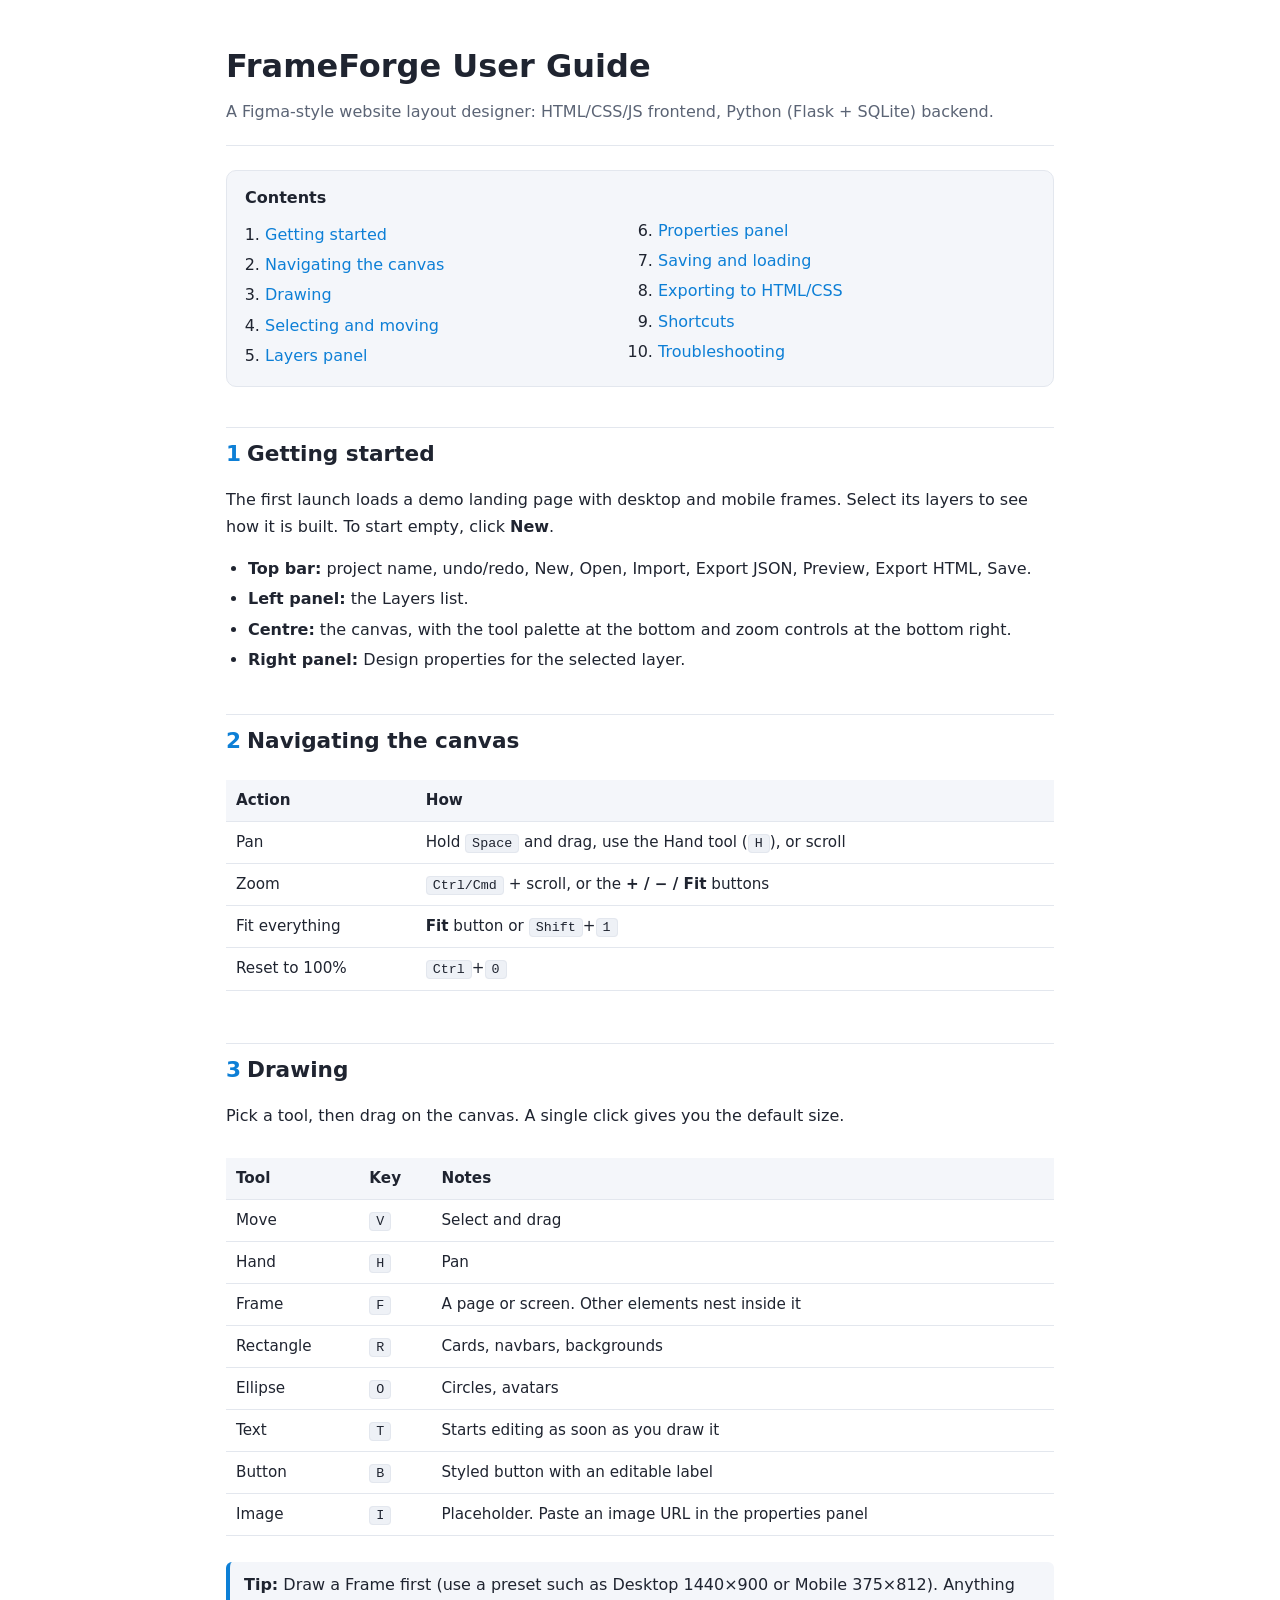
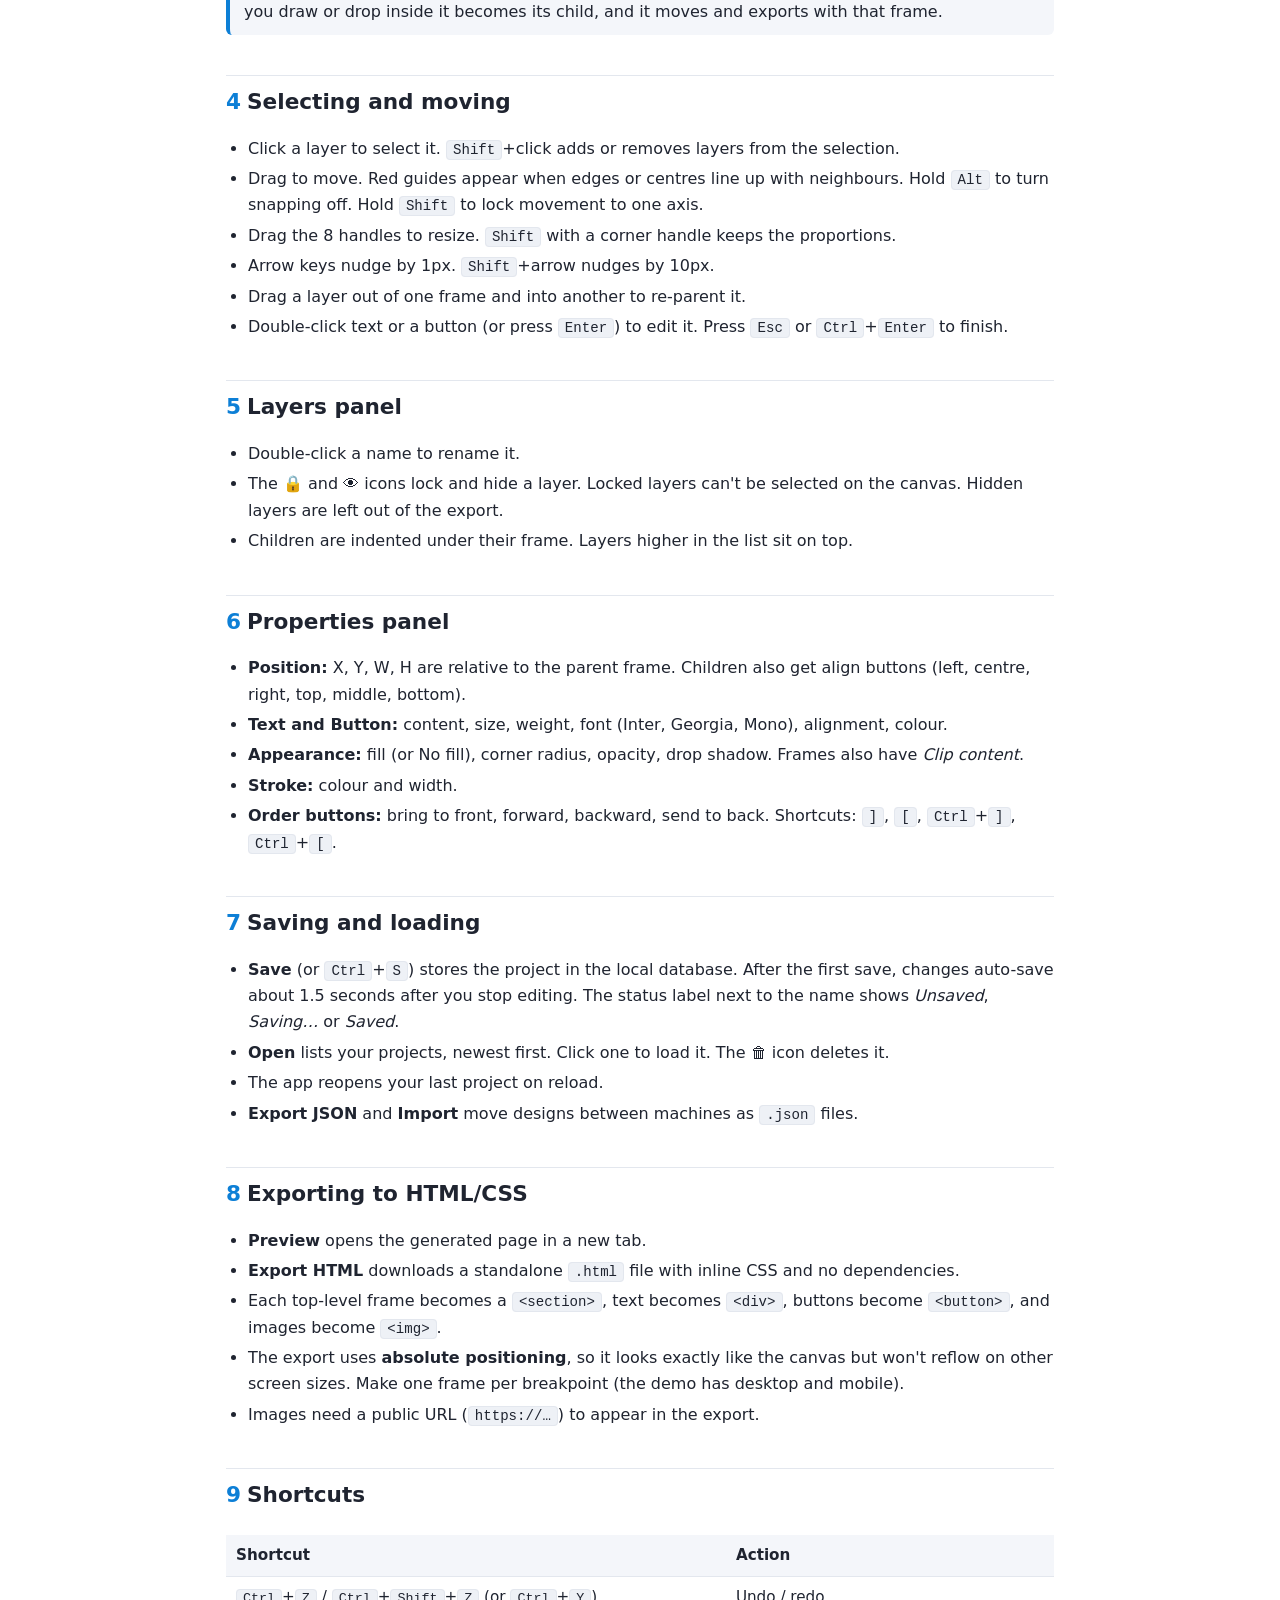
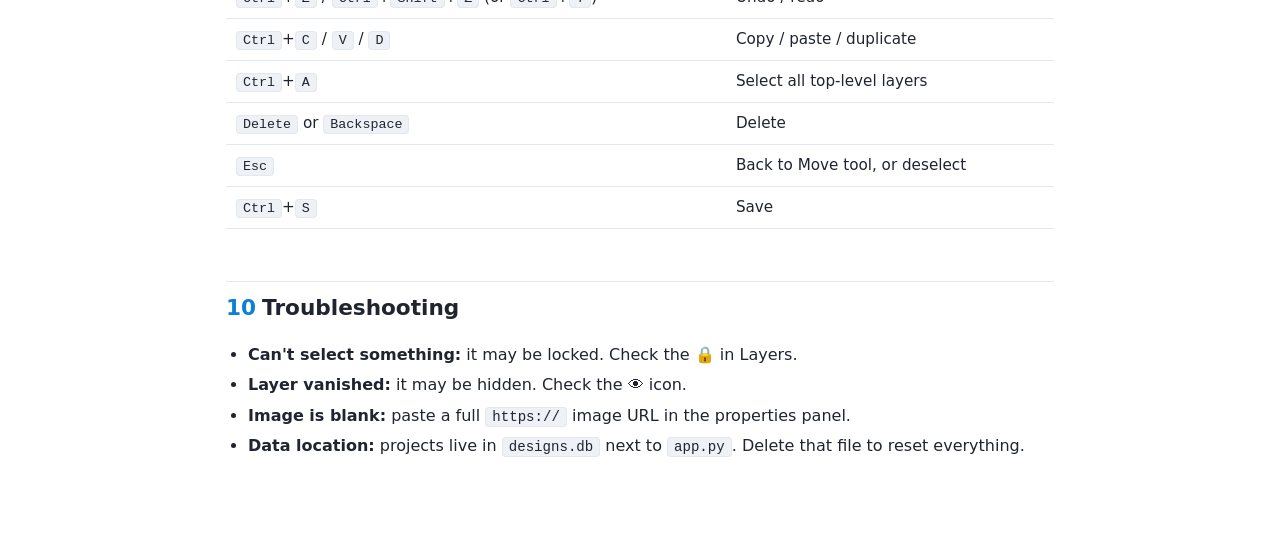
==== static/user_guide.html @ a44d334e "first commit" ====
<!DOCTYPE html>
<html lang="en">
<head>
<meta charset="utf-8">
<meta name="viewport" content="width=device-width, initial-scale=1">
<title>FrameForge User Guide</title>
<style>
  :root { --bg:#ffffff; --text:#1f2430; --muted:#5b6475; --accent:#0d7fd6; --line:#e3e7ee; --soft:#f4f6fa; --code:#eef1f6; }
  @media (prefers-color-scheme: dark) {
    :root { --bg:#17191f; --text:#e6e8ee; --muted:#9aa3b5; --accent:#4db3ff; --line:#2c303a; --soft:#1f222a; --code:#262a34; }
  }
  * { box-sizing: border-box; }
  body { margin:0; background:var(--bg); color:var(--text); font:16px/1.65 system-ui,-apple-system,'Segoe UI',Inter,sans-serif; }
  .wrap { max-width:860px; margin:0 auto; padding:40px 16px 80px; }
  header { border-bottom:1px solid var(--line); padding-bottom:20px; margin-bottom:24px; }
  h1 { margin:0 0 6px; font-size:2rem; }
  header p { margin:0; color:var(--muted); }
  nav { background:var(--soft); border:1px solid var(--line); border-radius:10px; padding:14px 18px; margin-bottom:32px; }
  nav strong { display:block; margin-bottom:6px; }
  nav ol { margin:0; padding-left:20px; columns:2; }
  nav a { color:var(--accent); text-decoration:none; }
  nav a:hover { text-decoration:underline; }
  h2 { margin:40px 0 10px; font-size:1.35rem; padding-top:8px; border-top:1px solid var(--line); }
  h2 .n { color:var(--accent); margin-right:6px; }
  ul { padding-left:22px; } li { margin:4px 0; }
  table { width:100%; border-collapse:collapse; margin:12px 0; font-size:.95rem; }
  th, td { text-align:left; padding:8px 10px; border-bottom:1px solid var(--line); vertical-align:top; }
  th { background:var(--soft); font-weight:600; }
  kbd, code { background:var(--code); border:1px solid var(--line); border-radius:4px; padding:1px 6px; font:.88em ui-monospace,Menlo,Consolas,monospace; }
  pre { background:var(--code); border:1px solid var(--line); border-radius:8px; padding:12px 14px; overflow-x:auto; }
  pre code { border:none; padding:0; background:none; }
  .tip { background:var(--soft); border-left:4px solid var(--accent); border-radius:6px; padding:10px 14px; margin:14px 0; }
  .tblwrap { overflow-x:auto; }
  @media (max-width:600px) { nav ol { columns:1; } h1 { font-size:1.6rem; } }
  @media print { nav { display:none; } .wrap { padding:0; } }
</style>
</head>
<body>
<div class="wrap">
<header>
  <h1>FrameForge User Guide</h1>
  <p>A Figma-style website layout designer: HTML/CSS/JS frontend, Python (Flask + SQLite) backend.</p>
</header>

<nav>
  <strong>Contents</strong>
  <ol>
    <li><a href="#start">Getting started</a></li>
    <li><a href="#canvas">Navigating the canvas</a></li>
    <li><a href="#draw">Drawing</a></li>
    <li><a href="#select">Selecting and moving</a></li>
    <li><a href="#layers">Layers panel</a></li>
    <li><a href="#props">Properties panel</a></li>
    <li><a href="#save">Saving and loading</a></li>
    <li><a href="#export">Exporting to HTML/CSS</a></li>
    <li><a href="#keys">Shortcuts</a></li>
    <li><a href="#trouble">Troubleshooting</a></li>
  </ol>
</nav>

<h2 id="start"><span class="n">1</span>Getting started</h2>
<p>The first launch loads a demo landing page with desktop and mobile frames. Select its layers to see how it is built. To start empty, click <strong>New</strong>.</p>
<ul>
  <li><strong>Top bar:</strong> project name, undo/redo, New, Open, Import, Export JSON, Preview, Export HTML, Save.</li>
  <li><strong>Left panel:</strong> the Layers list.</li>
  <li><strong>Centre:</strong> the canvas, with the tool palette at the bottom and zoom controls at the bottom right.</li>
  <li><strong>Right panel:</strong> Design properties for the selected layer.</li>
</ul>

<h2 id="canvas"><span class="n">2</span>Navigating the canvas</h2>
<div class="tblwrap"><table>
  <tr><th>Action</th><th>How</th></tr>
  <tr><td>Pan</td><td>Hold <kbd>Space</kbd> and drag, use the Hand tool (<kbd>H</kbd>), or scroll</td></tr>
  <tr><td>Zoom</td><td><kbd>Ctrl/Cmd</kbd> + scroll, or the <strong>+ / − / Fit</strong> buttons</td></tr>
  <tr><td>Fit everything</td><td><strong>Fit</strong> button or <kbd>Shift</kbd>+<kbd>1</kbd></td></tr>
  <tr><td>Reset to 100%</td><td><kbd>Ctrl</kbd>+<kbd>0</kbd></td></tr>
</table></div>

<h2 id="draw"><span class="n">3</span>Drawing</h2>
<p>Pick a tool, then drag on the canvas. A single click gives you the default size.</p>
<div class="tblwrap"><table>
  <tr><th>Tool</th><th>Key</th><th>Notes</th></tr>
  <tr><td>Move</td><td><kbd>V</kbd></td><td>Select and drag</td></tr>
  <tr><td>Hand</td><td><kbd>H</kbd></td><td>Pan</td></tr>
  <tr><td>Frame</td><td><kbd>F</kbd></td><td>A page or screen. Other elements nest inside it</td></tr>
  <tr><td>Rectangle</td><td><kbd>R</kbd></td><td>Cards, navbars, backgrounds</td></tr>
  <tr><td>Ellipse</td><td><kbd>O</kbd></td><td>Circles, avatars</td></tr>
  <tr><td>Text</td><td><kbd>T</kbd></td><td>Starts editing as soon as you draw it</td></tr>
  <tr><td>Button</td><td><kbd>B</kbd></td><td>Styled button with an editable label</td></tr>
  <tr><td>Image</td><td><kbd>I</kbd></td><td>Placeholder. Paste an image URL in the properties panel</td></tr>
</table></div>
<div class="tip"><strong>Tip:</strong> Draw a Frame first (use a preset such as Desktop 1440×900 or Mobile 375×812). Anything you draw or drop inside it becomes its child, and it moves and exports with that frame.</div>

<h2 id="select"><span class="n">4</span>Selecting and moving</h2>
<ul>
  <li>Click a layer to select it. <kbd>Shift</kbd>+click adds or removes layers from the selection.</li>
  <li>Drag to move. Red guides appear when edges or centres line up with neighbours. Hold <kbd>Alt</kbd> to turn snapping off. Hold <kbd>Shift</kbd> to lock movement to one axis.</li>
  <li>Drag the 8 handles to resize. <kbd>Shift</kbd> with a corner handle keeps the proportions.</li>
  <li>Arrow keys nudge by 1px. <kbd>Shift</kbd>+arrow nudges by 10px.</li>
  <li>Drag a layer out of one frame and into another to re-parent it.</li>
  <li>Double-click text or a button (or press <kbd>Enter</kbd>) to edit it. Press <kbd>Esc</kbd> or <kbd>Ctrl</kbd>+<kbd>Enter</kbd> to finish.</li>
</ul>

<h2 id="layers"><span class="n">5</span>Layers panel</h2>
<ul>
  <li>Double-click a name to rename it.</li>
  <li>The 🔒 and 👁 icons lock and hide a layer. Locked layers can't be selected on the canvas. Hidden layers are left out of the export.</li>
  <li>Children are indented under their frame. Layers higher in the list sit on top.</li>
</ul>

<h2 id="props"><span class="n">6</span>Properties panel</h2>
<ul>
  <li><strong>Position:</strong> X, Y, W, H are relative to the parent frame. Children also get align buttons (left, centre, right, top, middle, bottom).</li>
  <li><strong>Text and Button:</strong> content, size, weight, font (Inter, Georgia, Mono), alignment, colour.</li>
  <li><strong>Appearance:</strong> fill (or No fill), corner radius, opacity, drop shadow. Frames also have <em>Clip content</em>.</li>
  <li><strong>Stroke:</strong> colour and width.</li>
  <li><strong>Order buttons:</strong> bring to front, forward, backward, send to back. Shortcuts: <kbd>]</kbd>, <kbd>[</kbd>, <kbd>Ctrl</kbd>+<kbd>]</kbd>, <kbd>Ctrl</kbd>+<kbd>[</kbd>.</li>
</ul>

<h2 id="save"><span class="n">7</span>Saving and loading</h2>
<ul>
  <li><strong>Save</strong> (or <kbd>Ctrl</kbd>+<kbd>S</kbd>) stores the project in the local database. After the first save, changes auto-save about 1.5 seconds after you stop editing. The status label next to the name shows <em>Unsaved</em>, <em>Saving…</em> or <em>Saved</em>.</li>
  <li><strong>Open</strong> lists your projects, newest first. Click one to load it. The 🗑 icon deletes it.</li>
  <li>The app reopens your last project on reload.</li>
  <li><strong>Export JSON</strong> and <strong>Import</strong> move designs between machines as <code>.json</code> files.</li>
</ul>

<h2 id="export"><span class="n">8</span>Exporting to HTML/CSS</h2>
<ul>
  <li><strong>Preview</strong> opens the generated page in a new tab.</li>
  <li><strong>Export HTML</strong> downloads a standalone <code>.html</code> file with inline CSS and no dependencies.</li>
  <li>Each top-level frame becomes a <code>&lt;section&gt;</code>, text becomes <code>&lt;div&gt;</code>, buttons become <code>&lt;button&gt;</code>, and images become <code>&lt;img&gt;</code>.</li>
  <li>The export uses <strong>absolute positioning</strong>, so it looks exactly like the canvas but won't reflow on other screen sizes. Make one frame per breakpoint (the demo has desktop and mobile).</li>
  <li>Images need a public URL (<code>https://…</code>) to appear in the export.</li>
</ul>

<h2 id="keys"><span class="n">9</span>Shortcuts</h2>
<div class="tblwrap"><table>
  <tr><th>Shortcut</th><th>Action</th></tr>
  <tr><td><kbd>Ctrl</kbd>+<kbd>Z</kbd> / <kbd>Ctrl</kbd>+<kbd>Shift</kbd>+<kbd>Z</kbd> (or <kbd>Ctrl</kbd>+<kbd>Y</kbd>)</td><td>Undo / redo</td></tr>
  <tr><td><kbd>Ctrl</kbd>+<kbd>C</kbd> / <kbd>V</kbd> / <kbd>D</kbd></td><td>Copy / paste / duplicate</td></tr>
  <tr><td><kbd>Ctrl</kbd>+<kbd>A</kbd></td><td>Select all top-level layers</td></tr>
  <tr><td><kbd>Delete</kbd> or <kbd>Backspace</kbd></td><td>Delete</td></tr>
  <tr><td><kbd>Esc</kbd></td><td>Back to Move tool, or deselect</td></tr>
  <tr><td><kbd>Ctrl</kbd>+<kbd>S</kbd></td><td>Save</td></tr>
</table></div>

<h2 id="trouble"><span class="n">10</span>Troubleshooting</h2>
<ul>
  <li><strong>Can't select something:</strong> it may be locked. Check the 🔒 in Layers.</li>
  <li><strong>Layer vanished:</strong> it may be hidden. Check the 👁 icon.</li>
  <li><strong>Image is blank:</strong> paste a full <code>https://</code> image URL in the properties panel.</li>
  <li><strong>Data location:</strong> projects live in <code>designs.db</code> next to <code>app.py</code>. Delete that file to reset everything.</li>
</ul>
</div>
</body>
</html>
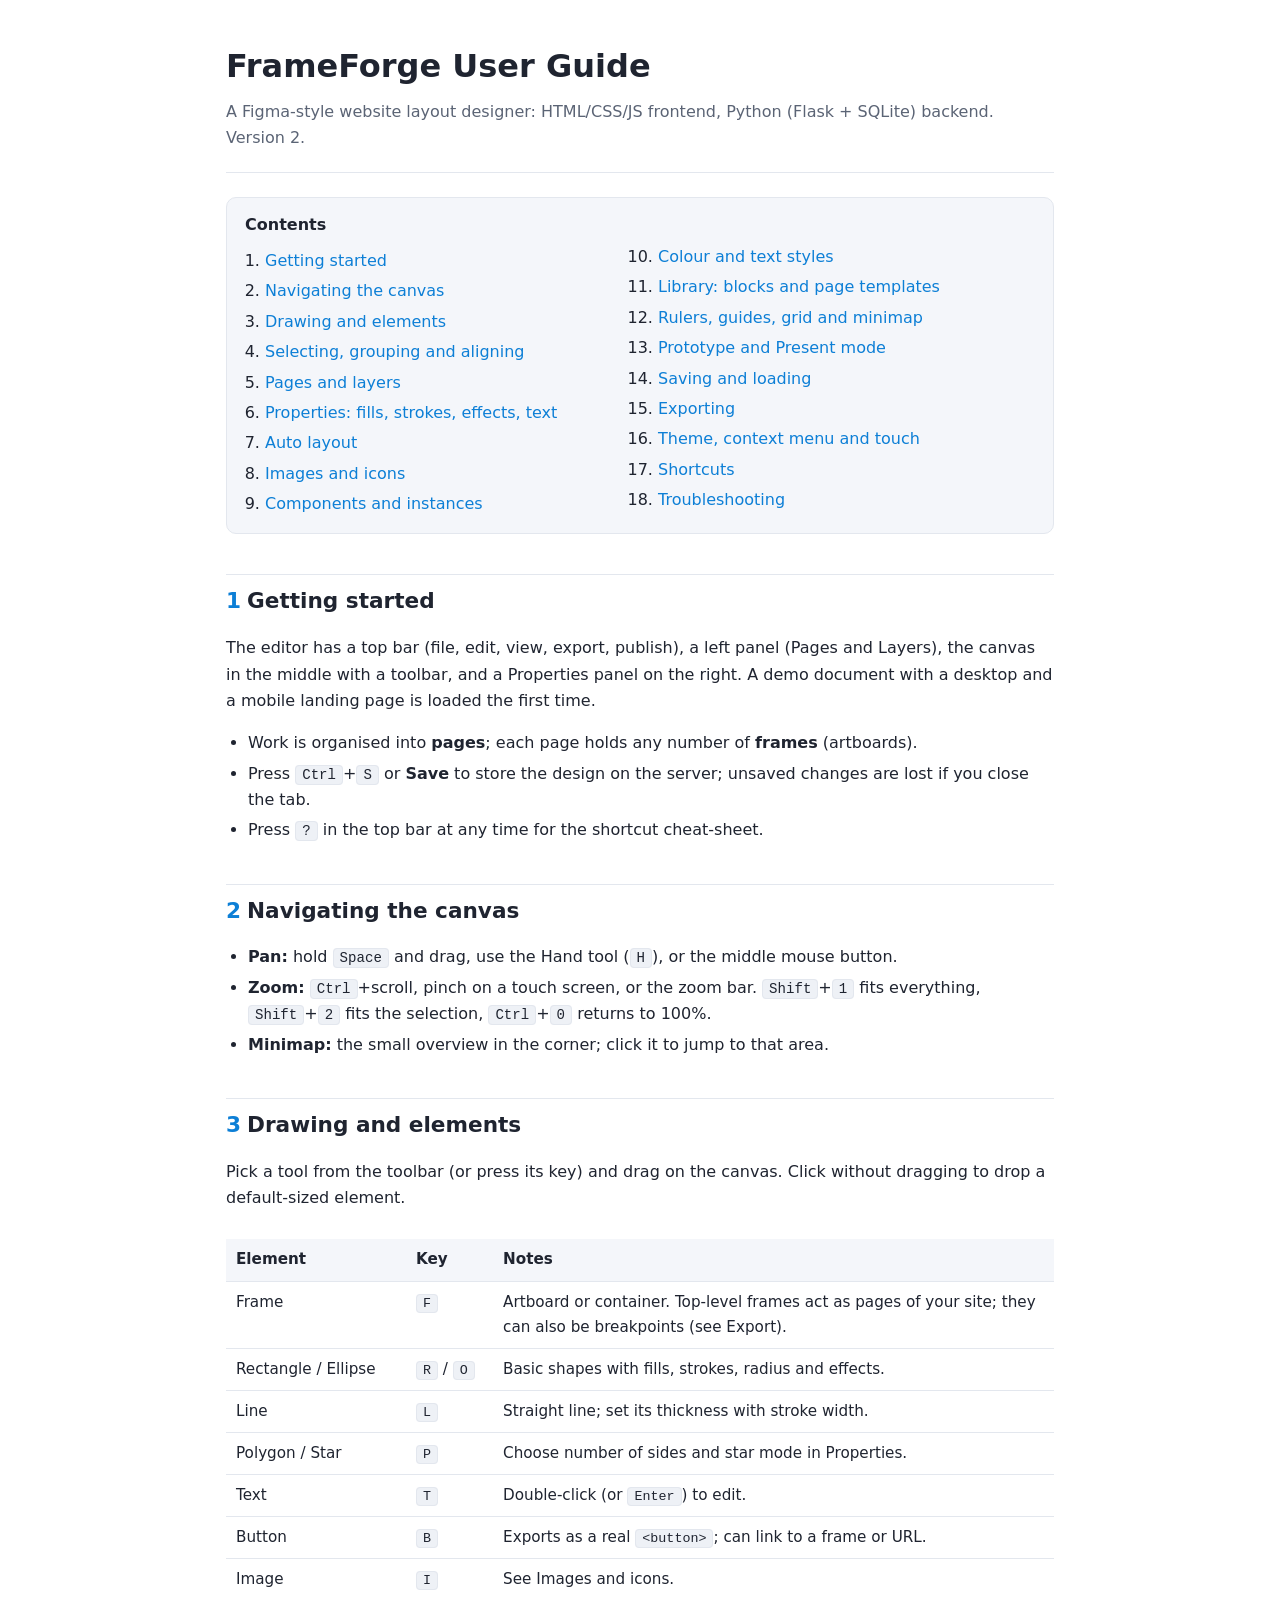
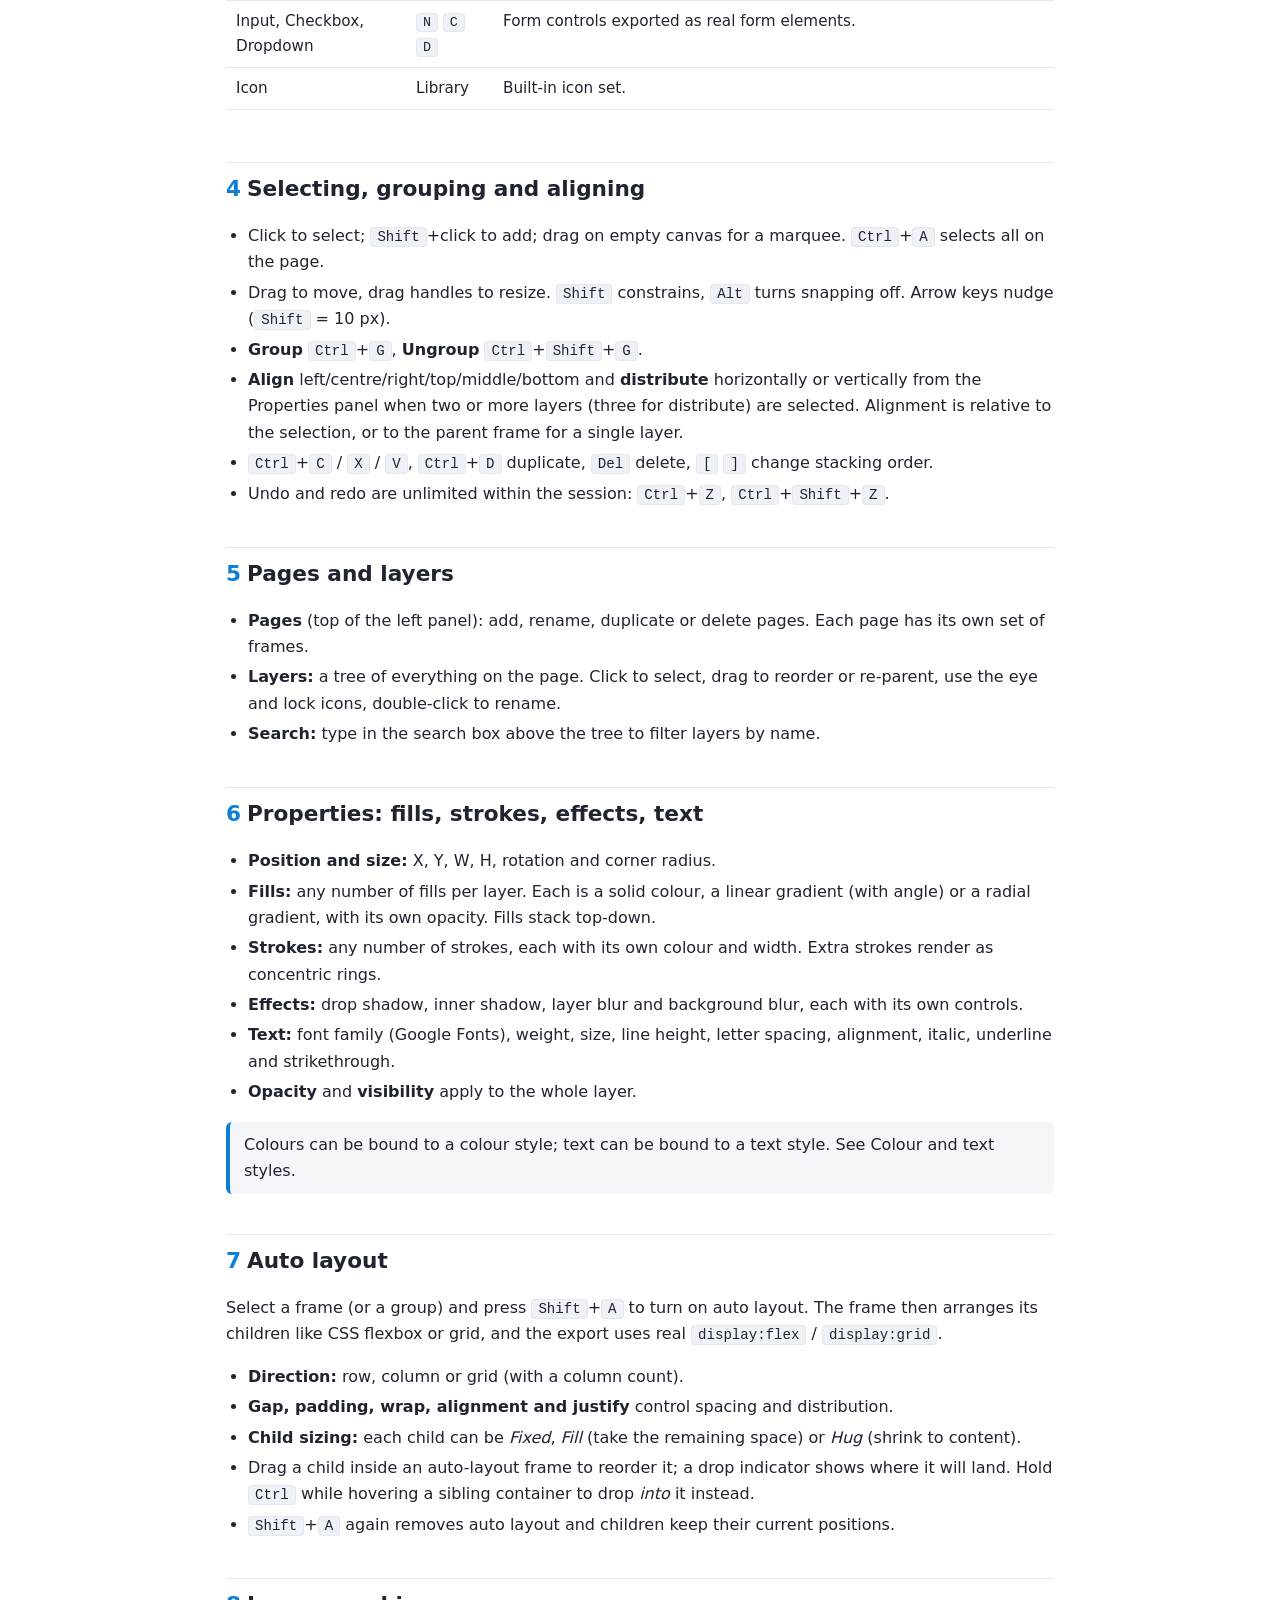
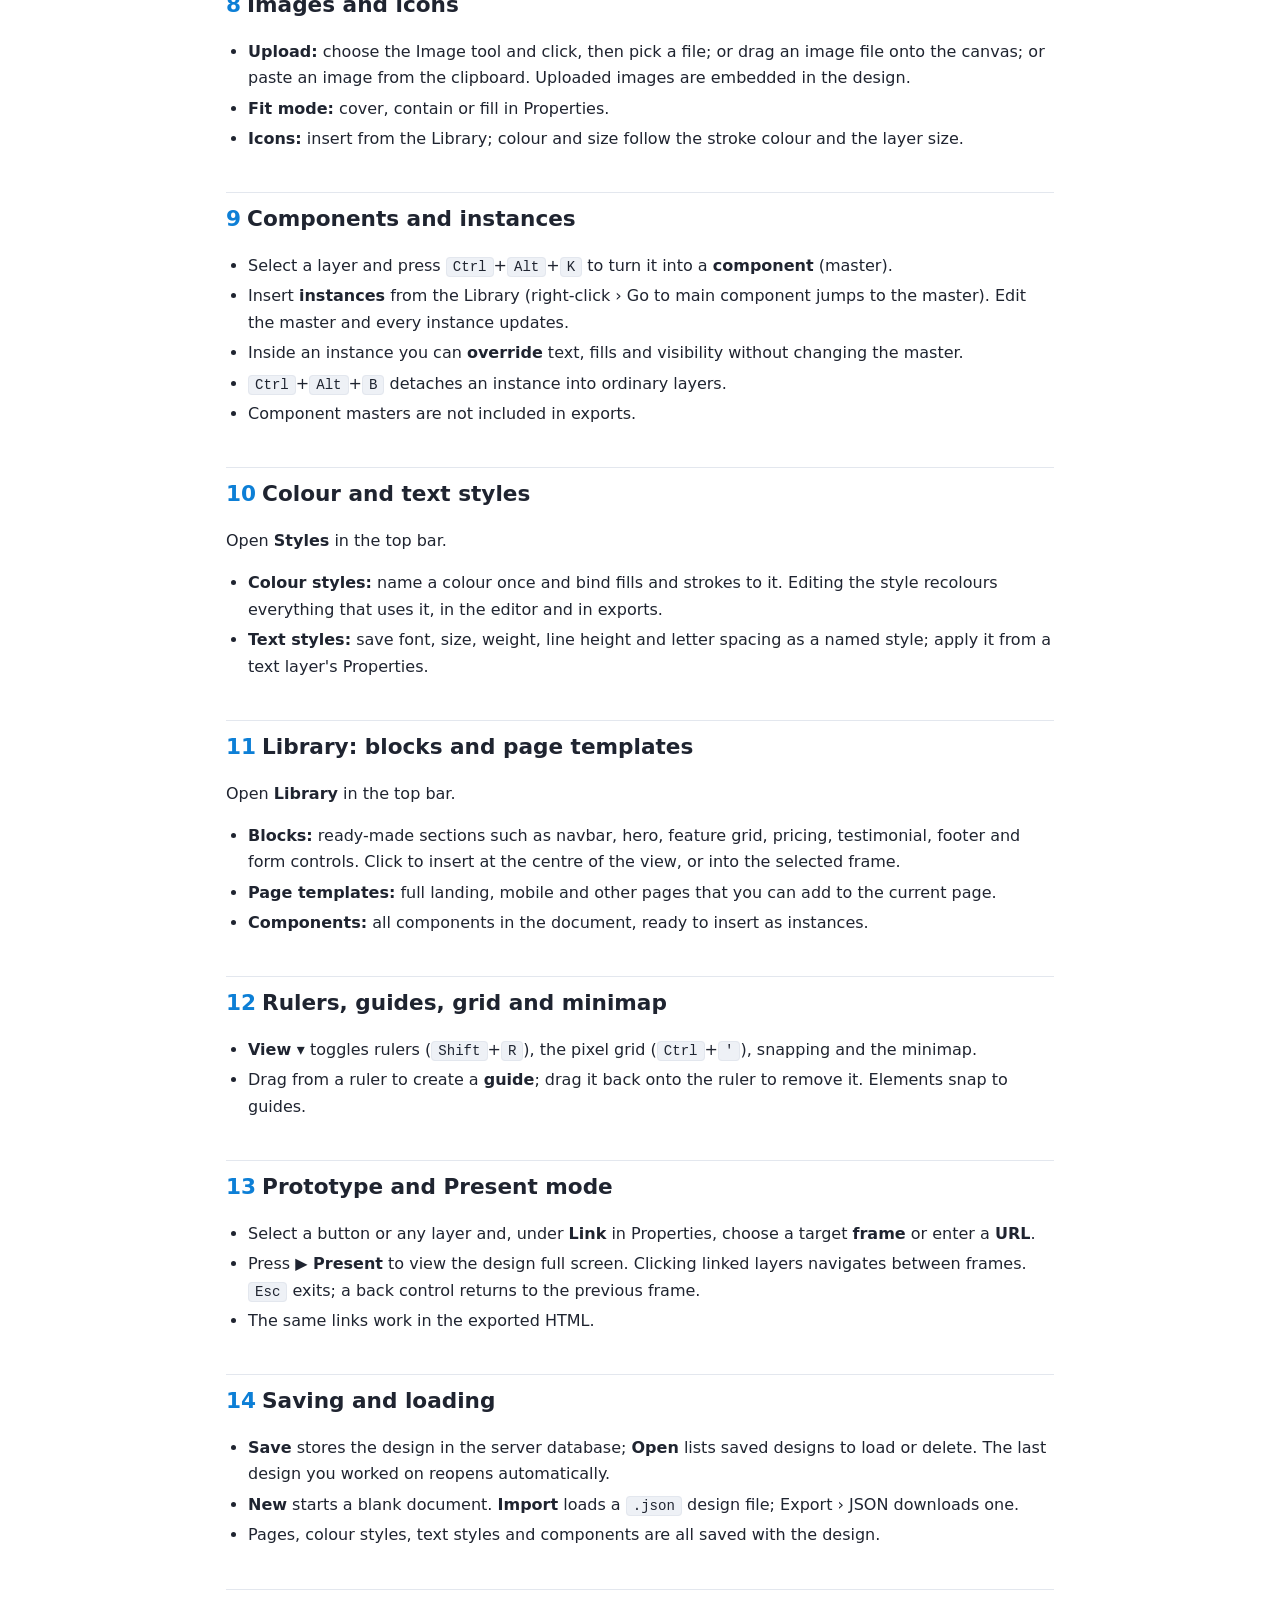
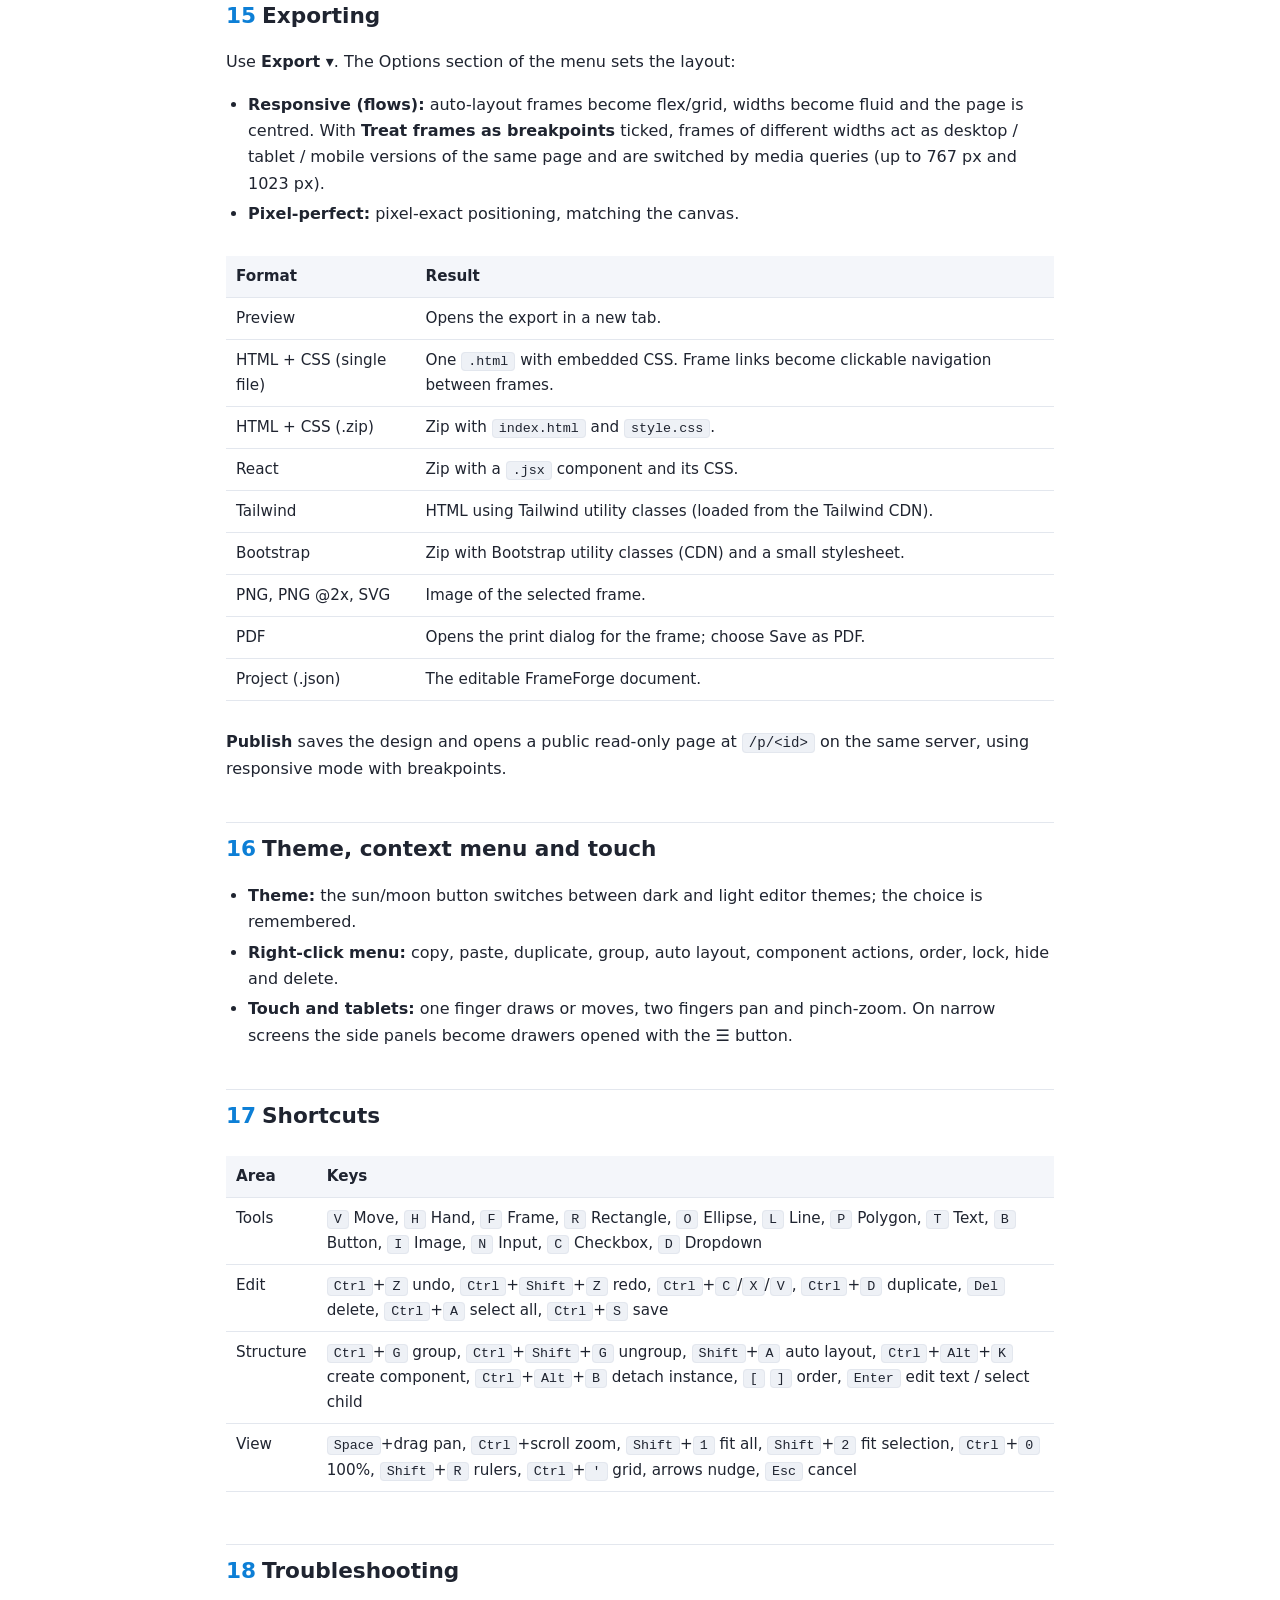
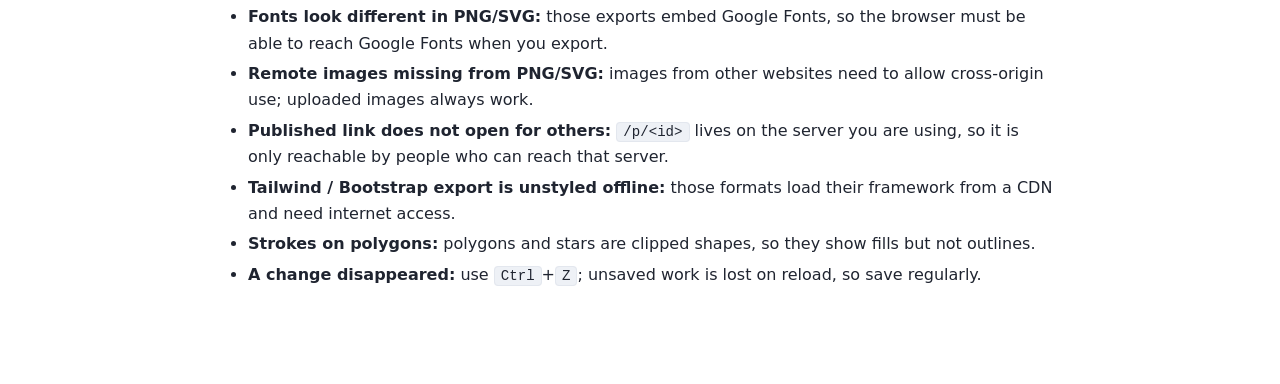
==== commit 9be70e9d: "feat: implement DOM rendering and viewport management in render.js - Added functionality for renderi" ====
--- a/static/user_guide.html
+++ b/static/user_guide.html
@@ -33,13 +33,14 @@
   .tblwrap { overflow-x:auto; }
   @media (max-width:600px) { nav ol { columns:1; } h1 { font-size:1.6rem; } }
   @media print { nav { display:none; } .wrap { padding:0; } }
+  .manual-top{display:none}
 </style>
 </head>
 <body>
 <div class="wrap">
 <header>
   <h1>FrameForge User Guide</h1>
-  <p>A Figma-style website layout designer: HTML/CSS/JS frontend, Python (Flask + SQLite) backend.</p>
+  <p>A Figma-style website layout designer: HTML/CSS/JS frontend, Python (Flask + SQLite) backend. Version 2.</p>
 </header>
 
 <nav>
@@ -47,110 +48,188 @@
   <ol>
     <li><a href="#start">Getting started</a></li>
     <li><a href="#canvas">Navigating the canvas</a></li>
-    <li><a href="#draw">Drawing</a></li>
-    <li><a href="#select">Selecting and moving</a></li>
-    <li><a href="#layers">Layers panel</a></li>
-    <li><a href="#props">Properties panel</a></li>
+    <li><a href="#draw">Drawing and elements</a></li>
+    <li><a href="#select">Selecting, grouping and aligning</a></li>
+    <li><a href="#layers">Pages and layers</a></li>
+    <li><a href="#props">Properties: fills, strokes, effects, text</a></li>
+    <li><a href="#auto">Auto layout</a></li>
+    <li><a href="#images">Images and icons</a></li>
+    <li><a href="#comp">Components and instances</a></li>
+    <li><a href="#styles">Colour and text styles</a></li>
+    <li><a href="#lib">Library: blocks and page templates</a></li>
+    <li><a href="#guides">Rulers, guides, grid and minimap</a></li>
+    <li><a href="#proto">Prototype and Present mode</a></li>
     <li><a href="#save">Saving and loading</a></li>
-    <li><a href="#export">Exporting to HTML/CSS</a></li>
+    <li><a href="#export">Exporting</a></li>
+    <li><a href="#ui">Theme, context menu and touch</a></li>
     <li><a href="#keys">Shortcuts</a></li>
     <li><a href="#trouble">Troubleshooting</a></li>
   </ol>
 </nav>
 
 <h2 id="start"><span class="n">1</span>Getting started</h2>
-<p>The first launch loads a demo landing page with desktop and mobile frames. Select its layers to see how it is built. To start empty, click <strong>New</strong>.</p>
-<ul>
-  <li><strong>Top bar:</strong> project name, undo/redo, New, Open, Import, Export JSON, Preview, Export HTML, Save.</li>
-  <li><strong>Left panel:</strong> the Layers list.</li>
-  <li><strong>Centre:</strong> the canvas, with the tool palette at the bottom and zoom controls at the bottom right.</li>
-  <li><strong>Right panel:</strong> Design properties for the selected layer.</li>
+<p>The editor has a top bar (file, edit, view, export, publish), a left panel (Pages and Layers), the canvas in the middle with a toolbar, and a Properties panel on the right. A demo document with a desktop and a mobile landing page is loaded the first time.</p>
+<ul>
+  <li>Work is organised into <strong>pages</strong>; each page holds any number of <strong>frames</strong> (artboards).</li>
+  <li>Press <kbd>Ctrl</kbd>+<kbd>S</kbd> or <strong>Save</strong> to store the design on the server; unsaved changes are lost if you close the tab.</li>
+  <li>Press <kbd>?</kbd> in the top bar at any time for the shortcut cheat-sheet.</li>
 </ul>
 
 <h2 id="canvas"><span class="n">2</span>Navigating the canvas</h2>
+<ul>
+  <li><strong>Pan:</strong> hold <kbd>Space</kbd> and drag, use the Hand tool (<kbd>H</kbd>), or the middle mouse button.</li>
+  <li><strong>Zoom:</strong> <kbd>Ctrl</kbd>+scroll, pinch on a touch screen, or the zoom bar. <kbd>Shift</kbd>+<kbd>1</kbd> fits everything, <kbd>Shift</kbd>+<kbd>2</kbd> fits the selection, <kbd>Ctrl</kbd>+<kbd>0</kbd> returns to 100%.</li>
+  <li><strong>Minimap:</strong> the small overview in the corner; click it to jump to that area.</li>
+</ul>
+
+<h2 id="draw"><span class="n">3</span>Drawing and elements</h2>
+<p>Pick a tool from the toolbar (or press its key) and drag on the canvas. Click without dragging to drop a default-sized element.</p>
 <div class="tblwrap"><table>
-  <tr><th>Action</th><th>How</th></tr>
-  <tr><td>Pan</td><td>Hold <kbd>Space</kbd> and drag, use the Hand tool (<kbd>H</kbd>), or scroll</td></tr>
-  <tr><td>Zoom</td><td><kbd>Ctrl/Cmd</kbd> + scroll, or the <strong>+ / − / Fit</strong> buttons</td></tr>
-  <tr><td>Fit everything</td><td><strong>Fit</strong> button or <kbd>Shift</kbd>+<kbd>1</kbd></td></tr>
-  <tr><td>Reset to 100%</td><td><kbd>Ctrl</kbd>+<kbd>0</kbd></td></tr>
+<tr><th>Element</th><th>Key</th><th>Notes</th></tr>
+<tr><td>Frame</td><td><kbd>F</kbd></td><td>Artboard or container. Top-level frames act as pages of your site; they can also be breakpoints (see Export).</td></tr>
+<tr><td>Rectangle / Ellipse</td><td><kbd>R</kbd> / <kbd>O</kbd></td><td>Basic shapes with fills, strokes, radius and effects.</td></tr>
+<tr><td>Line</td><td><kbd>L</kbd></td><td>Straight line; set its thickness with stroke width.</td></tr>
+<tr><td>Polygon / Star</td><td><kbd>P</kbd></td><td>Choose number of sides and star mode in Properties.</td></tr>
+<tr><td>Text</td><td><kbd>T</kbd></td><td>Double-click (or <kbd>Enter</kbd>) to edit.</td></tr>
+<tr><td>Button</td><td><kbd>B</kbd></td><td>Exports as a real <code>&lt;button&gt;</code>; can link to a frame or URL.</td></tr>
+<tr><td>Image</td><td><kbd>I</kbd></td><td>See Images and icons.</td></tr>
+<tr><td>Input, Checkbox, Dropdown</td><td><kbd>N</kbd> <kbd>C</kbd> <kbd>D</kbd></td><td>Form controls exported as real form elements.</td></tr>
+<tr><td>Icon</td><td>Library</td><td>Built-in icon set.</td></tr>
 </table></div>
 
-<h2 id="draw"><span class="n">3</span>Drawing</h2>
-<p>Pick a tool, then drag on the canvas. A single click gives you the default size.</p>
+<h2 id="select"><span class="n">4</span>Selecting, grouping and aligning</h2>
+<ul>
+  <li>Click to select; <kbd>Shift</kbd>+click to add; drag on empty canvas for a marquee. <kbd>Ctrl</kbd>+<kbd>A</kbd> selects all on the page.</li>
+  <li>Drag to move, drag handles to resize. <kbd>Shift</kbd> constrains, <kbd>Alt</kbd> turns snapping off. Arrow keys nudge (<kbd>Shift</kbd> = 10 px).</li>
+  <li><strong>Group</strong> <kbd>Ctrl</kbd>+<kbd>G</kbd>, <strong>Ungroup</strong> <kbd>Ctrl</kbd>+<kbd>Shift</kbd>+<kbd>G</kbd>.</li>
+  <li><strong>Align</strong> left/centre/right/top/middle/bottom and <strong>distribute</strong> horizontally or vertically from the Properties panel when two or more layers (three for distribute) are selected. Alignment is relative to the selection, or to the parent frame for a single layer.</li>
+  <li><kbd>Ctrl</kbd>+<kbd>C</kbd> / <kbd>X</kbd> / <kbd>V</kbd>, <kbd>Ctrl</kbd>+<kbd>D</kbd> duplicate, <kbd>Del</kbd> delete, <kbd>[</kbd> <kbd>]</kbd> change stacking order.</li>
+  <li>Undo and redo are unlimited within the session: <kbd>Ctrl</kbd>+<kbd>Z</kbd>, <kbd>Ctrl</kbd>+<kbd>Shift</kbd>+<kbd>Z</kbd>.</li>
+</ul>
+
+<h2 id="layers"><span class="n">5</span>Pages and layers</h2>
+<ul>
+  <li><strong>Pages</strong> (top of the left panel): add, rename, duplicate or delete pages. Each page has its own set of frames.</li>
+  <li><strong>Layers:</strong> a tree of everything on the page. Click to select, drag to reorder or re-parent, use the eye and lock icons, double-click to rename.</li>
+  <li><strong>Search:</strong> type in the search box above the tree to filter layers by name.</li>
+</ul>
+
+<h2 id="props"><span class="n">6</span>Properties: fills, strokes, effects, text</h2>
+<ul>
+  <li><strong>Position and size:</strong> X, Y, W, H, rotation and corner radius.</li>
+  <li><strong>Fills:</strong> any number of fills per layer. Each is a solid colour, a linear gradient (with angle) or a radial gradient, with its own opacity. Fills stack top-down.</li>
+  <li><strong>Strokes:</strong> any number of strokes, each with its own colour and width. Extra strokes render as concentric rings.</li>
+  <li><strong>Effects:</strong> drop shadow, inner shadow, layer blur and background blur, each with its own controls.</li>
+  <li><strong>Text:</strong> font family (Google Fonts), weight, size, line height, letter spacing, alignment, italic, underline and strikethrough.</li>
+  <li><strong>Opacity</strong> and <strong>visibility</strong> apply to the whole layer.</li>
+</ul>
+<div class="tip">Colours can be bound to a colour style; text can be bound to a text style. See Colour and text styles.</div>
+
+<h2 id="auto"><span class="n">7</span>Auto layout</h2>
+<p>Select a frame (or a group) and press <kbd>Shift</kbd>+<kbd>A</kbd> to turn on auto layout. The frame then arranges its children like CSS flexbox or grid, and the export uses real <code>display:flex</code> / <code>display:grid</code>.</p>
+<ul>
+  <li><strong>Direction:</strong> row, column or grid (with a column count).</li>
+  <li><strong>Gap, padding, wrap, alignment and justify</strong> control spacing and distribution.</li>
+  <li><strong>Child sizing:</strong> each child can be <em>Fixed</em>, <em>Fill</em> (take the remaining space) or <em>Hug</em> (shrink to content).</li>
+  <li>Drag a child inside an auto-layout frame to reorder it; a drop indicator shows where it will land. Hold <kbd>Ctrl</kbd> while hovering a sibling container to drop <em>into</em> it instead.</li>
+  <li><kbd>Shift</kbd>+<kbd>A</kbd> again removes auto layout and children keep their current positions.</li>
+</ul>
+
+<h2 id="images"><span class="n">8</span>Images and icons</h2>
+<ul>
+  <li><strong>Upload:</strong> choose the Image tool and click, then pick a file; or drag an image file onto the canvas; or paste an image from the clipboard. Uploaded images are embedded in the design.</li>
+  <li><strong>Fit mode:</strong> cover, contain or fill in Properties.</li>
+  <li><strong>Icons:</strong> insert from the Library; colour and size follow the stroke colour and the layer size.</li>
+</ul>
+
+<h2 id="comp"><span class="n">9</span>Components and instances</h2>
+<ul>
+  <li>Select a layer and press <kbd>Ctrl</kbd>+<kbd>Alt</kbd>+<kbd>K</kbd> to turn it into a <strong>component</strong> (master).</li>
+  <li>Insert <strong>instances</strong> from the Library (right-click &rsaquo; Go to main component jumps to the master). Edit the master and every instance updates.</li>
+  <li>Inside an instance you can <strong>override</strong> text, fills and visibility without changing the master.</li>
+  <li><kbd>Ctrl</kbd>+<kbd>Alt</kbd>+<kbd>B</kbd> detaches an instance into ordinary layers.</li>
+  <li>Component masters are not included in exports.</li>
+</ul>
+
+<h2 id="styles"><span class="n">10</span>Colour and text styles</h2>
+<p>Open <strong>Styles</strong> in the top bar.</p>
+<ul>
+  <li><strong>Colour styles:</strong> name a colour once and bind fills and strokes to it. Editing the style recolours everything that uses it, in the editor and in exports.</li>
+  <li><strong>Text styles:</strong> save font, size, weight, line height and letter spacing as a named style; apply it from a text layer's Properties.</li>
+</ul>
+
+<h2 id="lib"><span class="n">11</span>Library: blocks and page templates</h2>
+<p>Open <strong>Library</strong> in the top bar.</p>
+<ul>
+  <li><strong>Blocks:</strong> ready-made sections such as navbar, hero, feature grid, pricing, testimonial, footer and form controls. Click to insert at the centre of the view, or into the selected frame.</li>
+  <li><strong>Page templates:</strong> full landing, mobile and other pages that you can add to the current page.</li>
+  <li><strong>Components:</strong> all components in the document, ready to insert as instances.</li>
+</ul>
+
+<h2 id="guides"><span class="n">12</span>Rulers, guides, grid and minimap</h2>
+<ul>
+  <li><strong>View &#9662;</strong> toggles rulers (<kbd>Shift</kbd>+<kbd>R</kbd>), the pixel grid (<kbd>Ctrl</kbd>+<kbd>'</kbd>), snapping and the minimap.</li>
+  <li>Drag from a ruler to create a <strong>guide</strong>; drag it back onto the ruler to remove it. Elements snap to guides.</li>
+</ul>
+
+<h2 id="proto"><span class="n">13</span>Prototype and Present mode</h2>
+<ul>
+  <li>Select a button or any layer and, under <strong>Link</strong> in Properties, choose a target <strong>frame</strong> or enter a <strong>URL</strong>.</li>
+  <li>Press <strong>&#9654; Present</strong> to view the design full screen. Clicking linked layers navigates between frames. <kbd>Esc</kbd> exits; a back control returns to the previous frame.</li>
+  <li>The same links work in the exported HTML.</li>
+</ul>
+
+<h2 id="save"><span class="n">14</span>Saving and loading</h2>
+<ul>
+  <li><strong>Save</strong> stores the design in the server database; <strong>Open</strong> lists saved designs to load or delete. The last design you worked on reopens automatically.</li>
+  <li><strong>New</strong> starts a blank document. <strong>Import</strong> loads a <code>.json</code> design file; Export &rsaquo; JSON downloads one.</li>
+  <li>Pages, colour styles, text styles and components are all saved with the design.</li>
+</ul>
+
+<h2 id="export"><span class="n">15</span>Exporting</h2>
+<p>Use <strong>Export &#9662;</strong>. The Options section of the menu sets the layout:</p>
+<ul>
+  <li><strong>Responsive (flows):</strong> auto-layout frames become flex/grid, widths become fluid and the page is centred. With <strong>Treat frames as breakpoints</strong> ticked, frames of different widths act as desktop / tablet / mobile versions of the same page and are switched by media queries (up to 767 px and 1023 px).</li>
+  <li><strong>Pixel-perfect:</strong> pixel-exact positioning, matching the canvas.</li>
+</ul>
 <div class="tblwrap"><table>
-  <tr><th>Tool</th><th>Key</th><th>Notes</th></tr>
-  <tr><td>Move</td><td><kbd>V</kbd></td><td>Select and drag</td></tr>
-  <tr><td>Hand</td><td><kbd>H</kbd></td><td>Pan</td></tr>
-  <tr><td>Frame</td><td><kbd>F</kbd></td><td>A page or screen. Other elements nest inside it</td></tr>
-  <tr><td>Rectangle</td><td><kbd>R</kbd></td><td>Cards, navbars, backgrounds</td></tr>
-  <tr><td>Ellipse</td><td><kbd>O</kbd></td><td>Circles, avatars</td></tr>
-  <tr><td>Text</td><td><kbd>T</kbd></td><td>Starts editing as soon as you draw it</td></tr>
-  <tr><td>Button</td><td><kbd>B</kbd></td><td>Styled button with an editable label</td></tr>
-  <tr><td>Image</td><td><kbd>I</kbd></td><td>Placeholder. Paste an image URL in the properties panel</td></tr>
+<tr><th>Format</th><th>Result</th></tr>
+<tr><td>Preview</td><td>Opens the export in a new tab.</td></tr>
+<tr><td>HTML + CSS (single file)</td><td>One <code>.html</code> with embedded CSS. Frame links become clickable navigation between frames.</td></tr>
+<tr><td>HTML + CSS (.zip)</td><td>Zip with <code>index.html</code> and <code>style.css</code>.</td></tr>
+<tr><td>React</td><td>Zip with a <code>.jsx</code> component and its CSS.</td></tr>
+<tr><td>Tailwind</td><td>HTML using Tailwind utility classes (loaded from the Tailwind CDN).</td></tr>
+<tr><td>Bootstrap</td><td>Zip with Bootstrap utility classes (CDN) and a small stylesheet.</td></tr>
+<tr><td>PNG, PNG @2x, SVG</td><td>Image of the selected frame.</td></tr>
+<tr><td>PDF</td><td>Opens the print dialog for the frame; choose Save as PDF.</td></tr>
+<tr><td>Project (.json)</td><td>The editable FrameForge document.</td></tr>
 </table></div>
-<div class="tip"><strong>Tip:</strong> Draw a Frame first (use a preset such as Desktop 1440×900 or Mobile 375×812). Anything you draw or drop inside it becomes its child, and it moves and exports with that frame.</div>
-
-<h2 id="select"><span class="n">4</span>Selecting and moving</h2>
-<ul>
-  <li>Click a layer to select it. <kbd>Shift</kbd>+click adds or removes layers from the selection.</li>
-  <li>Drag to move. Red guides appear when edges or centres line up with neighbours. Hold <kbd>Alt</kbd> to turn snapping off. Hold <kbd>Shift</kbd> to lock movement to one axis.</li>
-  <li>Drag the 8 handles to resize. <kbd>Shift</kbd> with a corner handle keeps the proportions.</li>
-  <li>Arrow keys nudge by 1px. <kbd>Shift</kbd>+arrow nudges by 10px.</li>
-  <li>Drag a layer out of one frame and into another to re-parent it.</li>
-  <li>Double-click text or a button (or press <kbd>Enter</kbd>) to edit it. Press <kbd>Esc</kbd> or <kbd>Ctrl</kbd>+<kbd>Enter</kbd> to finish.</li>
-</ul>
-
-<h2 id="layers"><span class="n">5</span>Layers panel</h2>
-<ul>
-  <li>Double-click a name to rename it.</li>
-  <li>The 🔒 and 👁 icons lock and hide a layer. Locked layers can't be selected on the canvas. Hidden layers are left out of the export.</li>
-  <li>Children are indented under their frame. Layers higher in the list sit on top.</li>
-</ul>
-
-<h2 id="props"><span class="n">6</span>Properties panel</h2>
-<ul>
-  <li><strong>Position:</strong> X, Y, W, H are relative to the parent frame. Children also get align buttons (left, centre, right, top, middle, bottom).</li>
-  <li><strong>Text and Button:</strong> content, size, weight, font (Inter, Georgia, Mono), alignment, colour.</li>
-  <li><strong>Appearance:</strong> fill (or No fill), corner radius, opacity, drop shadow. Frames also have <em>Clip content</em>.</li>
-  <li><strong>Stroke:</strong> colour and width.</li>
-  <li><strong>Order buttons:</strong> bring to front, forward, backward, send to back. Shortcuts: <kbd>]</kbd>, <kbd>[</kbd>, <kbd>Ctrl</kbd>+<kbd>]</kbd>, <kbd>Ctrl</kbd>+<kbd>[</kbd>.</li>
-</ul>
-
-<h2 id="save"><span class="n">7</span>Saving and loading</h2>
-<ul>
-  <li><strong>Save</strong> (or <kbd>Ctrl</kbd>+<kbd>S</kbd>) stores the project in the local database. After the first save, changes auto-save about 1.5 seconds after you stop editing. The status label next to the name shows <em>Unsaved</em>, <em>Saving…</em> or <em>Saved</em>.</li>
-  <li><strong>Open</strong> lists your projects, newest first. Click one to load it. The 🗑 icon deletes it.</li>
-  <li>The app reopens your last project on reload.</li>
-  <li><strong>Export JSON</strong> and <strong>Import</strong> move designs between machines as <code>.json</code> files.</li>
-</ul>
-
-<h2 id="export"><span class="n">8</span>Exporting to HTML/CSS</h2>
-<ul>
-  <li><strong>Preview</strong> opens the generated page in a new tab.</li>
-  <li><strong>Export HTML</strong> downloads a standalone <code>.html</code> file with inline CSS and no dependencies.</li>
-  <li>Each top-level frame becomes a <code>&lt;section&gt;</code>, text becomes <code>&lt;div&gt;</code>, buttons become <code>&lt;button&gt;</code>, and images become <code>&lt;img&gt;</code>.</li>
-  <li>The export uses <strong>absolute positioning</strong>, so it looks exactly like the canvas but won't reflow on other screen sizes. Make one frame per breakpoint (the demo has desktop and mobile).</li>
-  <li>Images need a public URL (<code>https://…</code>) to appear in the export.</li>
-</ul>
-
-<h2 id="keys"><span class="n">9</span>Shortcuts</h2>
+<p><strong>Publish</strong> saves the design and opens a public read-only page at <code>/p/&lt;id&gt;</code> on the same server, using responsive mode with breakpoints.</p>
+
+<h2 id="ui"><span class="n">16</span>Theme, context menu and touch</h2>
+<ul>
+  <li><strong>Theme:</strong> the sun/moon button switches between dark and light editor themes; the choice is remembered.</li>
+  <li><strong>Right-click menu:</strong> copy, paste, duplicate, group, auto layout, component actions, order, lock, hide and delete.</li>
+  <li><strong>Touch and tablets:</strong> one finger draws or moves, two fingers pan and pinch-zoom. On narrow screens the side panels become drawers opened with the &#9776; button.</li>
+</ul>
+
+<h2 id="keys"><span class="n">17</span>Shortcuts</h2>
 <div class="tblwrap"><table>
-  <tr><th>Shortcut</th><th>Action</th></tr>
-  <tr><td><kbd>Ctrl</kbd>+<kbd>Z</kbd> / <kbd>Ctrl</kbd>+<kbd>Shift</kbd>+<kbd>Z</kbd> (or <kbd>Ctrl</kbd>+<kbd>Y</kbd>)</td><td>Undo / redo</td></tr>
-  <tr><td><kbd>Ctrl</kbd>+<kbd>C</kbd> / <kbd>V</kbd> / <kbd>D</kbd></td><td>Copy / paste / duplicate</td></tr>
-  <tr><td><kbd>Ctrl</kbd>+<kbd>A</kbd></td><td>Select all top-level layers</td></tr>
-  <tr><td><kbd>Delete</kbd> or <kbd>Backspace</kbd></td><td>Delete</td></tr>
-  <tr><td><kbd>Esc</kbd></td><td>Back to Move tool, or deselect</td></tr>
-  <tr><td><kbd>Ctrl</kbd>+<kbd>S</kbd></td><td>Save</td></tr>
+<tr><th>Area</th><th>Keys</th></tr>
+<tr><td>Tools</td><td><kbd>V</kbd> Move, <kbd>H</kbd> Hand, <kbd>F</kbd> Frame, <kbd>R</kbd> Rectangle, <kbd>O</kbd> Ellipse, <kbd>L</kbd> Line, <kbd>P</kbd> Polygon, <kbd>T</kbd> Text, <kbd>B</kbd> Button, <kbd>I</kbd> Image, <kbd>N</kbd> Input, <kbd>C</kbd> Checkbox, <kbd>D</kbd> Dropdown</td></tr>
+<tr><td>Edit</td><td><kbd>Ctrl</kbd>+<kbd>Z</kbd> undo, <kbd>Ctrl</kbd>+<kbd>Shift</kbd>+<kbd>Z</kbd> redo, <kbd>Ctrl</kbd>+<kbd>C</kbd>/<kbd>X</kbd>/<kbd>V</kbd>, <kbd>Ctrl</kbd>+<kbd>D</kbd> duplicate, <kbd>Del</kbd> delete, <kbd>Ctrl</kbd>+<kbd>A</kbd> select all, <kbd>Ctrl</kbd>+<kbd>S</kbd> save</td></tr>
+<tr><td>Structure</td><td><kbd>Ctrl</kbd>+<kbd>G</kbd> group, <kbd>Ctrl</kbd>+<kbd>Shift</kbd>+<kbd>G</kbd> ungroup, <kbd>Shift</kbd>+<kbd>A</kbd> auto layout, <kbd>Ctrl</kbd>+<kbd>Alt</kbd>+<kbd>K</kbd> create component, <kbd>Ctrl</kbd>+<kbd>Alt</kbd>+<kbd>B</kbd> detach instance, <kbd>[</kbd> <kbd>]</kbd> order, <kbd>Enter</kbd> edit text / select child</td></tr>
+<tr><td>View</td><td><kbd>Space</kbd>+drag pan, <kbd>Ctrl</kbd>+scroll zoom, <kbd>Shift</kbd>+<kbd>1</kbd> fit all, <kbd>Shift</kbd>+<kbd>2</kbd> fit selection, <kbd>Ctrl</kbd>+<kbd>0</kbd> 100%, <kbd>Shift</kbd>+<kbd>R</kbd> rulers, <kbd>Ctrl</kbd>+<kbd>'</kbd> grid, arrows nudge, <kbd>Esc</kbd> cancel</td></tr>
 </table></div>
 
-<h2 id="trouble"><span class="n">10</span>Troubleshooting</h2>
-<ul>
-  <li><strong>Can't select something:</strong> it may be locked. Check the 🔒 in Layers.</li>
-  <li><strong>Layer vanished:</strong> it may be hidden. Check the 👁 icon.</li>
-  <li><strong>Image is blank:</strong> paste a full <code>https://</code> image URL in the properties panel.</li>
-  <li><strong>Data location:</strong> projects live in <code>designs.db</code> next to <code>app.py</code>. Delete that file to reset everything.</li>
+<h2 id="trouble"><span class="n">18</span>Troubleshooting</h2>
+<ul>
+  <li><strong>Fonts look different in PNG/SVG:</strong> those exports embed Google Fonts, so the browser must be able to reach Google Fonts when you export.</li>
+  <li><strong>Remote images missing from PNG/SVG:</strong> images from other websites need to allow cross-origin use; uploaded images always work.</li>
+  <li><strong>Published link does not open for others:</strong> <code>/p/&lt;id&gt;</code> lives on the server you are using, so it is only reachable by people who can reach that server.</li>
+  <li><strong>Tailwind / Bootstrap export is unstyled offline:</strong> those formats load their framework from a CDN and need internet access.</li>
+  <li><strong>Strokes on polygons:</strong> polygons and stars are clipped shapes, so they show fills but not outlines.</li>
+  <li><strong>A change disappeared:</strong> use <kbd>Ctrl</kbd>+<kbd>Z</kbd>; unsaved work is lost on reload, so save regularly.</li>
 </ul>
 </div>
 </body>
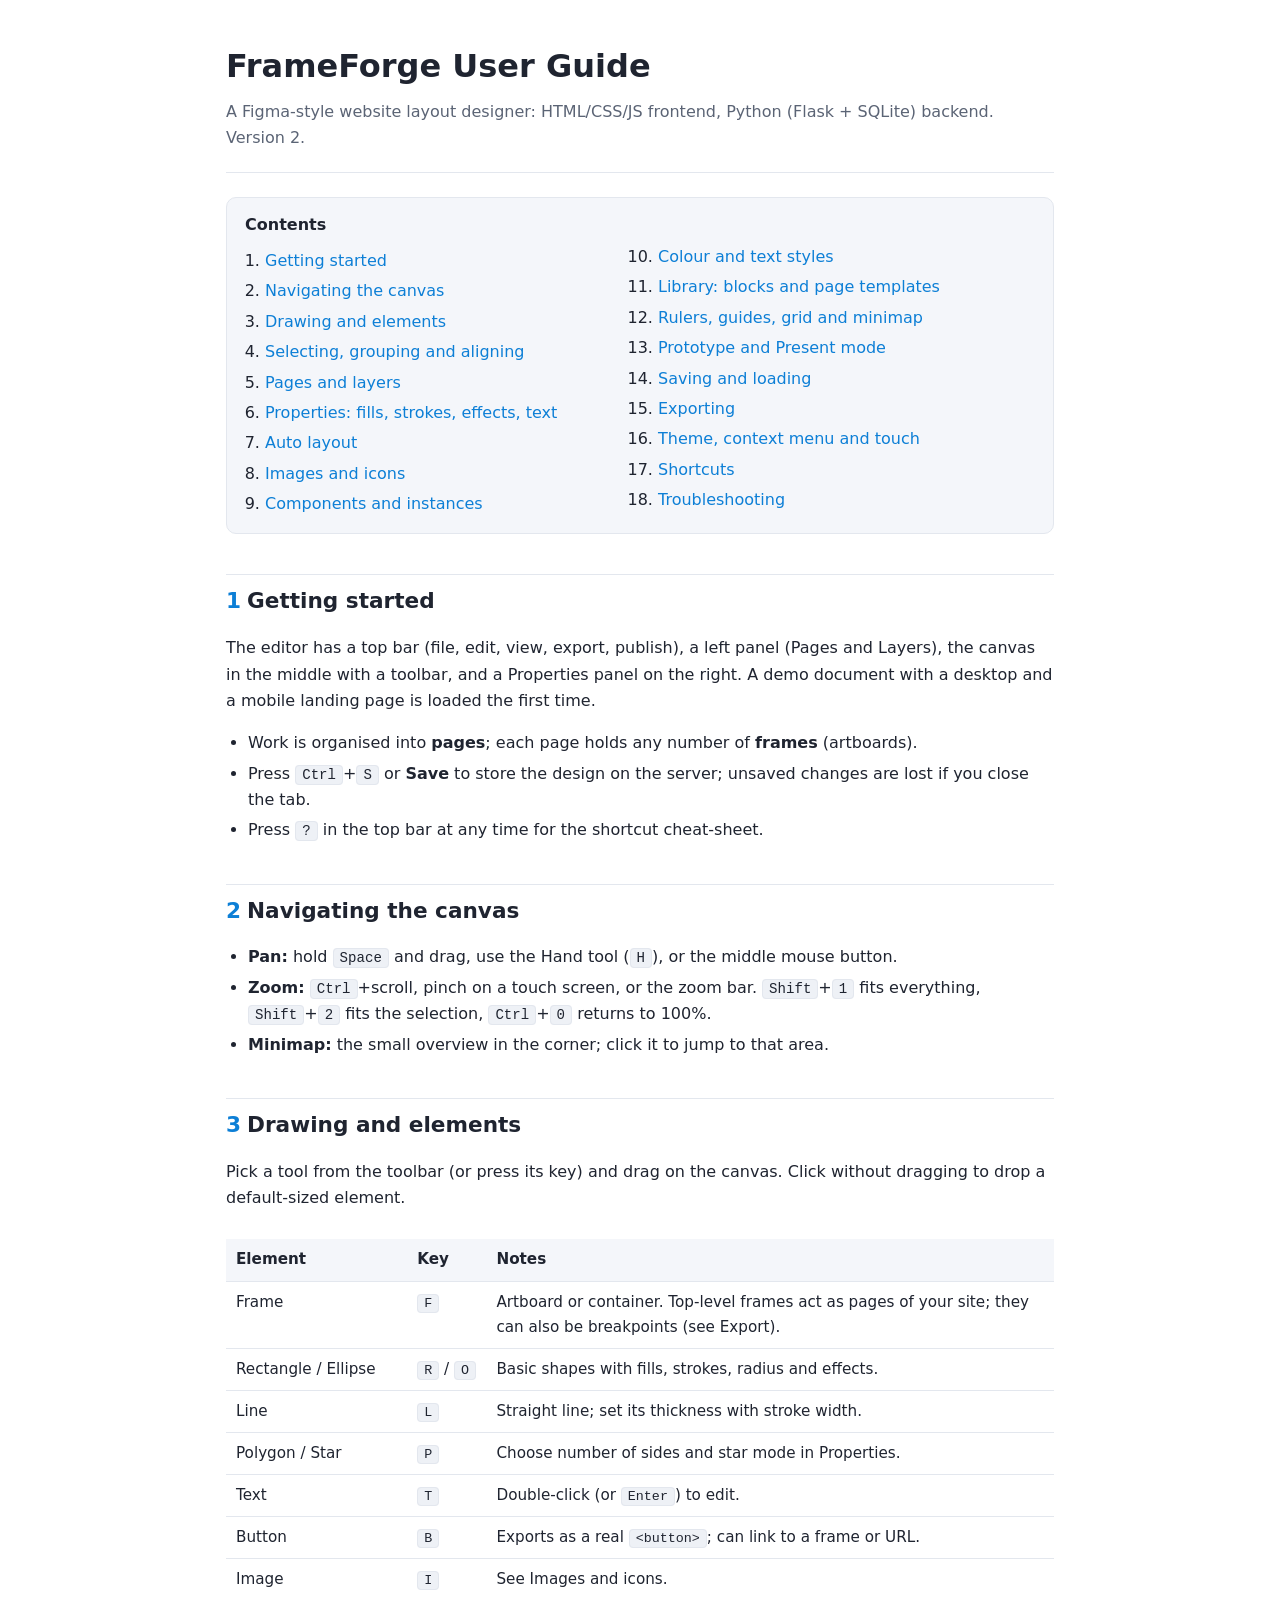
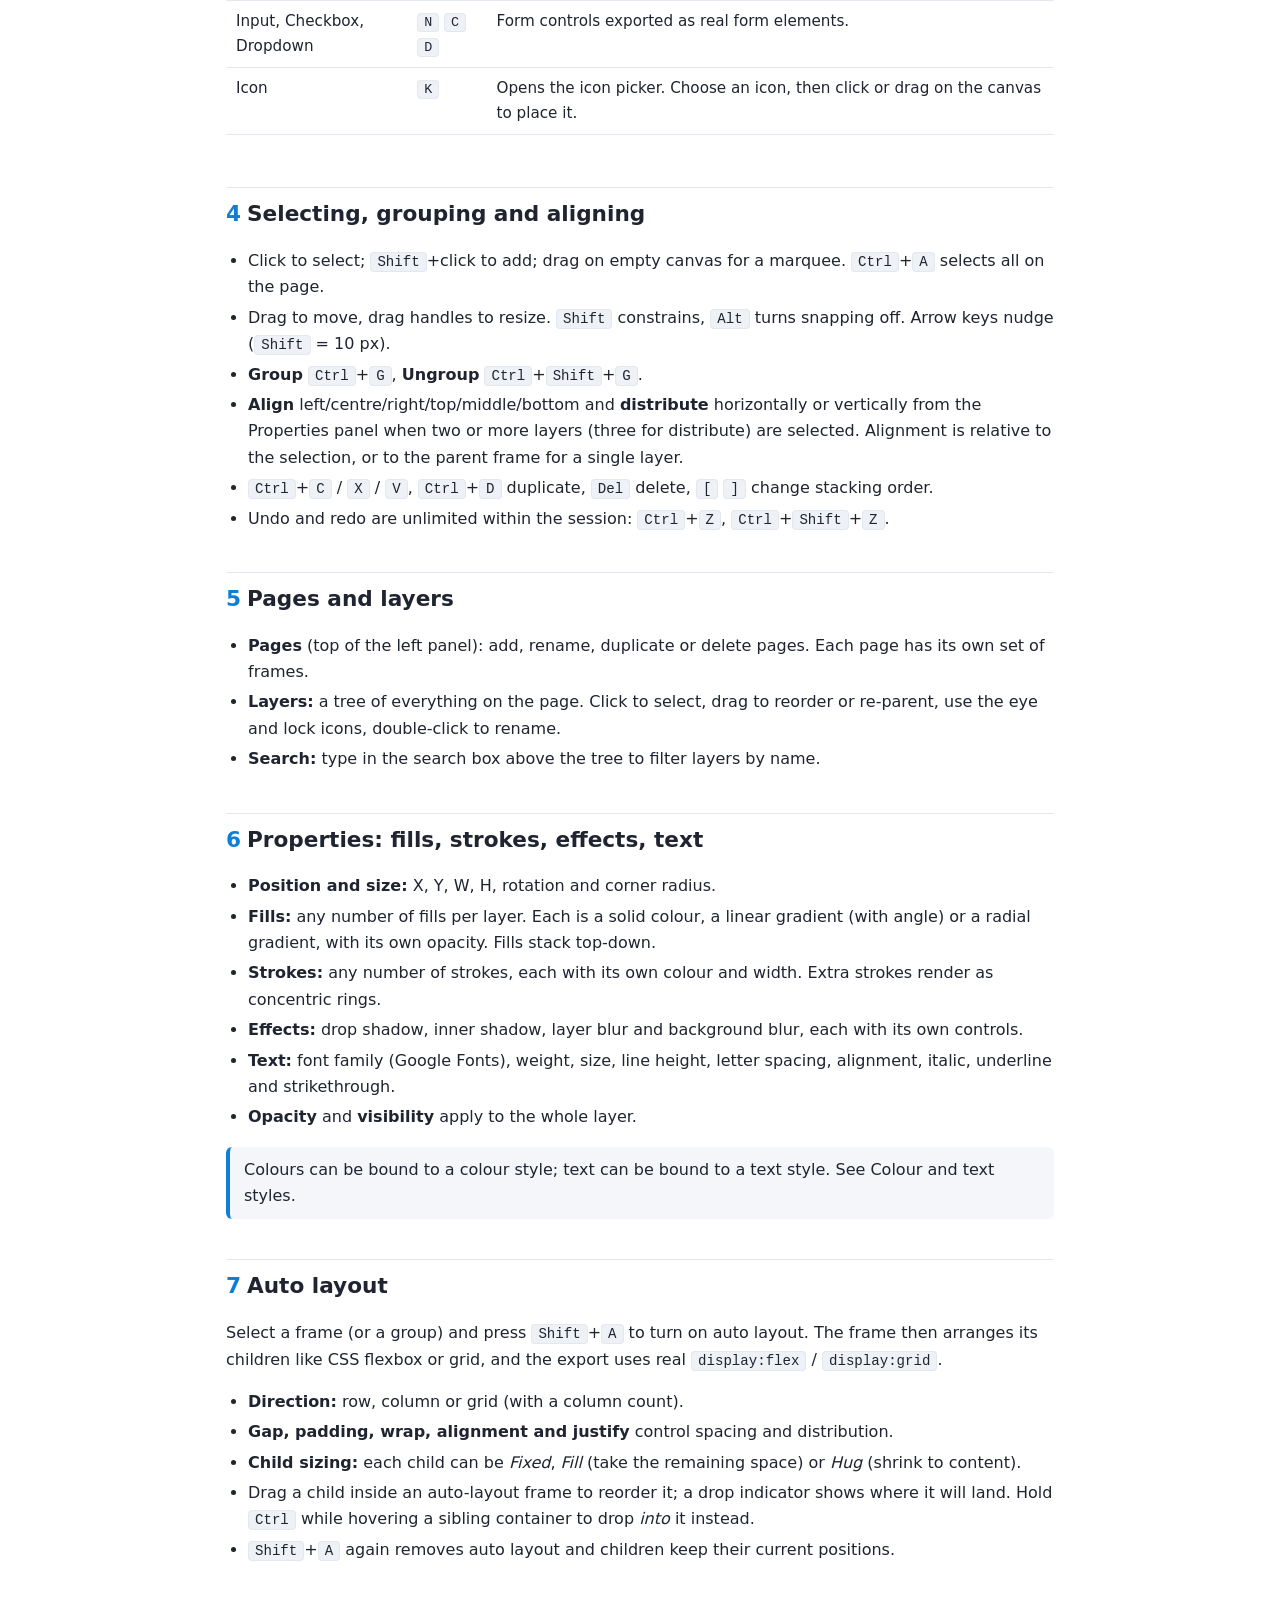
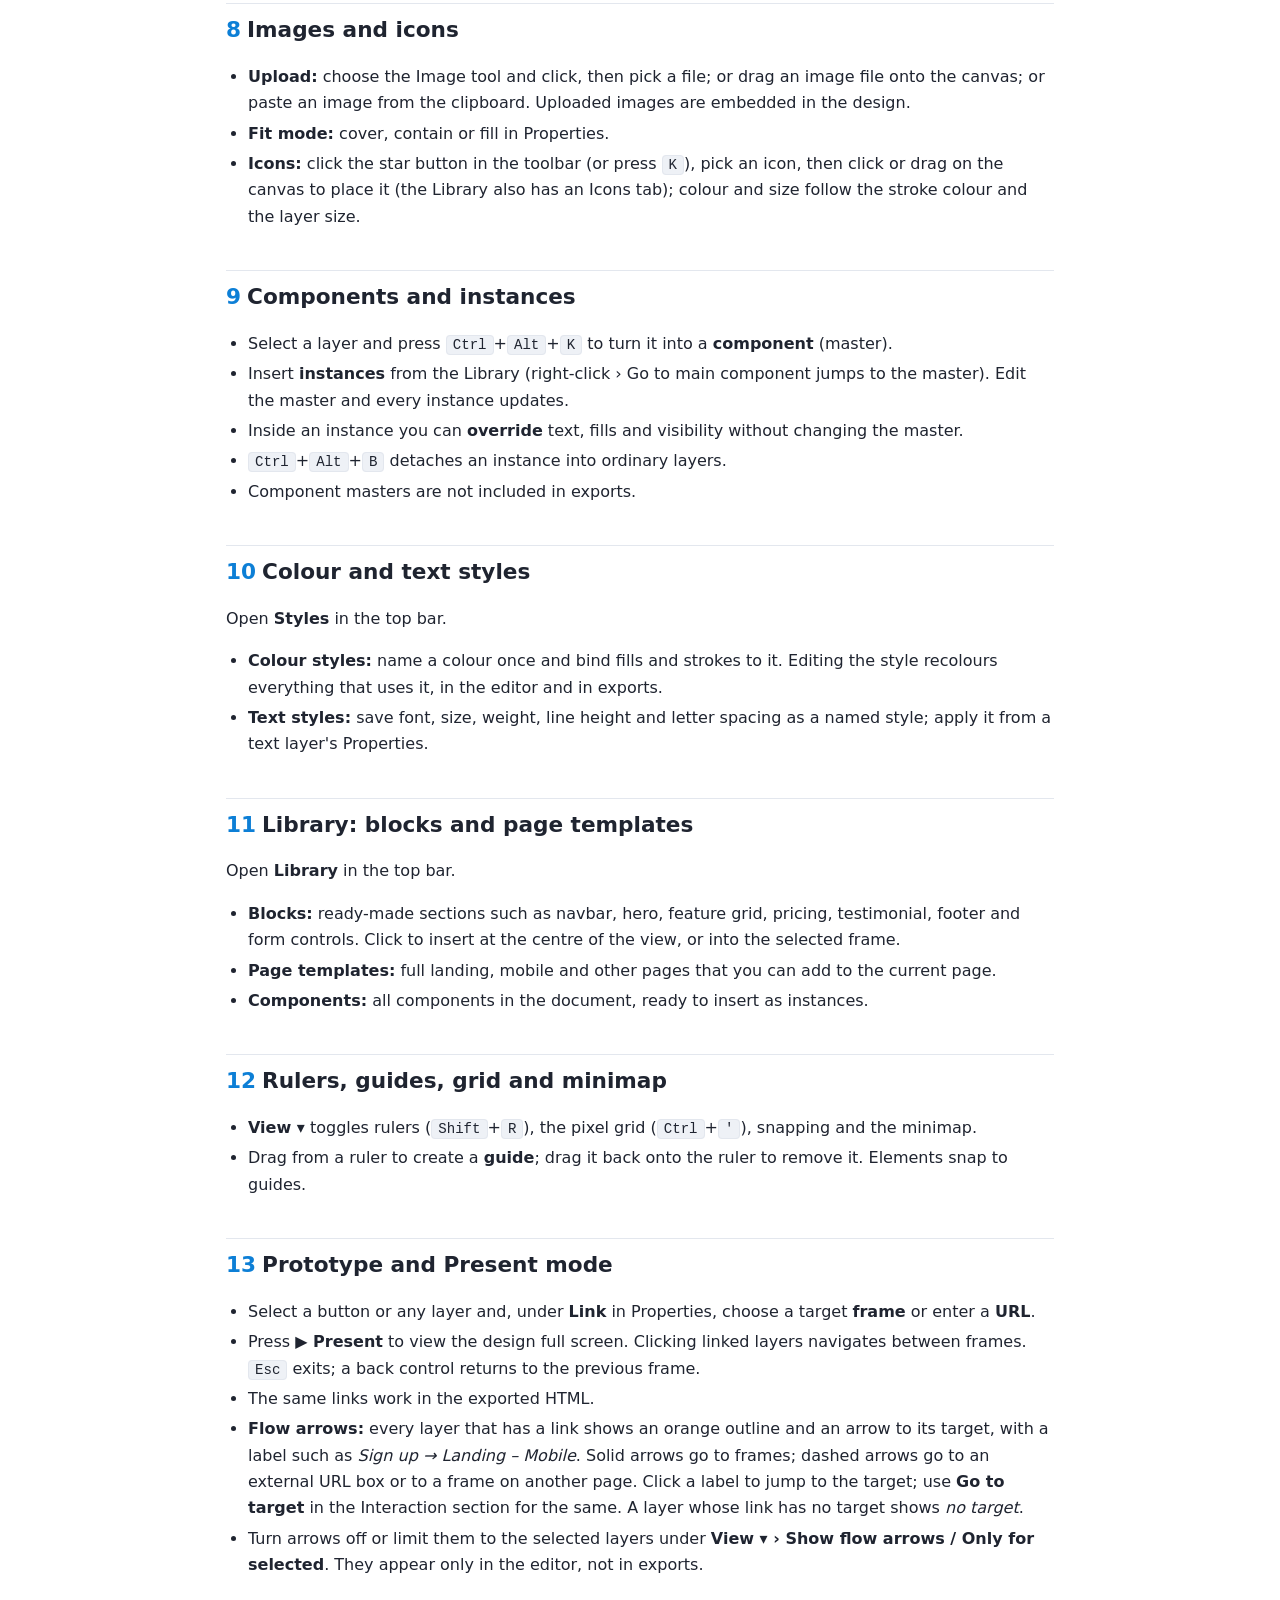
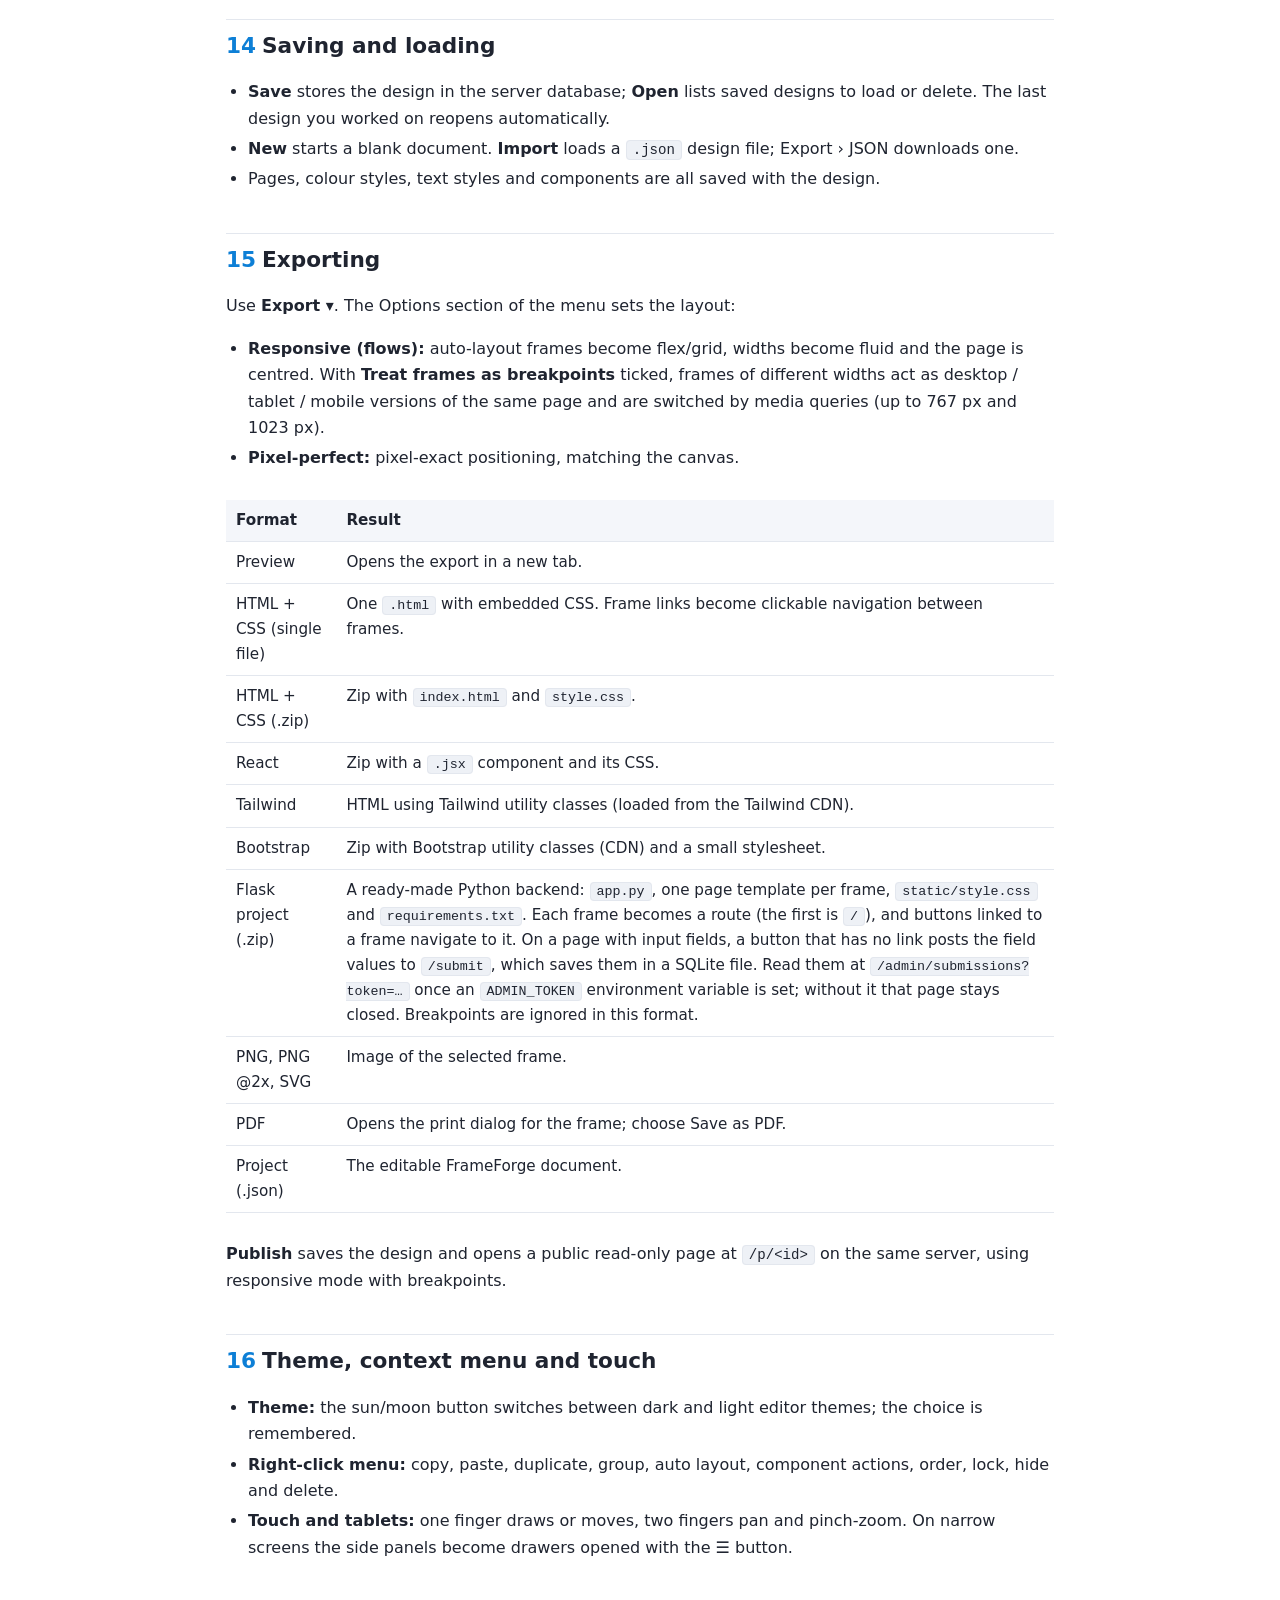
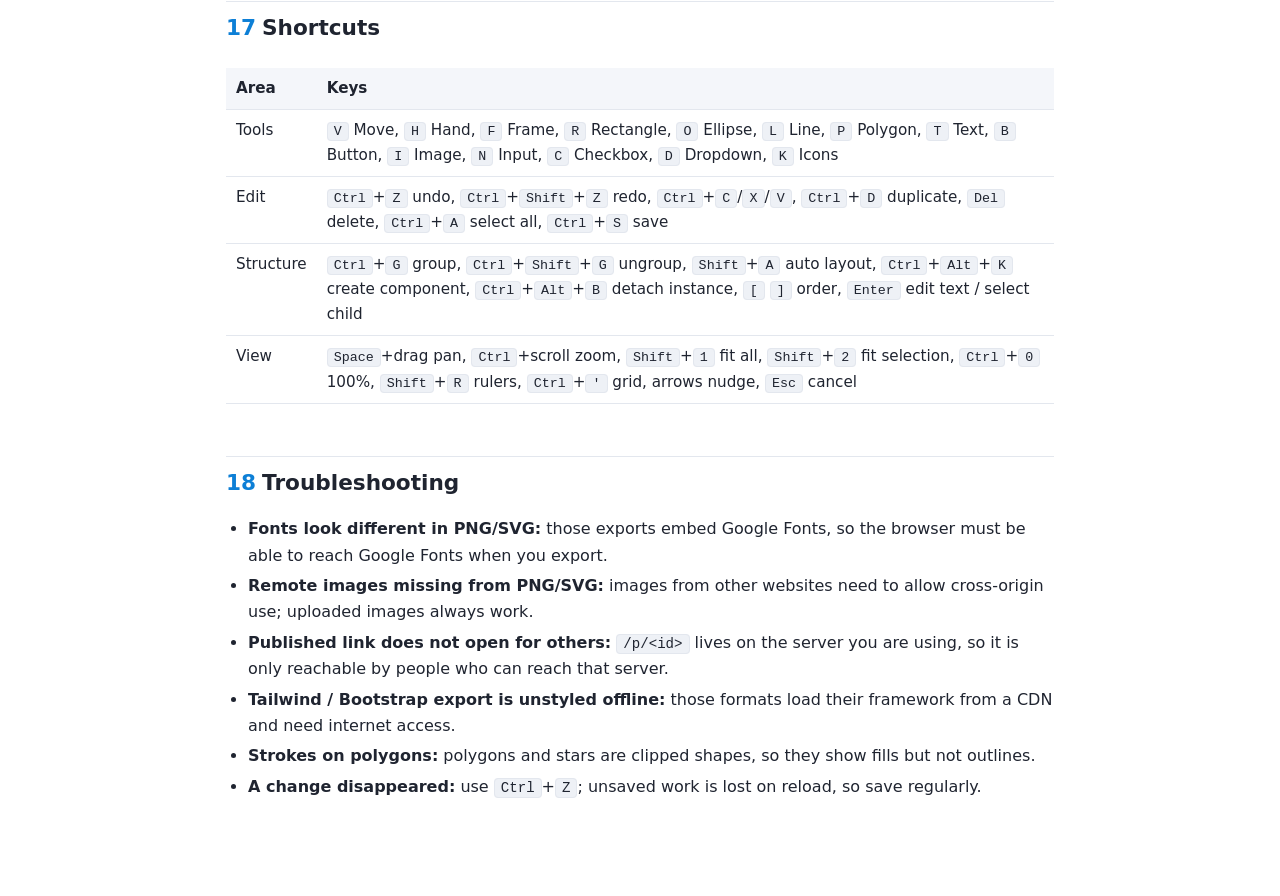
==== commit 9783e613: "feat: add icon picker tool and flow arrows visualization - Implemented an icon picker that allows us" ====
--- a/static/user_guide.html
+++ b/static/user_guide.html
@@ -94,7 +94,7 @@
 <tr><td>Button</td><td><kbd>B</kbd></td><td>Exports as a real <code>&lt;button&gt;</code>; can link to a frame or URL.</td></tr>
 <tr><td>Image</td><td><kbd>I</kbd></td><td>See Images and icons.</td></tr>
 <tr><td>Input, Checkbox, Dropdown</td><td><kbd>N</kbd> <kbd>C</kbd> <kbd>D</kbd></td><td>Form controls exported as real form elements.</td></tr>
-<tr><td>Icon</td><td>Library</td><td>Built-in icon set.</td></tr>
+<tr><td>Icon</td><td><kbd>K</kbd></td><td>Opens the icon picker. Choose an icon, then click or drag on the canvas to place it.</td></tr>
 </table></div>
 
 <h2 id="select"><span class="n">4</span>Selecting, grouping and aligning</h2>
@@ -139,7 +139,7 @@
 <ul>
   <li><strong>Upload:</strong> choose the Image tool and click, then pick a file; or drag an image file onto the canvas; or paste an image from the clipboard. Uploaded images are embedded in the design.</li>
   <li><strong>Fit mode:</strong> cover, contain or fill in Properties.</li>
-  <li><strong>Icons:</strong> insert from the Library; colour and size follow the stroke colour and the layer size.</li>
+  <li><strong>Icons:</strong> click the star button in the toolbar (or press <kbd>K</kbd>), pick an icon, then click or drag on the canvas to place it (the Library also has an Icons tab); colour and size follow the stroke colour and the layer size.</li>
 </ul>
 
 <h2 id="comp"><span class="n">9</span>Components and instances</h2>
@@ -177,6 +177,8 @@
   <li>Select a button or any layer and, under <strong>Link</strong> in Properties, choose a target <strong>frame</strong> or enter a <strong>URL</strong>.</li>
   <li>Press <strong>&#9654; Present</strong> to view the design full screen. Clicking linked layers navigates between frames. <kbd>Esc</kbd> exits; a back control returns to the previous frame.</li>
   <li>The same links work in the exported HTML.</li>
+  <li><strong>Flow arrows:</strong> every layer that has a link shows an orange outline and an arrow to its target, with a label such as <em>Sign up &rarr; Landing &ndash; Mobile</em>. Solid arrows go to frames; dashed arrows go to an external URL box or to a frame on another page. Click a label to jump to the target; use <strong>Go to target</strong> in the Interaction section for the same. A layer whose link has no target shows <em>no target</em>.</li>
+  <li>Turn arrows off or limit them to the selected layers under <strong>View &#9662; &rsaquo; Show flow arrows / Only for selected</strong>. They appear only in the editor, not in exports.</li>
 </ul>
 
 <h2 id="save"><span class="n">14</span>Saving and loading</h2>
@@ -200,6 +202,7 @@
 <tr><td>React</td><td>Zip with a <code>.jsx</code> component and its CSS.</td></tr>
 <tr><td>Tailwind</td><td>HTML using Tailwind utility classes (loaded from the Tailwind CDN).</td></tr>
 <tr><td>Bootstrap</td><td>Zip with Bootstrap utility classes (CDN) and a small stylesheet.</td></tr>
+<tr><td>Flask project (.zip)</td><td>A ready-made Python backend: <code>app.py</code>, one page template per frame, <code>static/style.css</code> and <code>requirements.txt</code>. Each frame becomes a route (the first is <code>/</code>), and buttons linked to a frame navigate to it. On a page with input fields, a button that has no link posts the field values to <code>/submit</code>, which saves them in a SQLite file. Read them at <code>/admin/submissions?token=&hellip;</code> once an <code>ADMIN_TOKEN</code> environment variable is set; without it that page stays closed. Breakpoints are ignored in this format.</td></tr>
 <tr><td>PNG, PNG @2x, SVG</td><td>Image of the selected frame.</td></tr>
 <tr><td>PDF</td><td>Opens the print dialog for the frame; choose Save as PDF.</td></tr>
 <tr><td>Project (.json)</td><td>The editable FrameForge document.</td></tr>
@@ -216,7 +219,7 @@
 <h2 id="keys"><span class="n">17</span>Shortcuts</h2>
 <div class="tblwrap"><table>
 <tr><th>Area</th><th>Keys</th></tr>
-<tr><td>Tools</td><td><kbd>V</kbd> Move, <kbd>H</kbd> Hand, <kbd>F</kbd> Frame, <kbd>R</kbd> Rectangle, <kbd>O</kbd> Ellipse, <kbd>L</kbd> Line, <kbd>P</kbd> Polygon, <kbd>T</kbd> Text, <kbd>B</kbd> Button, <kbd>I</kbd> Image, <kbd>N</kbd> Input, <kbd>C</kbd> Checkbox, <kbd>D</kbd> Dropdown</td></tr>
+<tr><td>Tools</td><td><kbd>V</kbd> Move, <kbd>H</kbd> Hand, <kbd>F</kbd> Frame, <kbd>R</kbd> Rectangle, <kbd>O</kbd> Ellipse, <kbd>L</kbd> Line, <kbd>P</kbd> Polygon, <kbd>T</kbd> Text, <kbd>B</kbd> Button, <kbd>I</kbd> Image, <kbd>N</kbd> Input, <kbd>C</kbd> Checkbox, <kbd>D</kbd> Dropdown, <kbd>K</kbd> Icons</td></tr>
 <tr><td>Edit</td><td><kbd>Ctrl</kbd>+<kbd>Z</kbd> undo, <kbd>Ctrl</kbd>+<kbd>Shift</kbd>+<kbd>Z</kbd> redo, <kbd>Ctrl</kbd>+<kbd>C</kbd>/<kbd>X</kbd>/<kbd>V</kbd>, <kbd>Ctrl</kbd>+<kbd>D</kbd> duplicate, <kbd>Del</kbd> delete, <kbd>Ctrl</kbd>+<kbd>A</kbd> select all, <kbd>Ctrl</kbd>+<kbd>S</kbd> save</td></tr>
 <tr><td>Structure</td><td><kbd>Ctrl</kbd>+<kbd>G</kbd> group, <kbd>Ctrl</kbd>+<kbd>Shift</kbd>+<kbd>G</kbd> ungroup, <kbd>Shift</kbd>+<kbd>A</kbd> auto layout, <kbd>Ctrl</kbd>+<kbd>Alt</kbd>+<kbd>K</kbd> create component, <kbd>Ctrl</kbd>+<kbd>Alt</kbd>+<kbd>B</kbd> detach instance, <kbd>[</kbd> <kbd>]</kbd> order, <kbd>Enter</kbd> edit text / select child</td></tr>
 <tr><td>View</td><td><kbd>Space</kbd>+drag pan, <kbd>Ctrl</kbd>+scroll zoom, <kbd>Shift</kbd>+<kbd>1</kbd> fit all, <kbd>Shift</kbd>+<kbd>2</kbd> fit selection, <kbd>Ctrl</kbd>+<kbd>0</kbd> 100%, <kbd>Shift</kbd>+<kbd>R</kbd> rulers, <kbd>Ctrl</kbd>+<kbd>'</kbd> grid, arrows nudge, <kbd>Esc</kbd> cancel</td></tr>
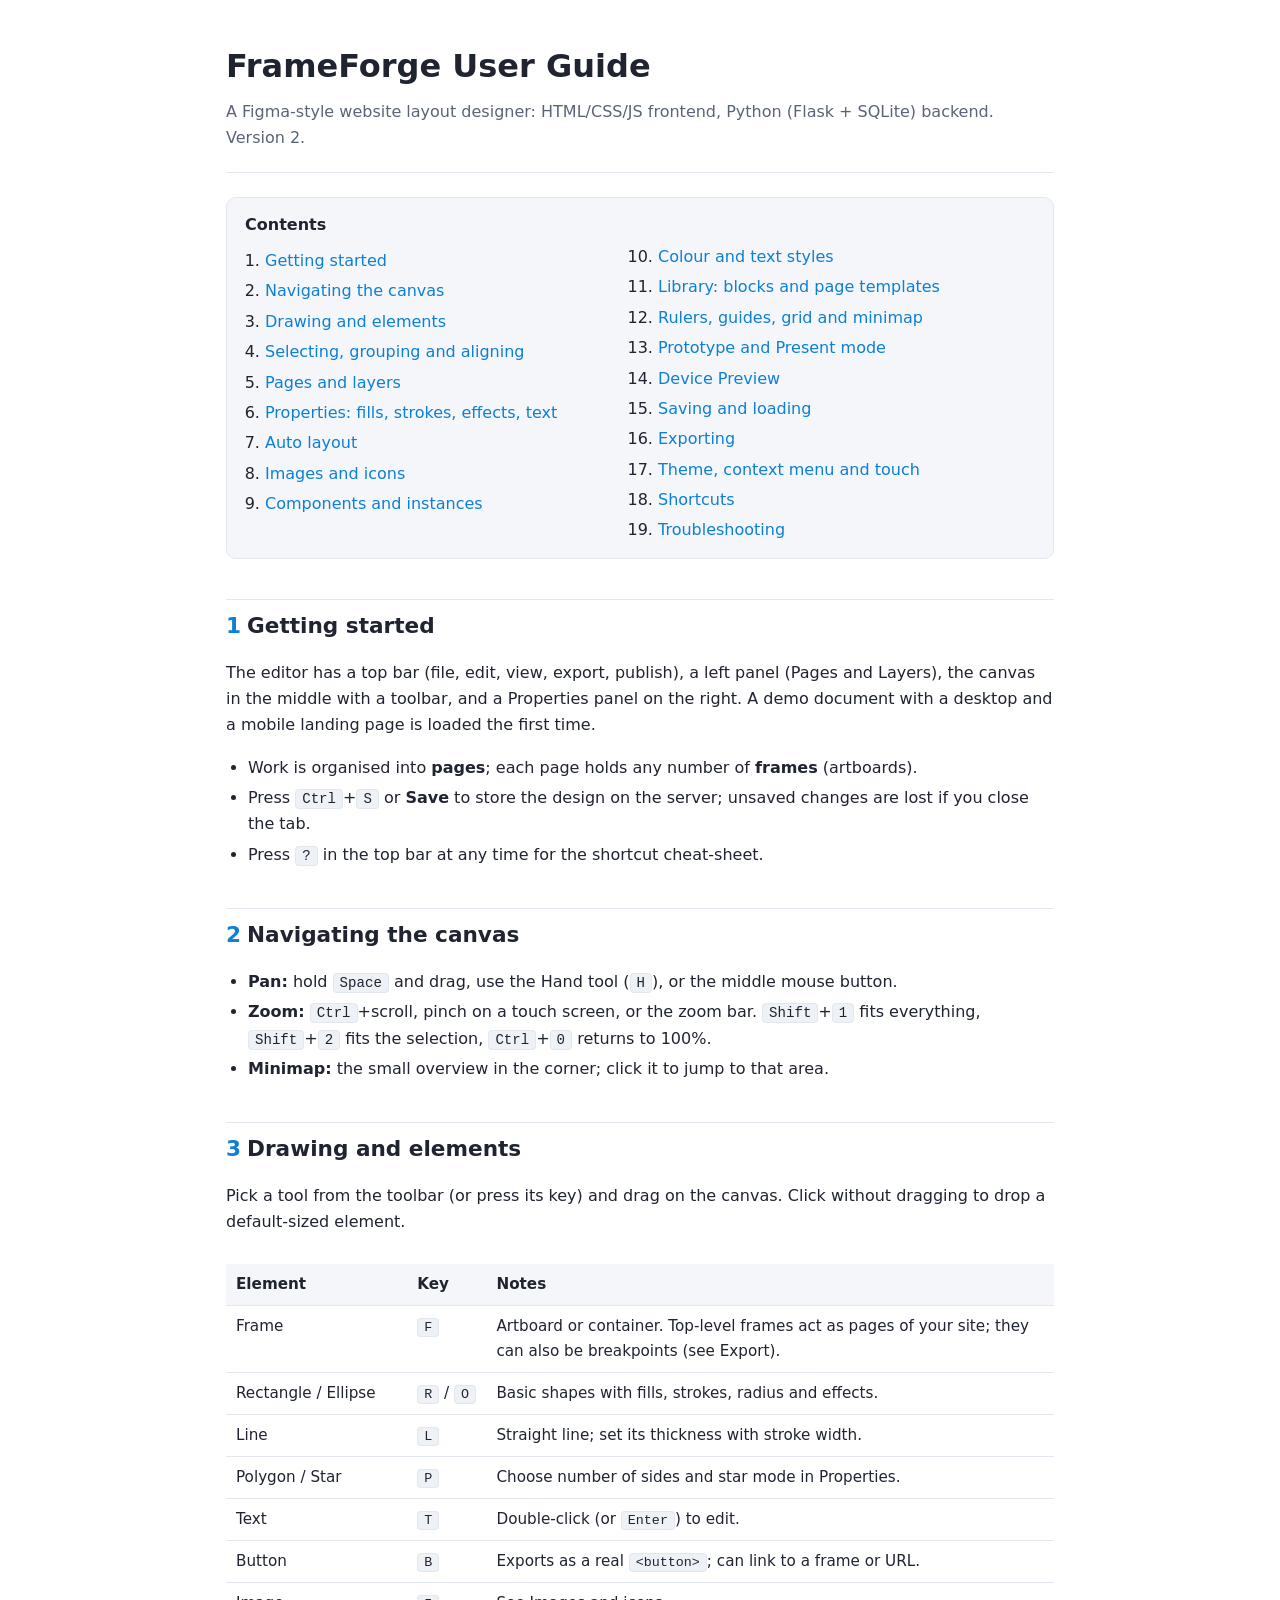
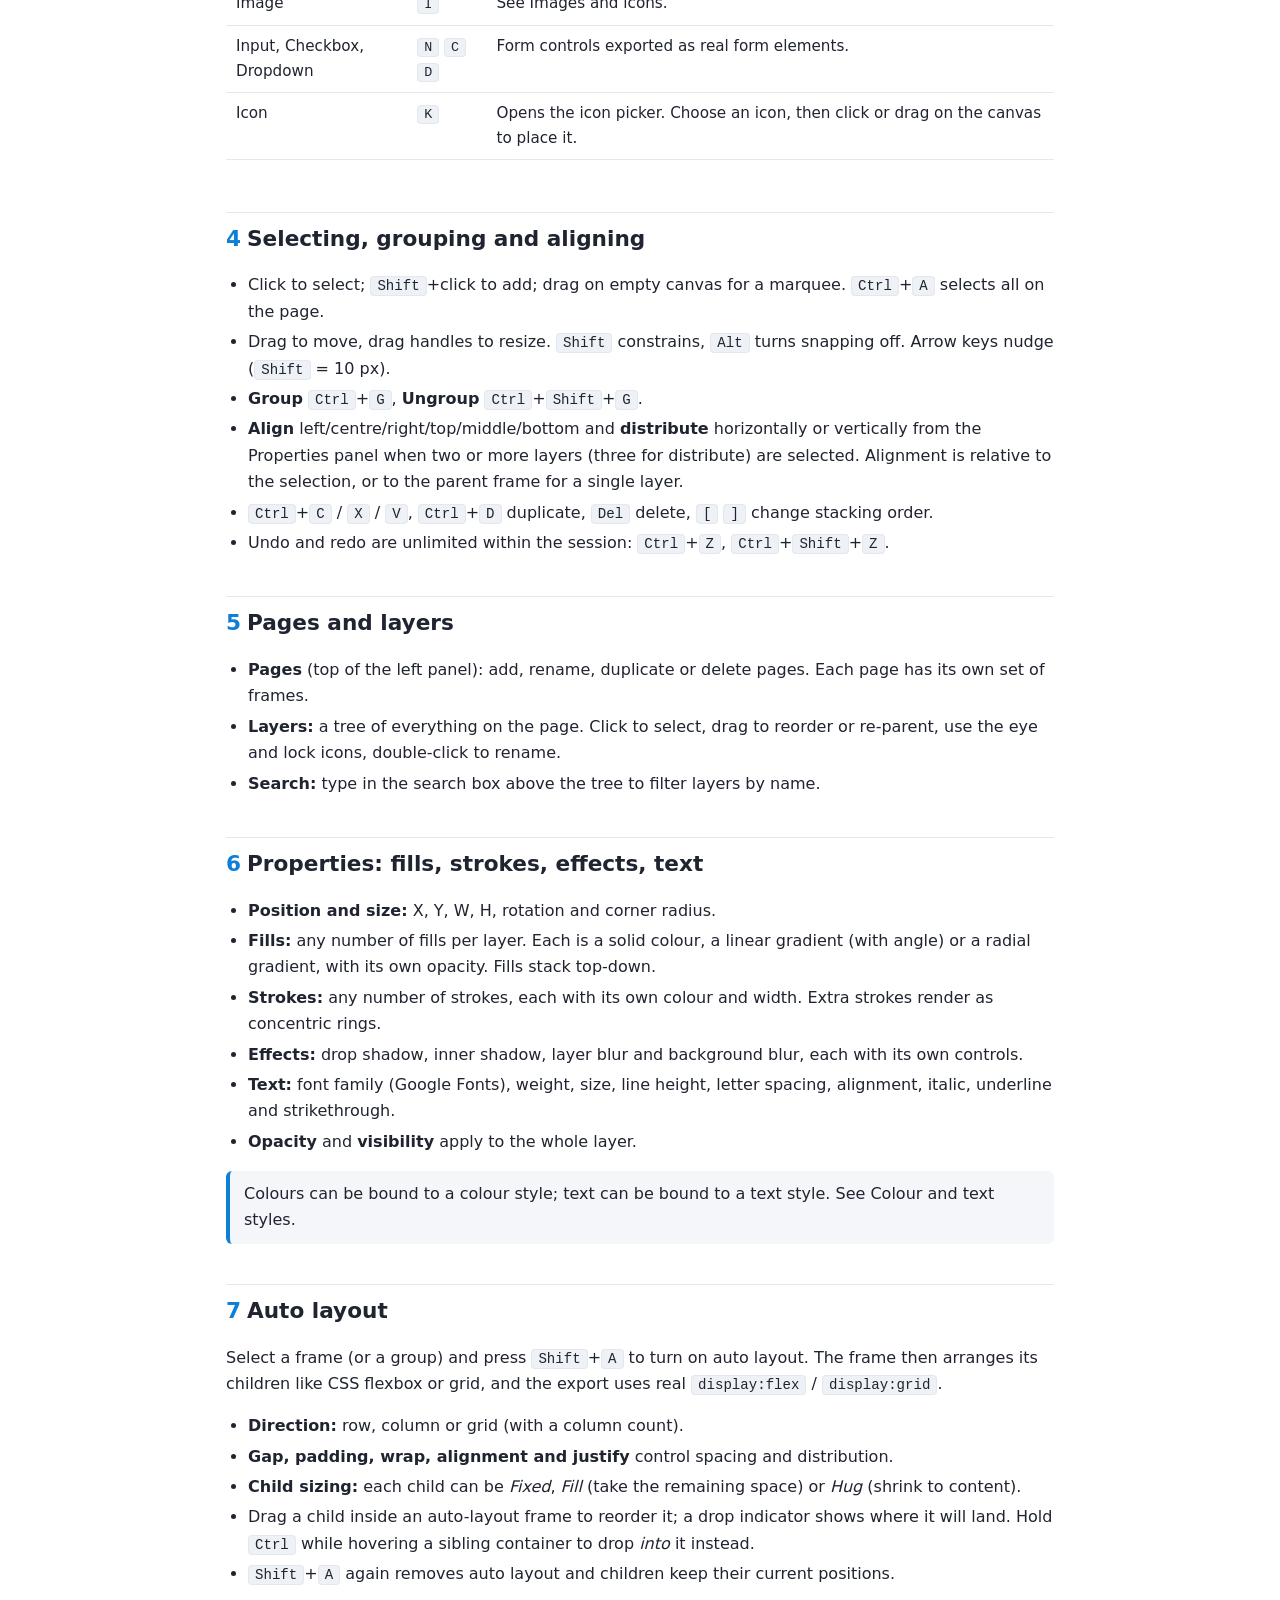
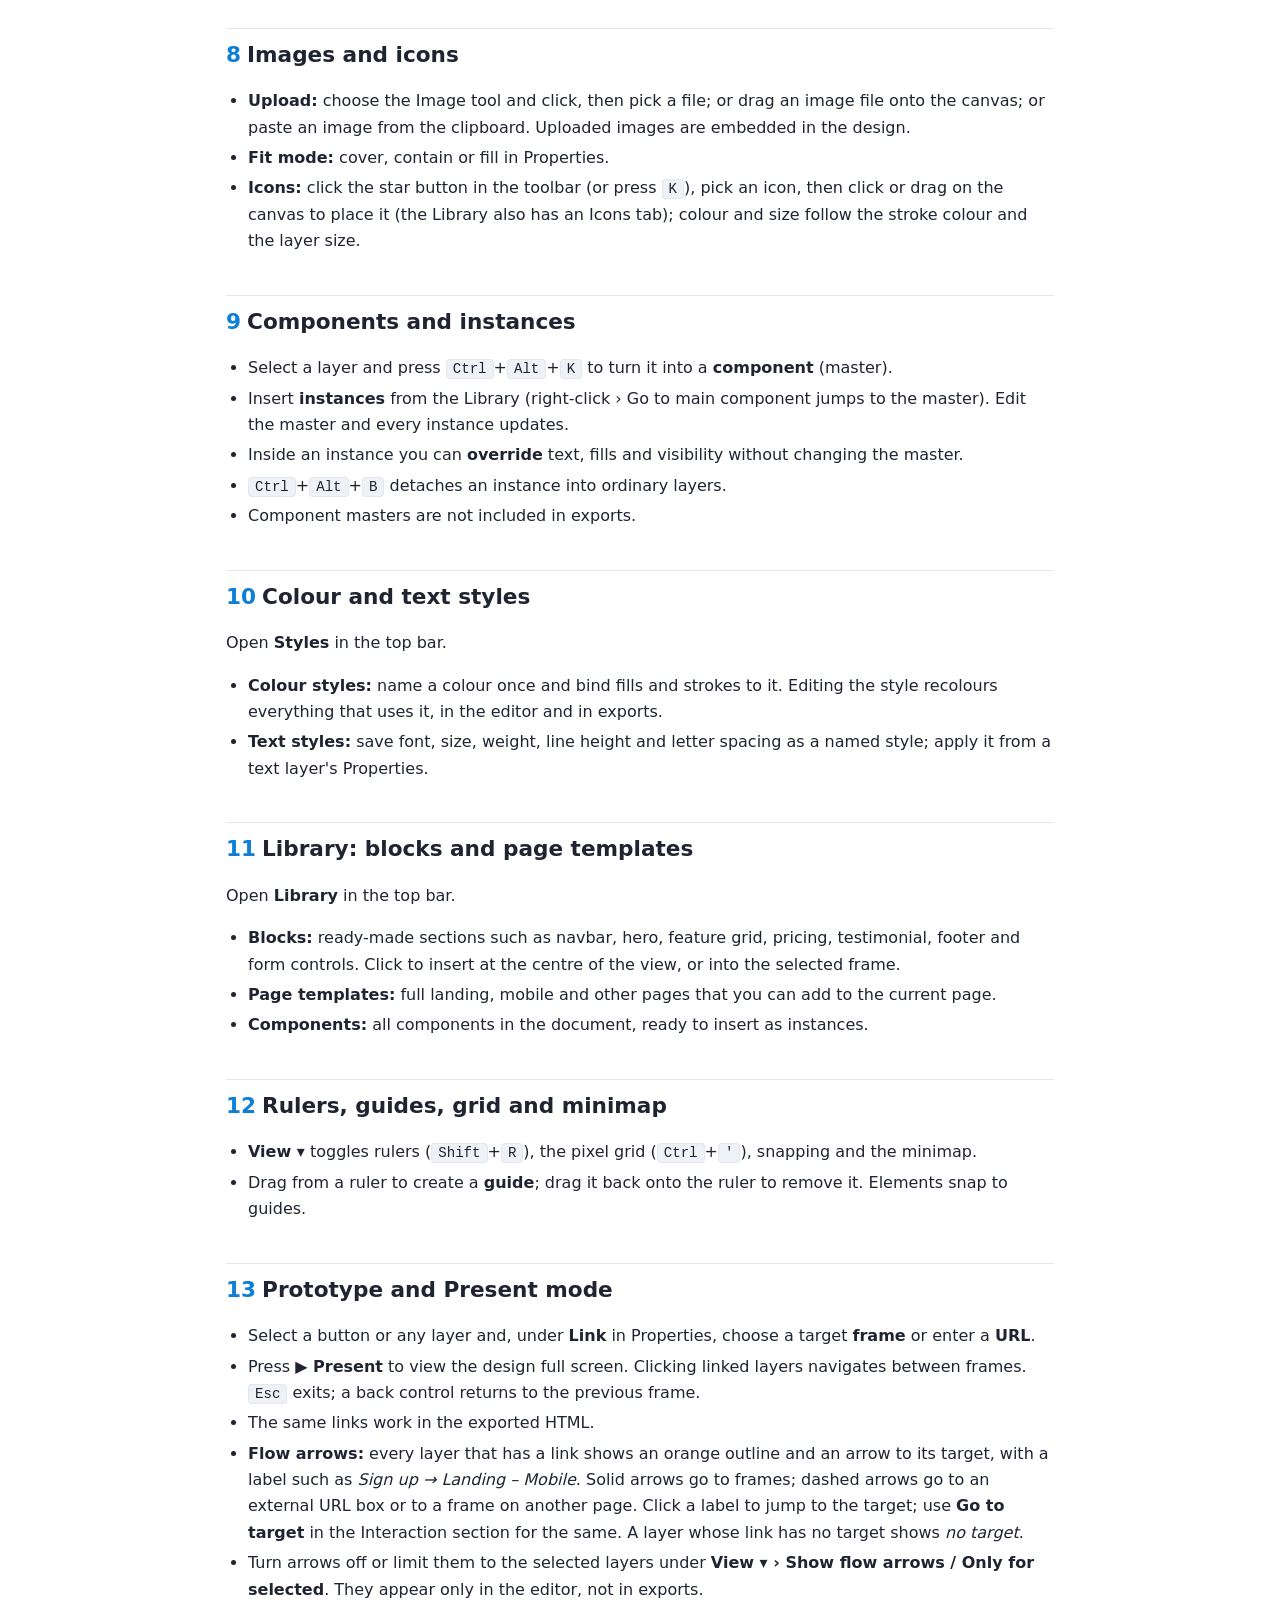
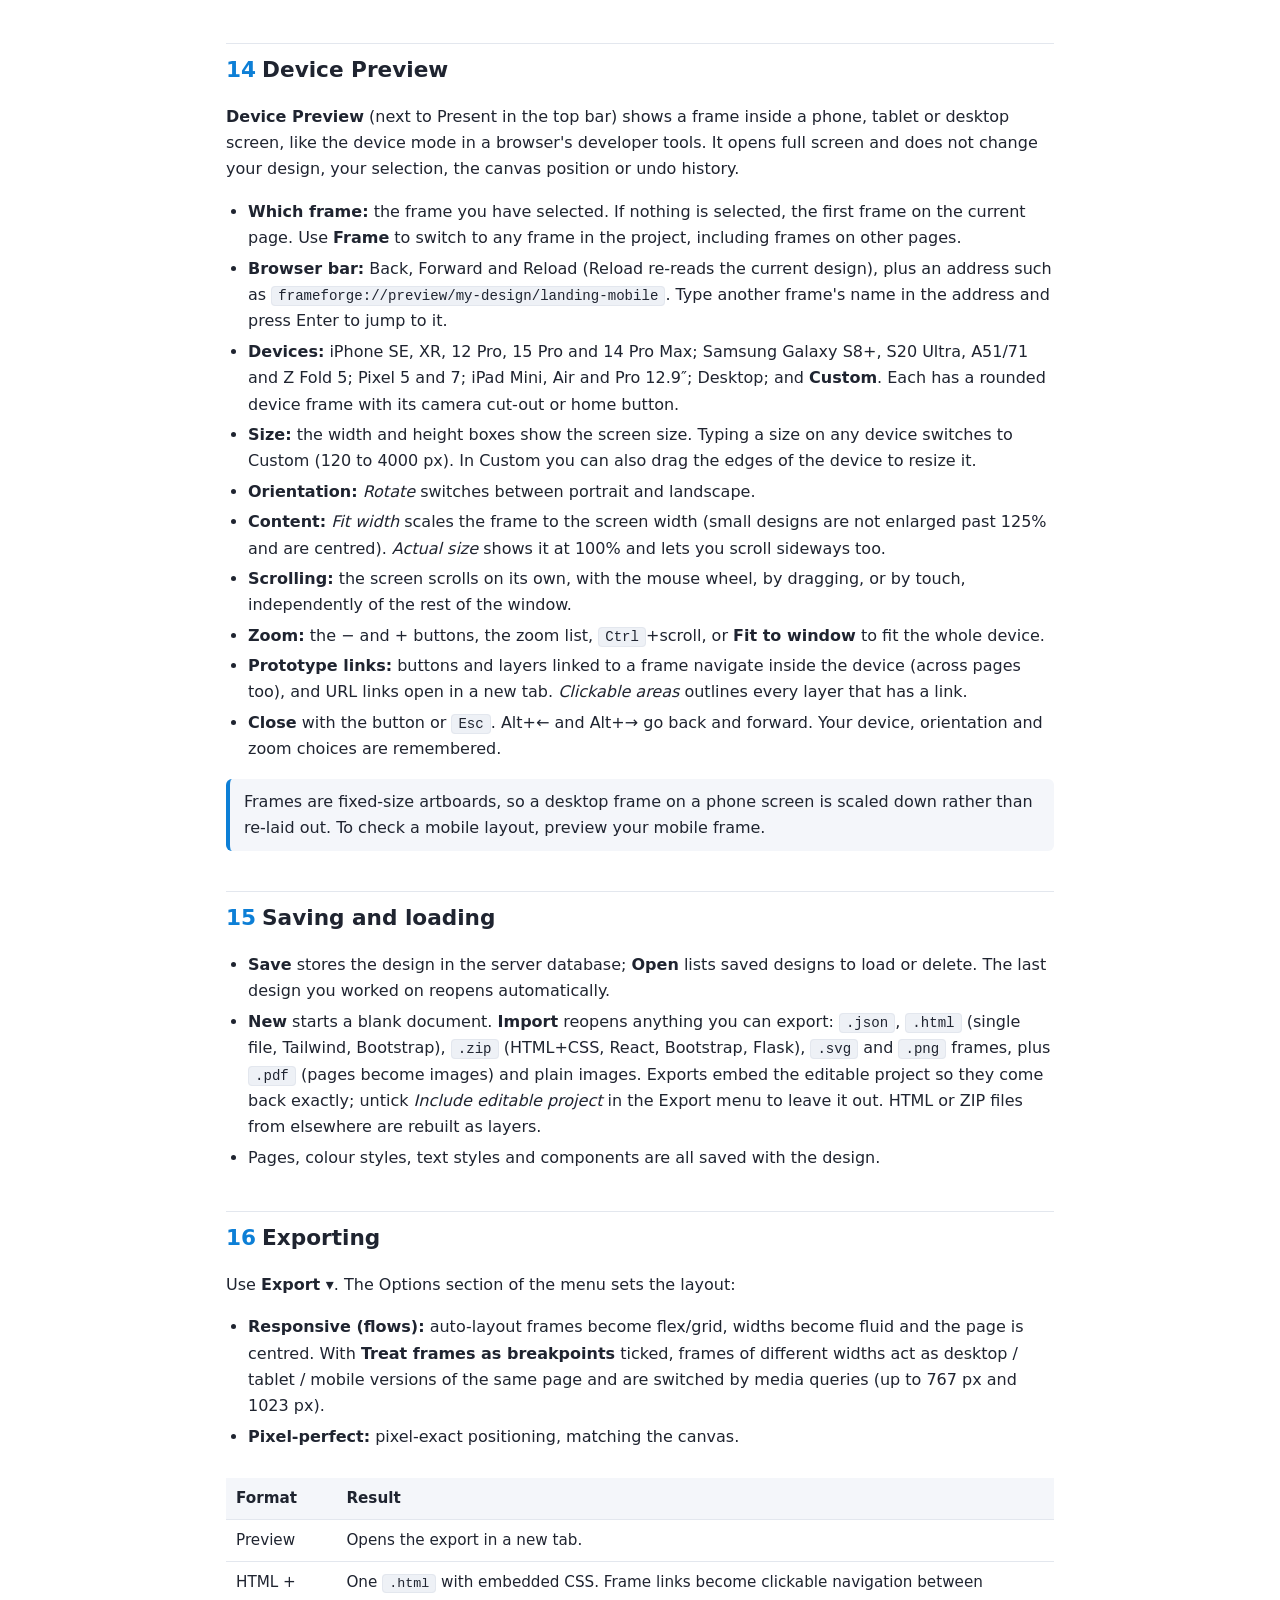
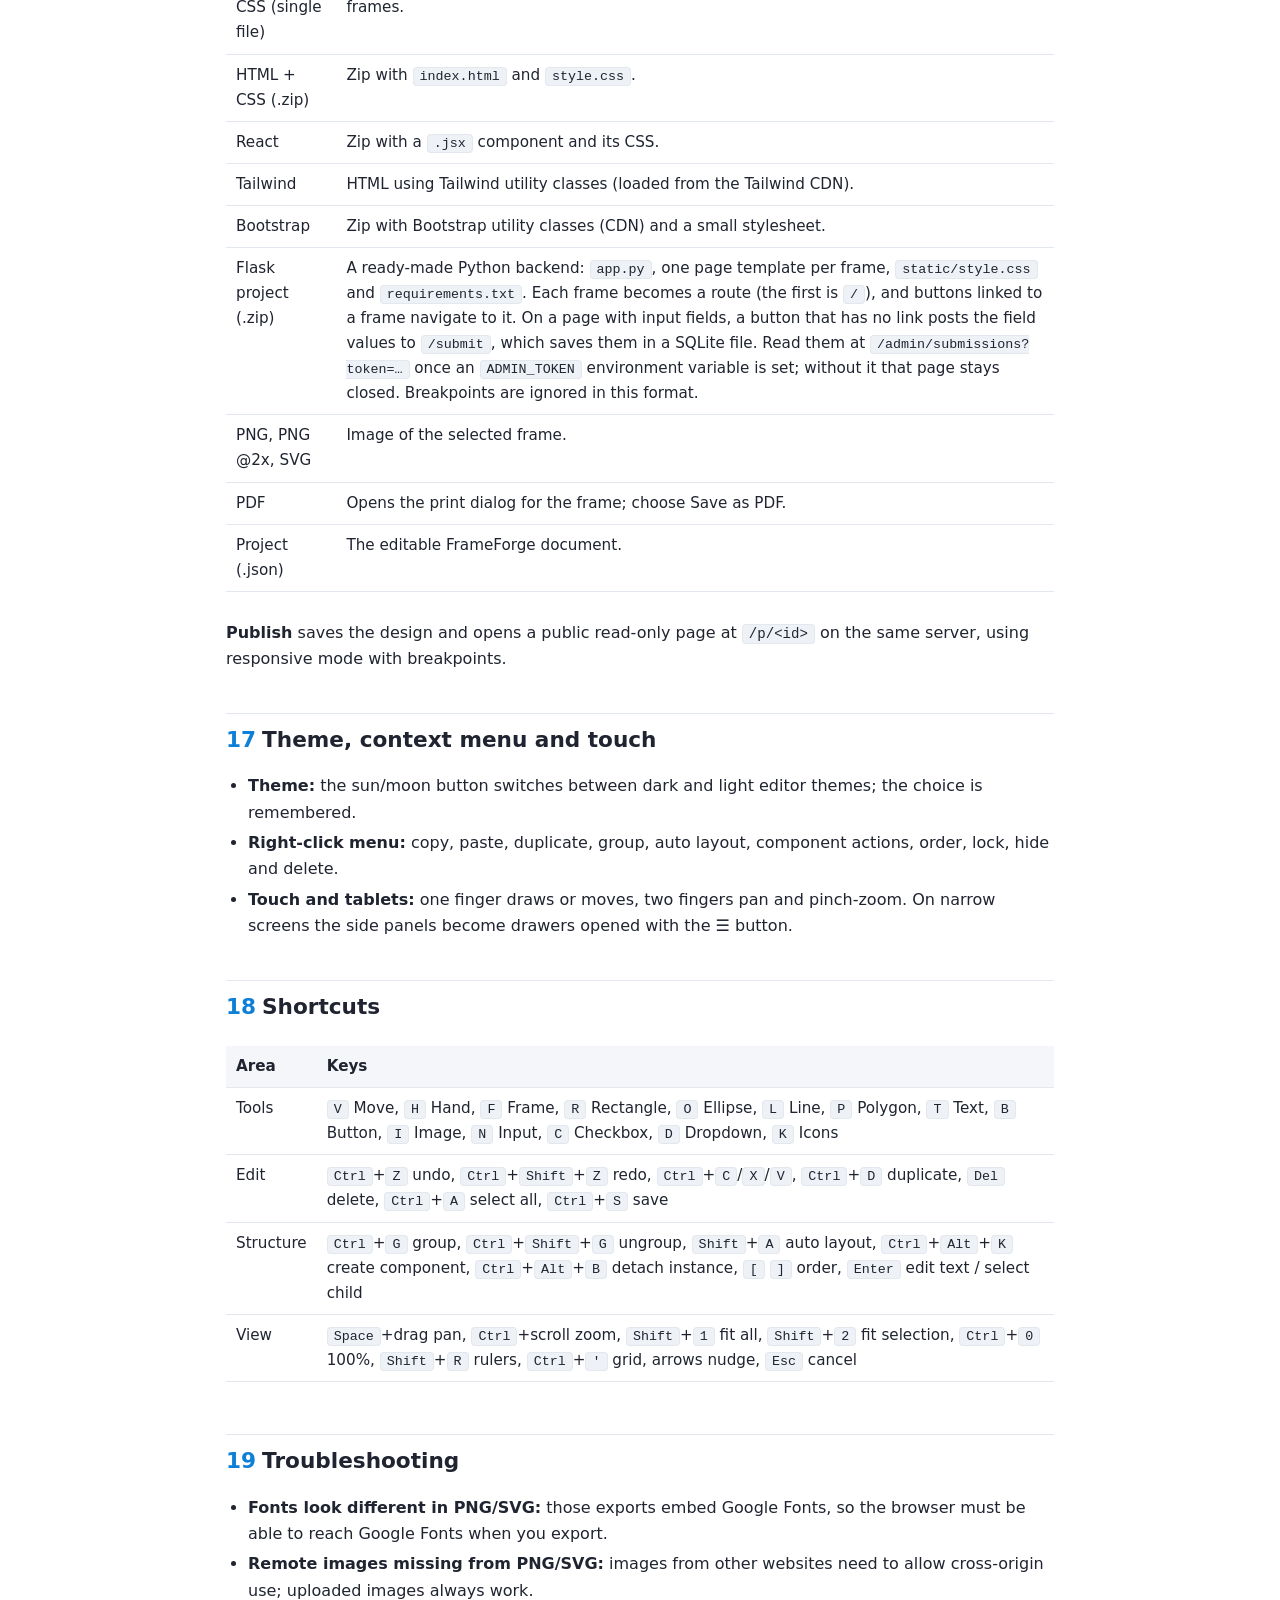
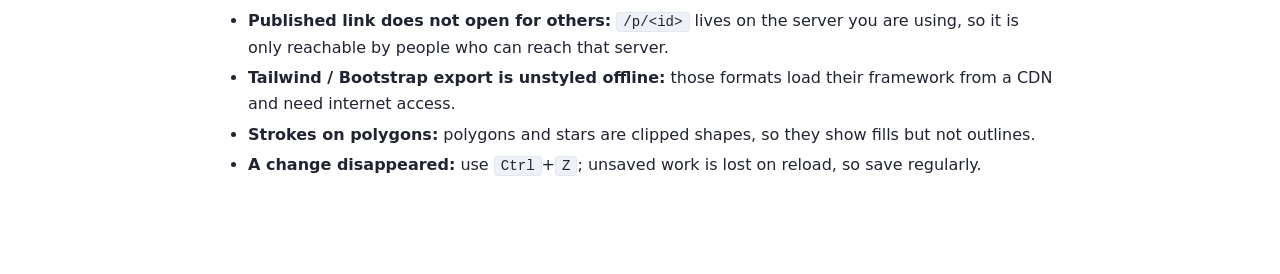
==== commit dfe39fca: "Add import functionality for various file types including JSON, HTML, ZIP, SVG, PNG, and PDF - Imple" ====
--- a/static/user_guide.html
+++ b/static/user_guide.html
@@ -59,6 +59,7 @@
     <li><a href="#lib">Library: blocks and page templates</a></li>
     <li><a href="#guides">Rulers, guides, grid and minimap</a></li>
     <li><a href="#proto">Prototype and Present mode</a></li>
+    <li><a href="#device">Device Preview</a></li>
     <li><a href="#save">Saving and loading</a></li>
     <li><a href="#export">Exporting</a></li>
     <li><a href="#ui">Theme, context menu and touch</a></li>
@@ -181,14 +182,30 @@
   <li>Turn arrows off or limit them to the selected layers under <strong>View &#9662; &rsaquo; Show flow arrows / Only for selected</strong>. They appear only in the editor, not in exports.</li>
 </ul>
 
-<h2 id="save"><span class="n">14</span>Saving and loading</h2>
+<h2 id="device"><span class="n">14</span>Device Preview</h2>
+<p><strong>Device Preview</strong> (next to Present in the top bar) shows a frame inside a phone, tablet or desktop screen, like the device mode in a browser's developer tools. It opens full screen and does not change your design, your selection, the canvas position or undo history.</p>
+<ul>
+  <li><strong>Which frame:</strong> the frame you have selected. If nothing is selected, the first frame on the current page. Use <strong>Frame</strong> to switch to any frame in the project, including frames on other pages.</li>
+  <li><strong>Browser bar:</strong> Back, Forward and Reload (Reload re-reads the current design), plus an address such as <code>frameforge://preview/my-design/landing-mobile</code>. Type another frame's name in the address and press Enter to jump to it.</li>
+  <li><strong>Devices:</strong> iPhone SE, XR, 12 Pro, 15 Pro and 14 Pro Max; Samsung Galaxy S8+, S20 Ultra, A51/71 and Z Fold 5; Pixel 5 and 7; iPad Mini, Air and Pro 12.9&Prime;; Desktop; and <strong>Custom</strong>. Each has a rounded device frame with its camera cut-out or home button.</li>
+  <li><strong>Size:</strong> the width and height boxes show the screen size. Typing a size on any device switches to Custom (120 to 4000 px). In Custom you can also drag the edges of the device to resize it.</li>
+  <li><strong>Orientation:</strong> <em>Rotate</em> switches between portrait and landscape.</li>
+  <li><strong>Content:</strong> <em>Fit width</em> scales the frame to the screen width (small designs are not enlarged past 125% and are centred). <em>Actual size</em> shows it at 100% and lets you scroll sideways too.</li>
+  <li><strong>Scrolling:</strong> the screen scrolls on its own, with the mouse wheel, by dragging, or by touch, independently of the rest of the window.</li>
+  <li><strong>Zoom:</strong> the &minus; and + buttons, the zoom list, <kbd>Ctrl</kbd>+scroll, or <strong>Fit to window</strong> to fit the whole device.</li>
+  <li><strong>Prototype links:</strong> buttons and layers linked to a frame navigate inside the device (across pages too), and URL links open in a new tab. <em>Clickable areas</em> outlines every layer that has a link.</li>
+  <li><strong>Close</strong> with the button or <kbd>Esc</kbd>. Alt+&larr; and Alt+&rarr; go back and forward. Your device, orientation and zoom choices are remembered.</li>
+</ul>
+<div class="tip">Frames are fixed-size artboards, so a desktop frame on a phone screen is scaled down rather than re-laid out. To check a mobile layout, preview your mobile frame.</div>
+
+<h2 id="save"><span class="n">15</span>Saving and loading</h2>
 <ul>
   <li><strong>Save</strong> stores the design in the server database; <strong>Open</strong> lists saved designs to load or delete. The last design you worked on reopens automatically.</li>
-  <li><strong>New</strong> starts a blank document. <strong>Import</strong> loads a <code>.json</code> design file; Export &rsaquo; JSON downloads one.</li>
+  <li><strong>New</strong> starts a blank document. <strong>Import</strong> reopens anything you can export: <code>.json</code>, <code>.html</code> (single file, Tailwind, Bootstrap), <code>.zip</code> (HTML+CSS, React, Bootstrap, Flask), <code>.svg</code> and <code>.png</code> frames, plus <code>.pdf</code> (pages become images) and plain images. Exports embed the editable project so they come back exactly; untick <em>Include editable project</em> in the Export menu to leave it out. HTML or ZIP files from elsewhere are rebuilt as layers.</li>
   <li>Pages, colour styles, text styles and components are all saved with the design.</li>
 </ul>
 
-<h2 id="export"><span class="n">15</span>Exporting</h2>
+<h2 id="export"><span class="n">16</span>Exporting</h2>
 <p>Use <strong>Export &#9662;</strong>. The Options section of the menu sets the layout:</p>
 <ul>
   <li><strong>Responsive (flows):</strong> auto-layout frames become flex/grid, widths become fluid and the page is centred. With <strong>Treat frames as breakpoints</strong> ticked, frames of different widths act as desktop / tablet / mobile versions of the same page and are switched by media queries (up to 767 px and 1023 px).</li>
@@ -209,14 +226,14 @@
 </table></div>
 <p><strong>Publish</strong> saves the design and opens a public read-only page at <code>/p/&lt;id&gt;</code> on the same server, using responsive mode with breakpoints.</p>
 
-<h2 id="ui"><span class="n">16</span>Theme, context menu and touch</h2>
+<h2 id="ui"><span class="n">17</span>Theme, context menu and touch</h2>
 <ul>
   <li><strong>Theme:</strong> the sun/moon button switches between dark and light editor themes; the choice is remembered.</li>
   <li><strong>Right-click menu:</strong> copy, paste, duplicate, group, auto layout, component actions, order, lock, hide and delete.</li>
   <li><strong>Touch and tablets:</strong> one finger draws or moves, two fingers pan and pinch-zoom. On narrow screens the side panels become drawers opened with the &#9776; button.</li>
 </ul>
 
-<h2 id="keys"><span class="n">17</span>Shortcuts</h2>
+<h2 id="keys"><span class="n">18</span>Shortcuts</h2>
 <div class="tblwrap"><table>
 <tr><th>Area</th><th>Keys</th></tr>
 <tr><td>Tools</td><td><kbd>V</kbd> Move, <kbd>H</kbd> Hand, <kbd>F</kbd> Frame, <kbd>R</kbd> Rectangle, <kbd>O</kbd> Ellipse, <kbd>L</kbd> Line, <kbd>P</kbd> Polygon, <kbd>T</kbd> Text, <kbd>B</kbd> Button, <kbd>I</kbd> Image, <kbd>N</kbd> Input, <kbd>C</kbd> Checkbox, <kbd>D</kbd> Dropdown, <kbd>K</kbd> Icons</td></tr>
@@ -225,7 +242,7 @@
 <tr><td>View</td><td><kbd>Space</kbd>+drag pan, <kbd>Ctrl</kbd>+scroll zoom, <kbd>Shift</kbd>+<kbd>1</kbd> fit all, <kbd>Shift</kbd>+<kbd>2</kbd> fit selection, <kbd>Ctrl</kbd>+<kbd>0</kbd> 100%, <kbd>Shift</kbd>+<kbd>R</kbd> rulers, <kbd>Ctrl</kbd>+<kbd>'</kbd> grid, arrows nudge, <kbd>Esc</kbd> cancel</td></tr>
 </table></div>
 
-<h2 id="trouble"><span class="n">18</span>Troubleshooting</h2>
+<h2 id="trouble"><span class="n">19</span>Troubleshooting</h2>
 <ul>
   <li><strong>Fonts look different in PNG/SVG:</strong> those exports embed Google Fonts, so the browser must be able to reach Google Fonts when you export.</li>
   <li><strong>Remote images missing from PNG/SVG:</strong> images from other websites need to allow cross-origin use; uploaded images always work.</li>
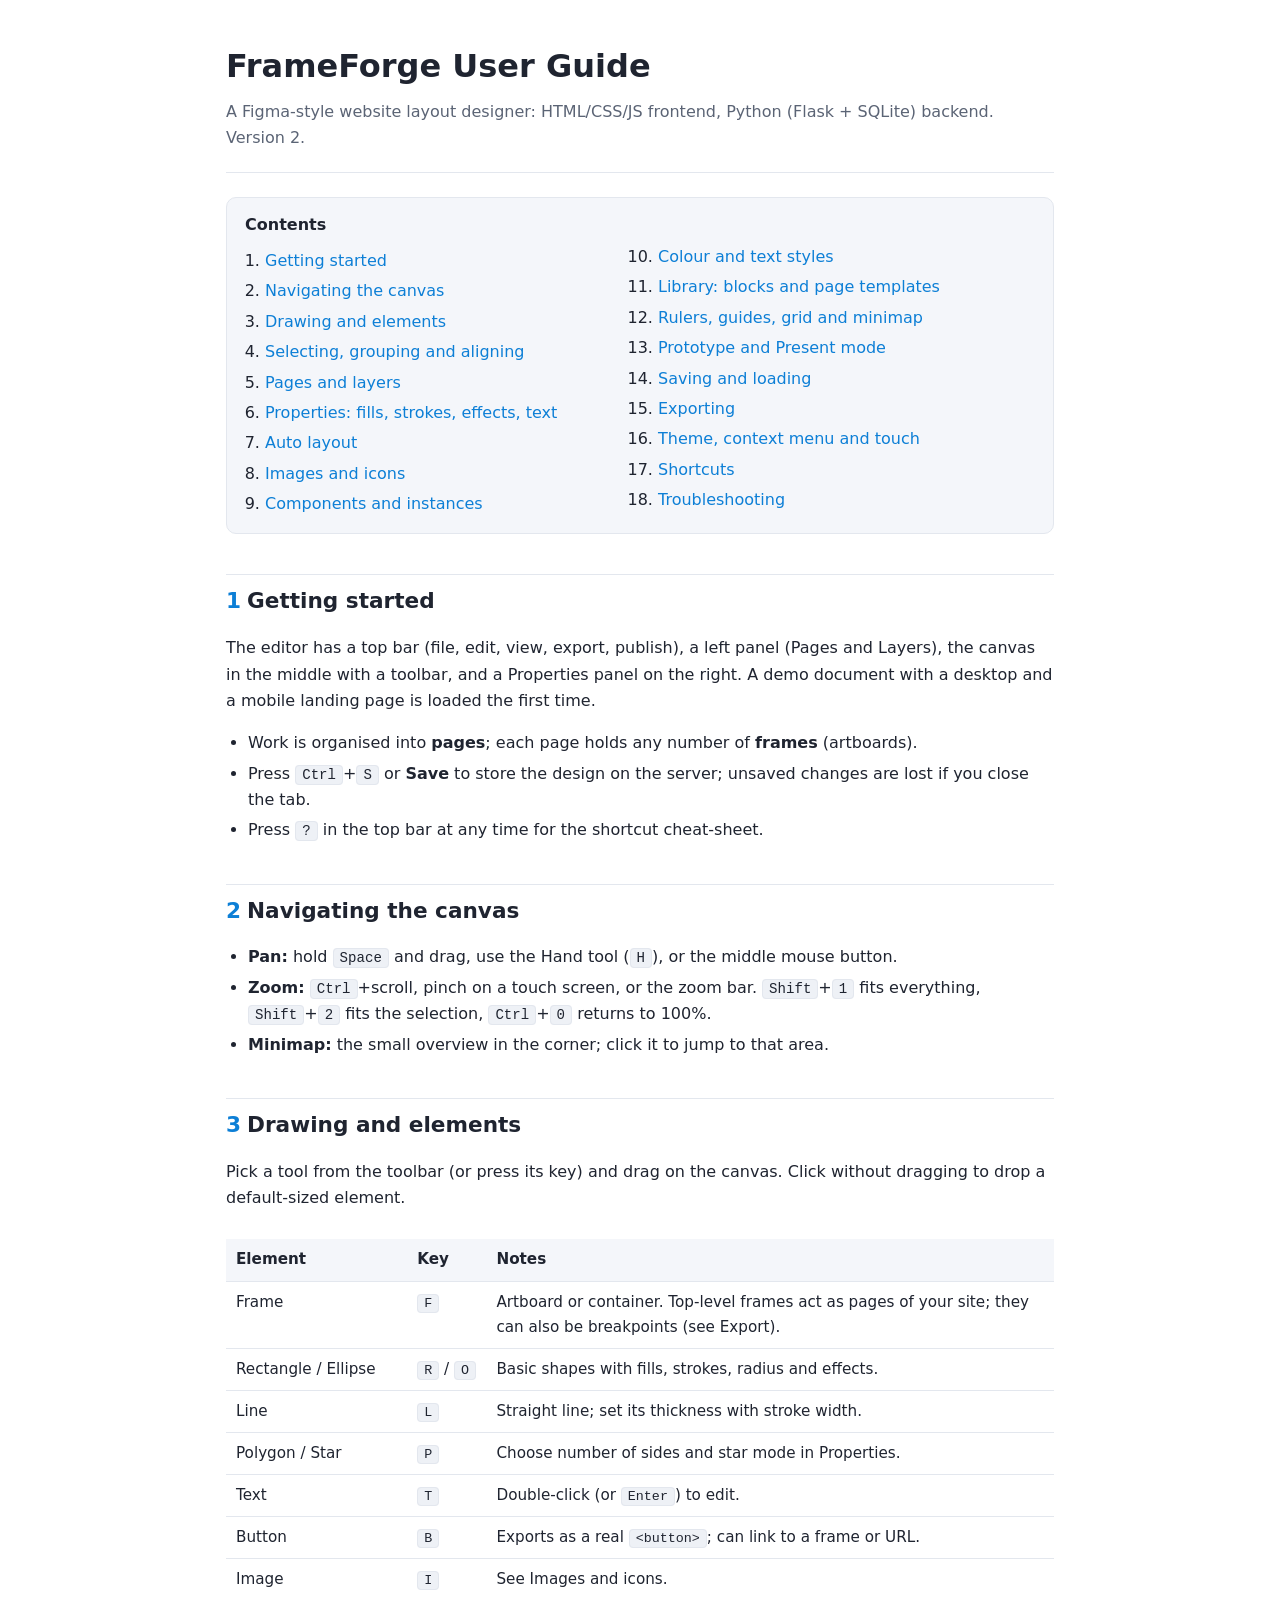
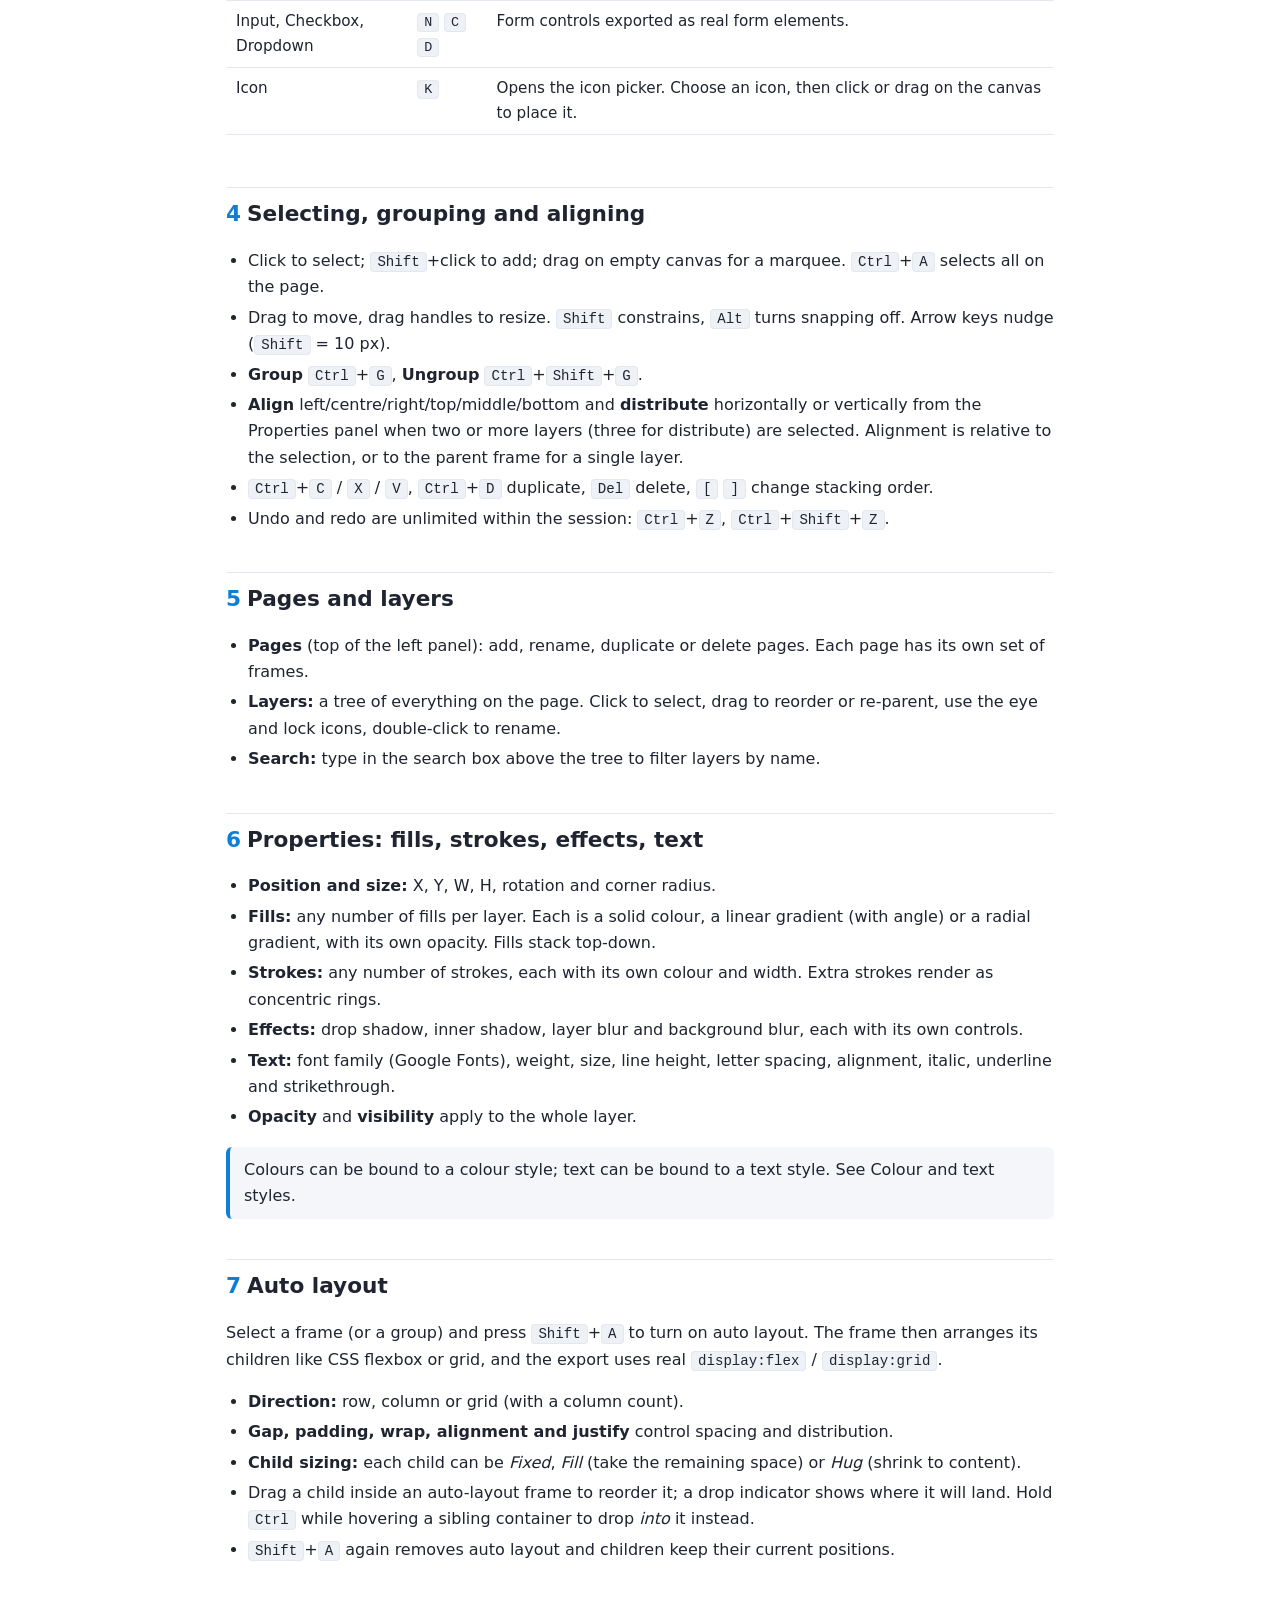
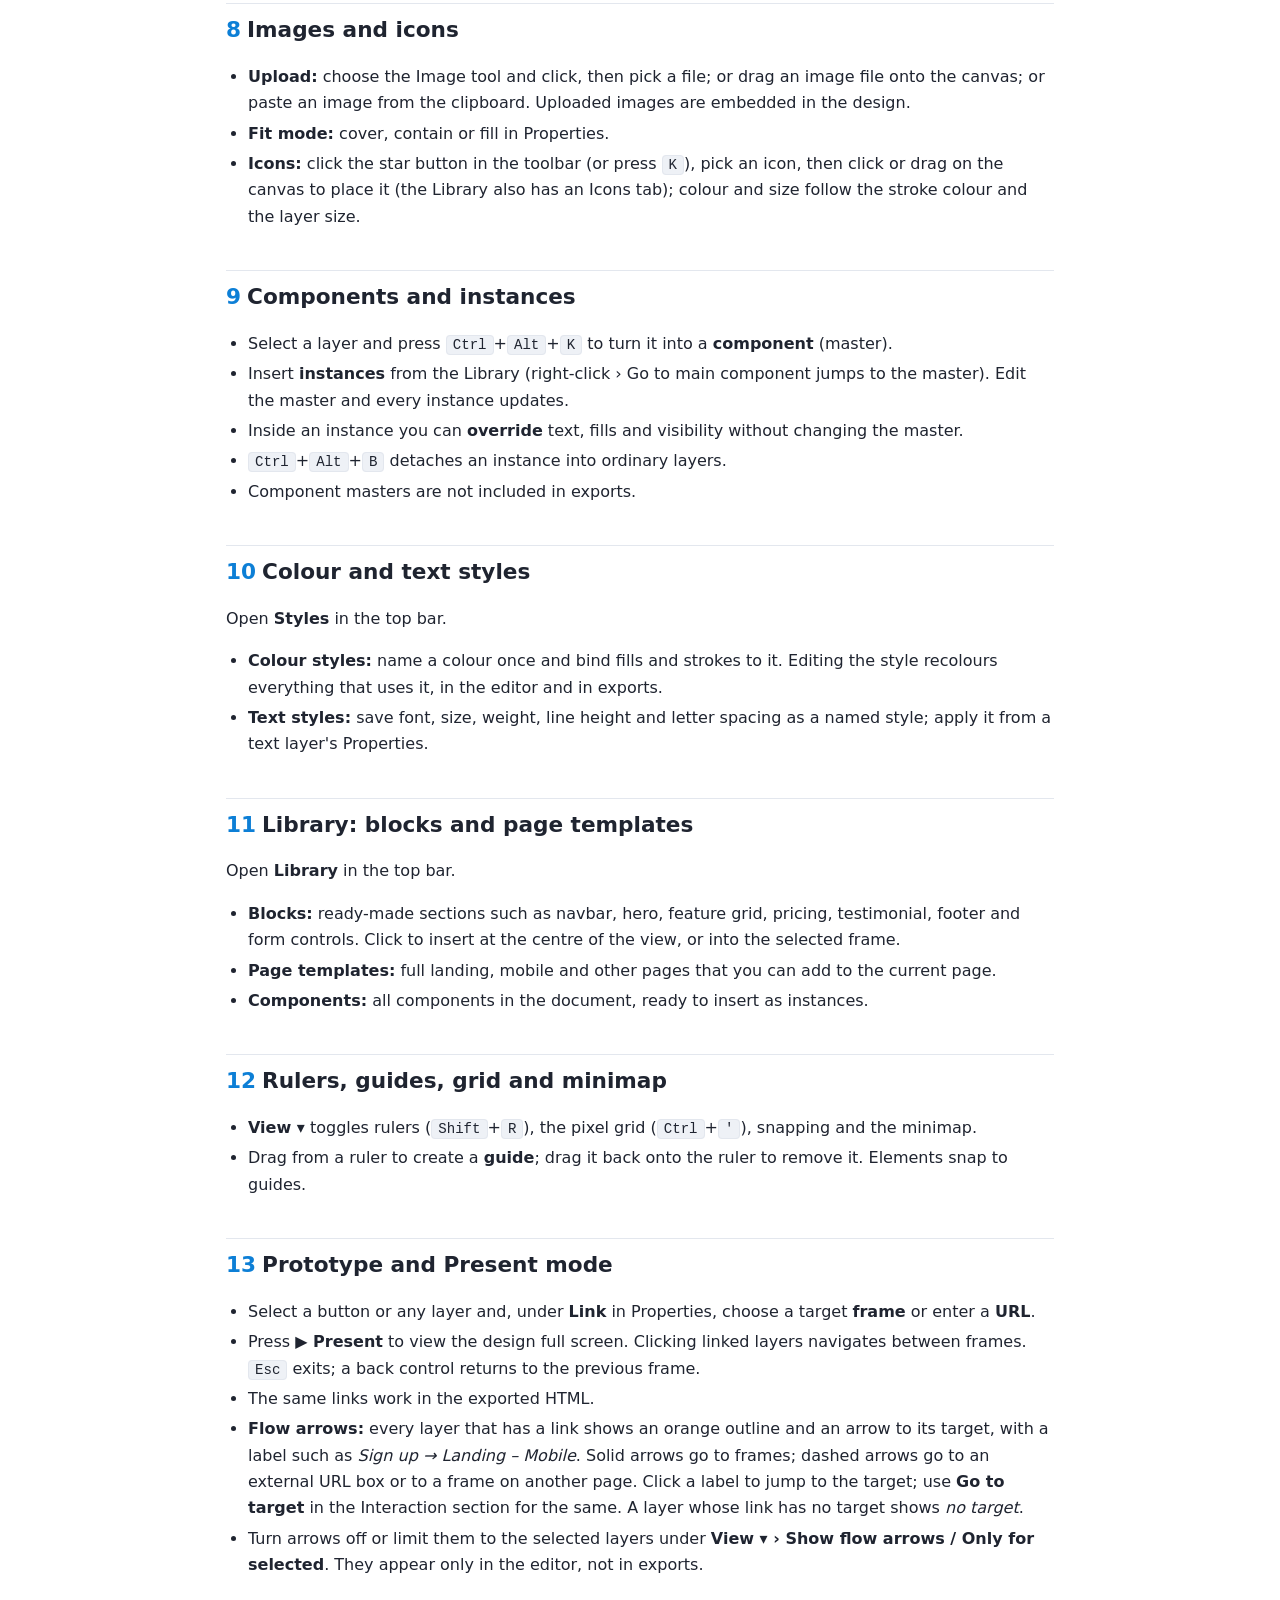
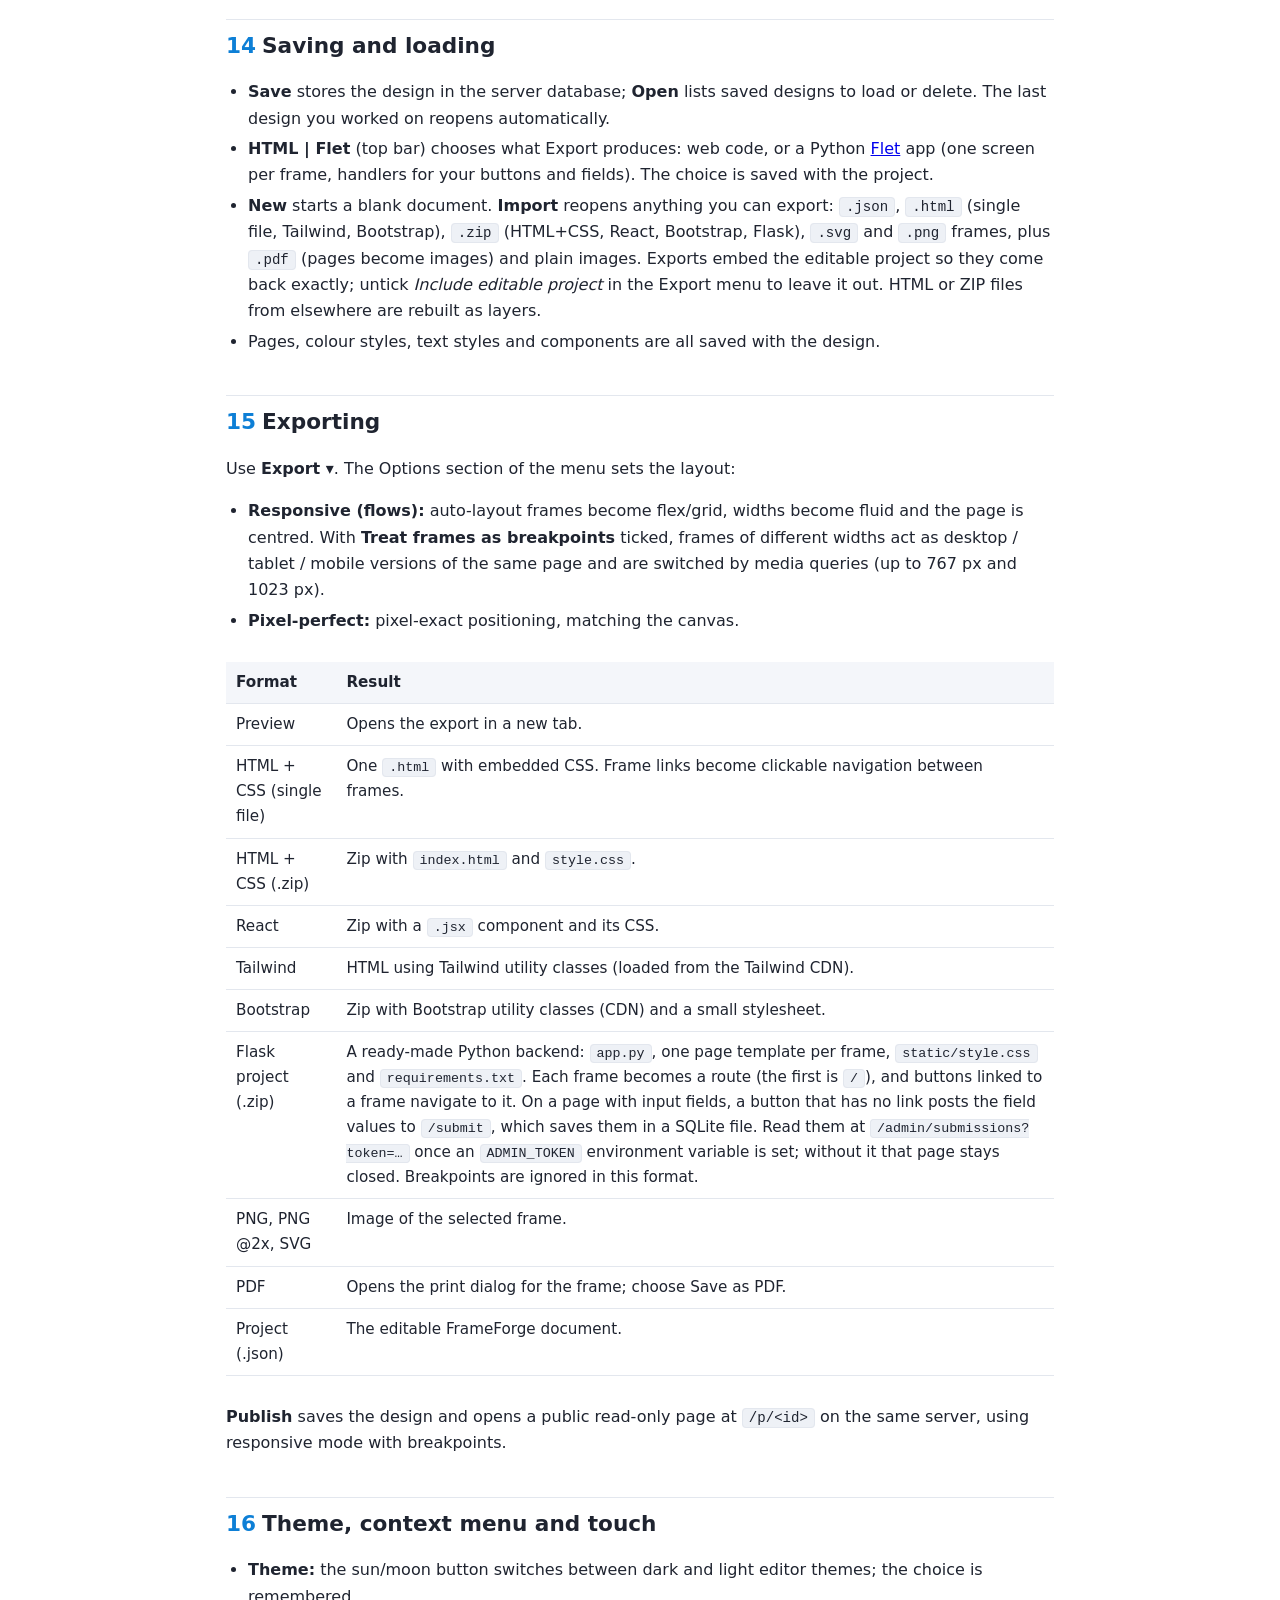
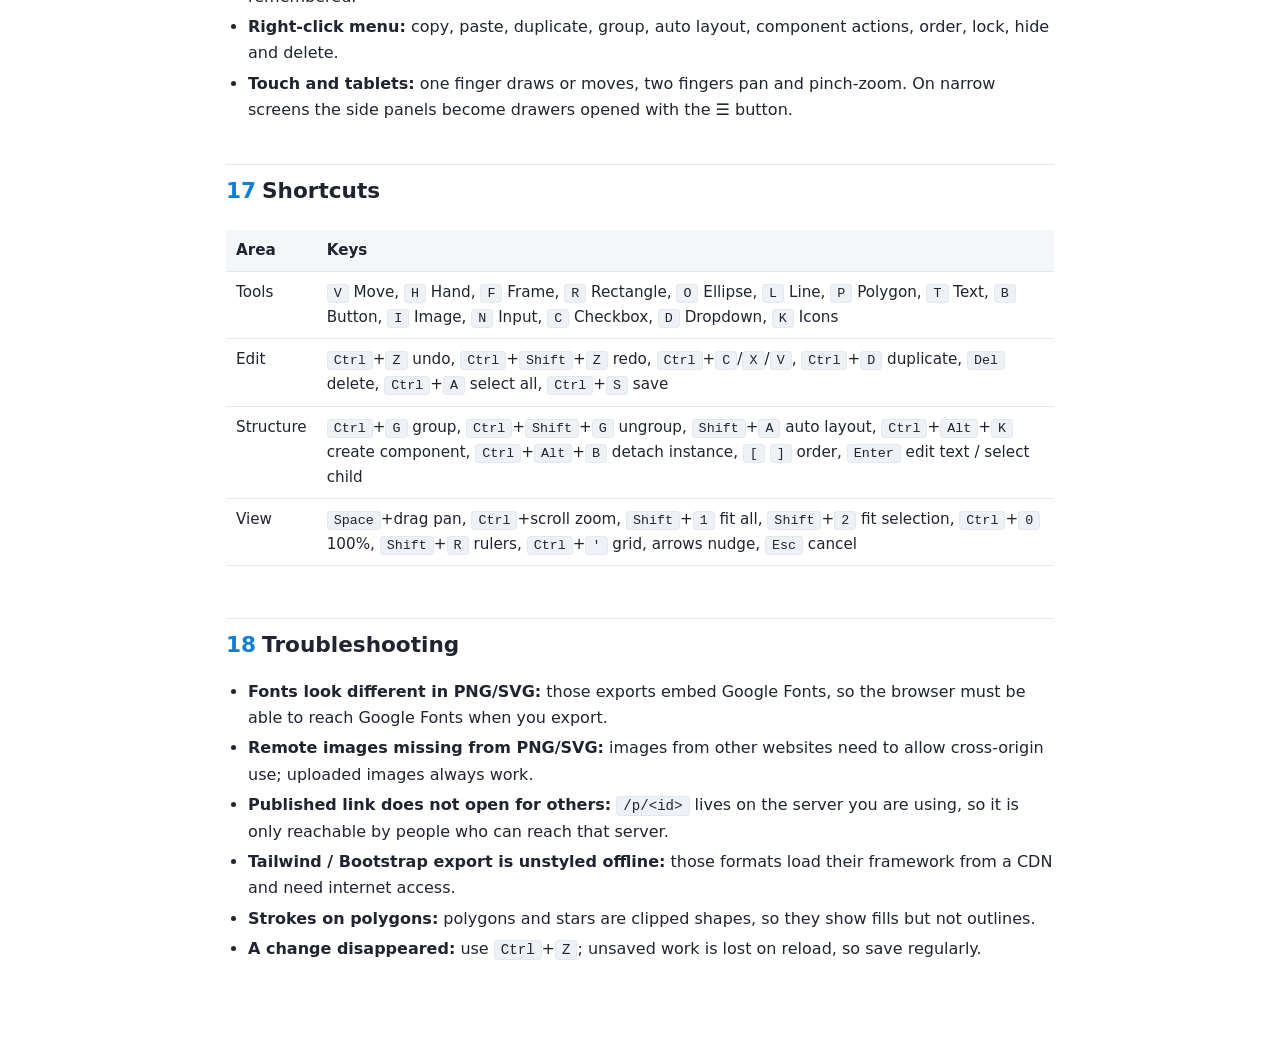
==== commit 1eb7bae3: "feat: Enhance import functionality and add Flet export support - Updated import button tooltip to in" ====
--- a/static/user_guide.html
+++ b/static/user_guide.html
@@ -59,7 +59,6 @@
     <li><a href="#lib">Library: blocks and page templates</a></li>
     <li><a href="#guides">Rulers, guides, grid and minimap</a></li>
     <li><a href="#proto">Prototype and Present mode</a></li>
-    <li><a href="#device">Device Preview</a></li>
     <li><a href="#save">Saving and loading</a></li>
     <li><a href="#export">Exporting</a></li>
     <li><a href="#ui">Theme, context menu and touch</a></li>
@@ -182,30 +181,15 @@
   <li>Turn arrows off or limit them to the selected layers under <strong>View &#9662; &rsaquo; Show flow arrows / Only for selected</strong>. They appear only in the editor, not in exports.</li>
 </ul>
 
-<h2 id="device"><span class="n">14</span>Device Preview</h2>
-<p><strong>Device Preview</strong> (next to Present in the top bar) shows a frame inside a phone, tablet or desktop screen, like the device mode in a browser's developer tools. It opens full screen and does not change your design, your selection, the canvas position or undo history.</p>
-<ul>
-  <li><strong>Which frame:</strong> the frame you have selected. If nothing is selected, the first frame on the current page. Use <strong>Frame</strong> to switch to any frame in the project, including frames on other pages.</li>
-  <li><strong>Browser bar:</strong> Back, Forward and Reload (Reload re-reads the current design), plus an address such as <code>frameforge://preview/my-design/landing-mobile</code>. Type another frame's name in the address and press Enter to jump to it.</li>
-  <li><strong>Devices:</strong> iPhone SE, XR, 12 Pro, 15 Pro and 14 Pro Max; Samsung Galaxy S8+, S20 Ultra, A51/71 and Z Fold 5; Pixel 5 and 7; iPad Mini, Air and Pro 12.9&Prime;; Desktop; and <strong>Custom</strong>. Each has a rounded device frame with its camera cut-out or home button.</li>
-  <li><strong>Size:</strong> the width and height boxes show the screen size. Typing a size on any device switches to Custom (120 to 4000 px). In Custom you can also drag the edges of the device to resize it.</li>
-  <li><strong>Orientation:</strong> <em>Rotate</em> switches between portrait and landscape.</li>
-  <li><strong>Content:</strong> <em>Fit width</em> scales the frame to the screen width (small designs are not enlarged past 125% and are centred). <em>Actual size</em> shows it at 100% and lets you scroll sideways too.</li>
-  <li><strong>Scrolling:</strong> the screen scrolls on its own, with the mouse wheel, by dragging, or by touch, independently of the rest of the window.</li>
-  <li><strong>Zoom:</strong> the &minus; and + buttons, the zoom list, <kbd>Ctrl</kbd>+scroll, or <strong>Fit to window</strong> to fit the whole device.</li>
-  <li><strong>Prototype links:</strong> buttons and layers linked to a frame navigate inside the device (across pages too), and URL links open in a new tab. <em>Clickable areas</em> outlines every layer that has a link.</li>
-  <li><strong>Close</strong> with the button or <kbd>Esc</kbd>. Alt+&larr; and Alt+&rarr; go back and forward. Your device, orientation and zoom choices are remembered.</li>
-</ul>
-<div class="tip">Frames are fixed-size artboards, so a desktop frame on a phone screen is scaled down rather than re-laid out. To check a mobile layout, preview your mobile frame.</div>
-
-<h2 id="save"><span class="n">15</span>Saving and loading</h2>
+<h2 id="save"><span class="n">14</span>Saving and loading</h2>
 <ul>
   <li><strong>Save</strong> stores the design in the server database; <strong>Open</strong> lists saved designs to load or delete. The last design you worked on reopens automatically.</li>
+  <li><strong>HTML | Flet</strong> (top bar) chooses what Export produces: web code, or a Python <a href="https://flet.dev">Flet</a> app (one screen per frame, handlers for your buttons and fields). The choice is saved with the project.</li>
   <li><strong>New</strong> starts a blank document. <strong>Import</strong> reopens anything you can export: <code>.json</code>, <code>.html</code> (single file, Tailwind, Bootstrap), <code>.zip</code> (HTML+CSS, React, Bootstrap, Flask), <code>.svg</code> and <code>.png</code> frames, plus <code>.pdf</code> (pages become images) and plain images. Exports embed the editable project so they come back exactly; untick <em>Include editable project</em> in the Export menu to leave it out. HTML or ZIP files from elsewhere are rebuilt as layers.</li>
   <li>Pages, colour styles, text styles and components are all saved with the design.</li>
 </ul>
 
-<h2 id="export"><span class="n">16</span>Exporting</h2>
+<h2 id="export"><span class="n">15</span>Exporting</h2>
 <p>Use <strong>Export &#9662;</strong>. The Options section of the menu sets the layout:</p>
 <ul>
   <li><strong>Responsive (flows):</strong> auto-layout frames become flex/grid, widths become fluid and the page is centred. With <strong>Treat frames as breakpoints</strong> ticked, frames of different widths act as desktop / tablet / mobile versions of the same page and are switched by media queries (up to 767 px and 1023 px).</li>
@@ -226,14 +210,14 @@
 </table></div>
 <p><strong>Publish</strong> saves the design and opens a public read-only page at <code>/p/&lt;id&gt;</code> on the same server, using responsive mode with breakpoints.</p>
 
-<h2 id="ui"><span class="n">17</span>Theme, context menu and touch</h2>
+<h2 id="ui"><span class="n">16</span>Theme, context menu and touch</h2>
 <ul>
   <li><strong>Theme:</strong> the sun/moon button switches between dark and light editor themes; the choice is remembered.</li>
   <li><strong>Right-click menu:</strong> copy, paste, duplicate, group, auto layout, component actions, order, lock, hide and delete.</li>
   <li><strong>Touch and tablets:</strong> one finger draws or moves, two fingers pan and pinch-zoom. On narrow screens the side panels become drawers opened with the &#9776; button.</li>
 </ul>
 
-<h2 id="keys"><span class="n">18</span>Shortcuts</h2>
+<h2 id="keys"><span class="n">17</span>Shortcuts</h2>
 <div class="tblwrap"><table>
 <tr><th>Area</th><th>Keys</th></tr>
 <tr><td>Tools</td><td><kbd>V</kbd> Move, <kbd>H</kbd> Hand, <kbd>F</kbd> Frame, <kbd>R</kbd> Rectangle, <kbd>O</kbd> Ellipse, <kbd>L</kbd> Line, <kbd>P</kbd> Polygon, <kbd>T</kbd> Text, <kbd>B</kbd> Button, <kbd>I</kbd> Image, <kbd>N</kbd> Input, <kbd>C</kbd> Checkbox, <kbd>D</kbd> Dropdown, <kbd>K</kbd> Icons</td></tr>
@@ -242,7 +226,7 @@
 <tr><td>View</td><td><kbd>Space</kbd>+drag pan, <kbd>Ctrl</kbd>+scroll zoom, <kbd>Shift</kbd>+<kbd>1</kbd> fit all, <kbd>Shift</kbd>+<kbd>2</kbd> fit selection, <kbd>Ctrl</kbd>+<kbd>0</kbd> 100%, <kbd>Shift</kbd>+<kbd>R</kbd> rulers, <kbd>Ctrl</kbd>+<kbd>'</kbd> grid, arrows nudge, <kbd>Esc</kbd> cancel</td></tr>
 </table></div>
 
-<h2 id="trouble"><span class="n">19</span>Troubleshooting</h2>
+<h2 id="trouble"><span class="n">18</span>Troubleshooting</h2>
 <ul>
   <li><strong>Fonts look different in PNG/SVG:</strong> those exports embed Google Fonts, so the browser must be able to reach Google Fonts when you export.</li>
   <li><strong>Remote images missing from PNG/SVG:</strong> images from other websites need to allow cross-origin use; uploaded images always work.</li>
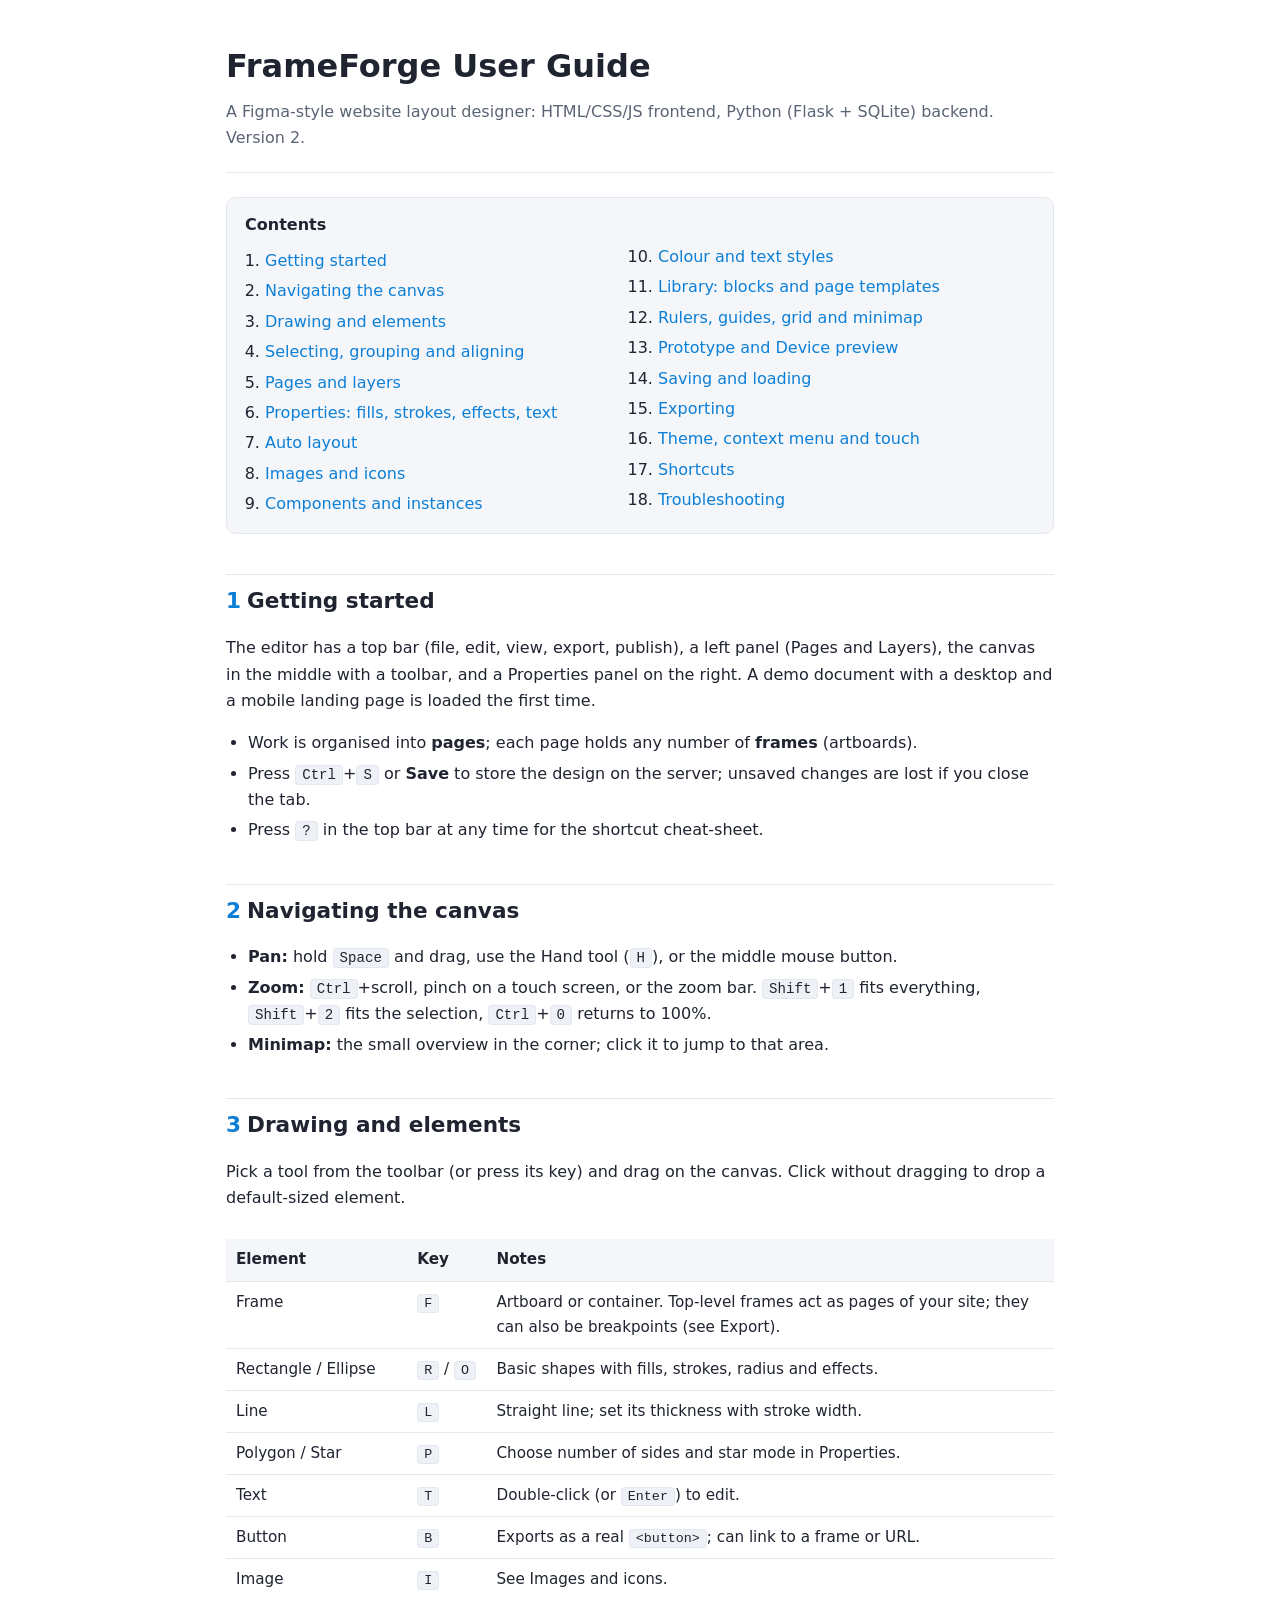
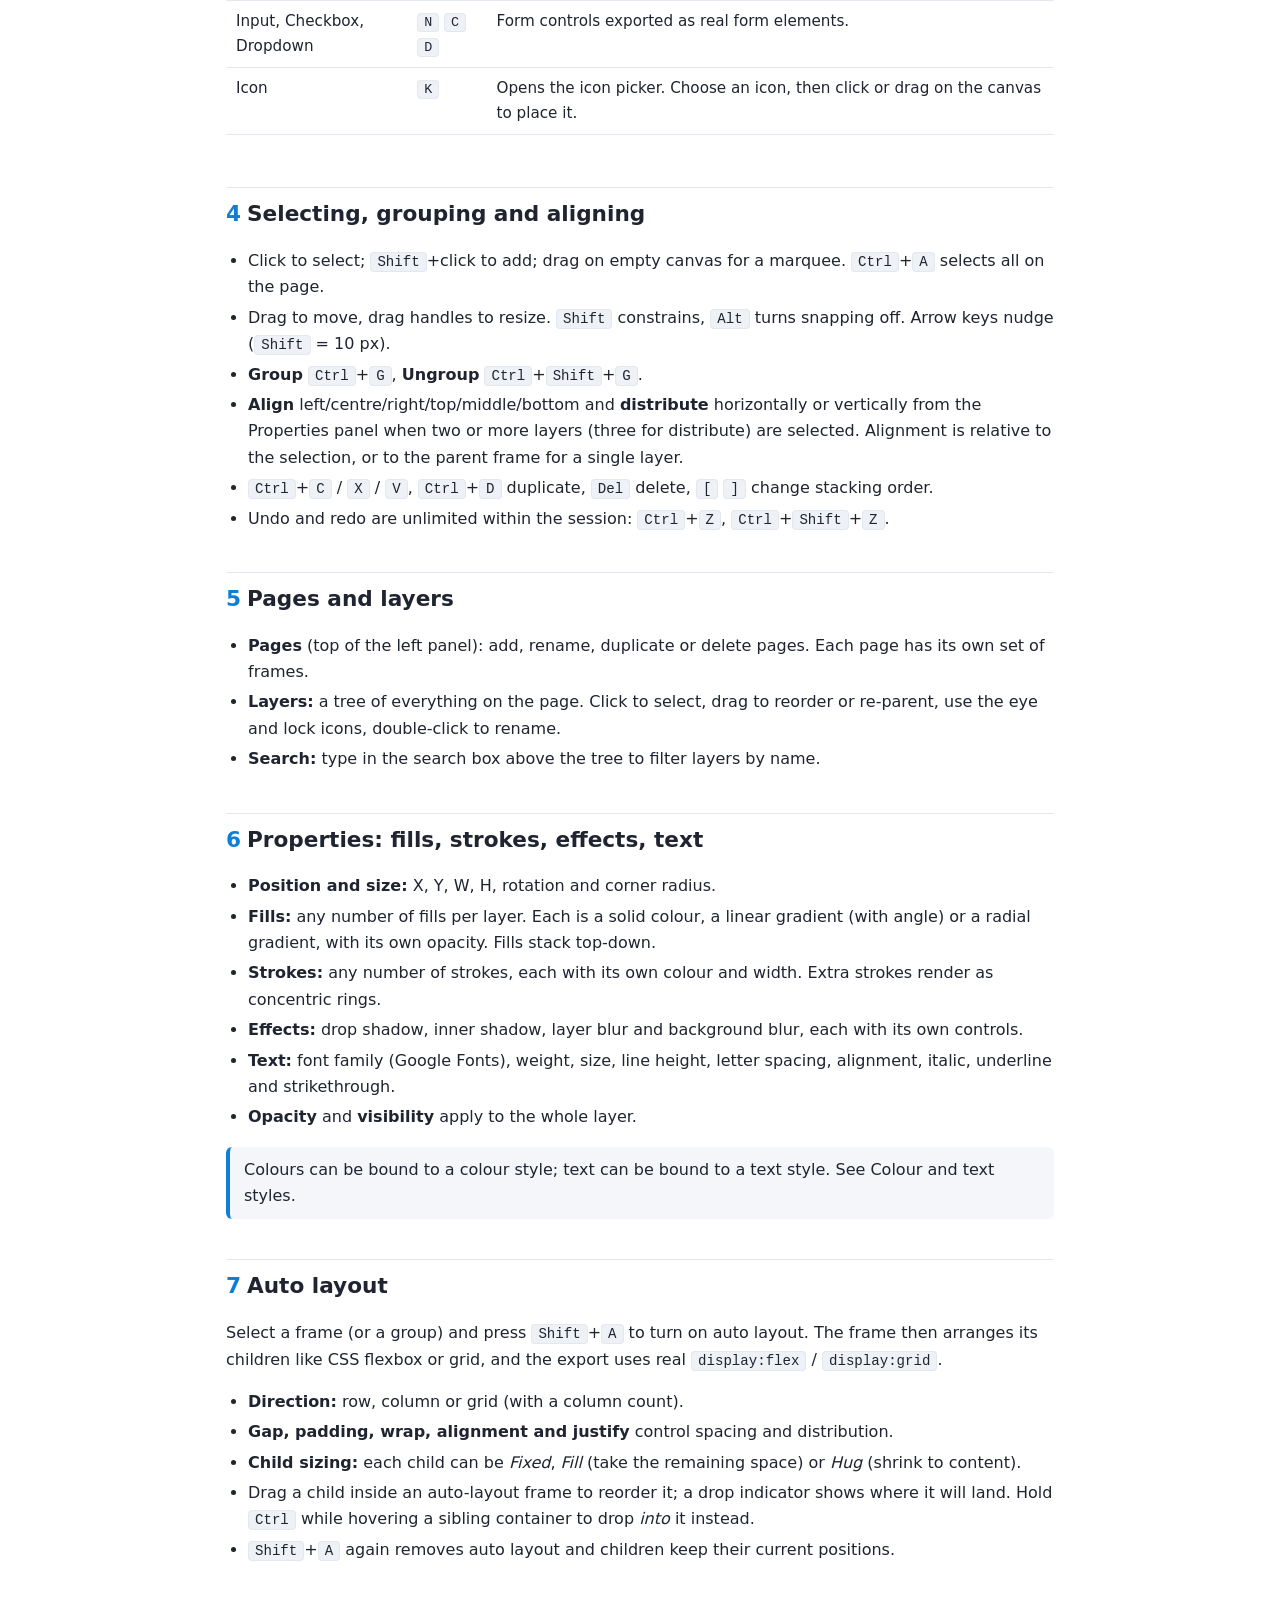
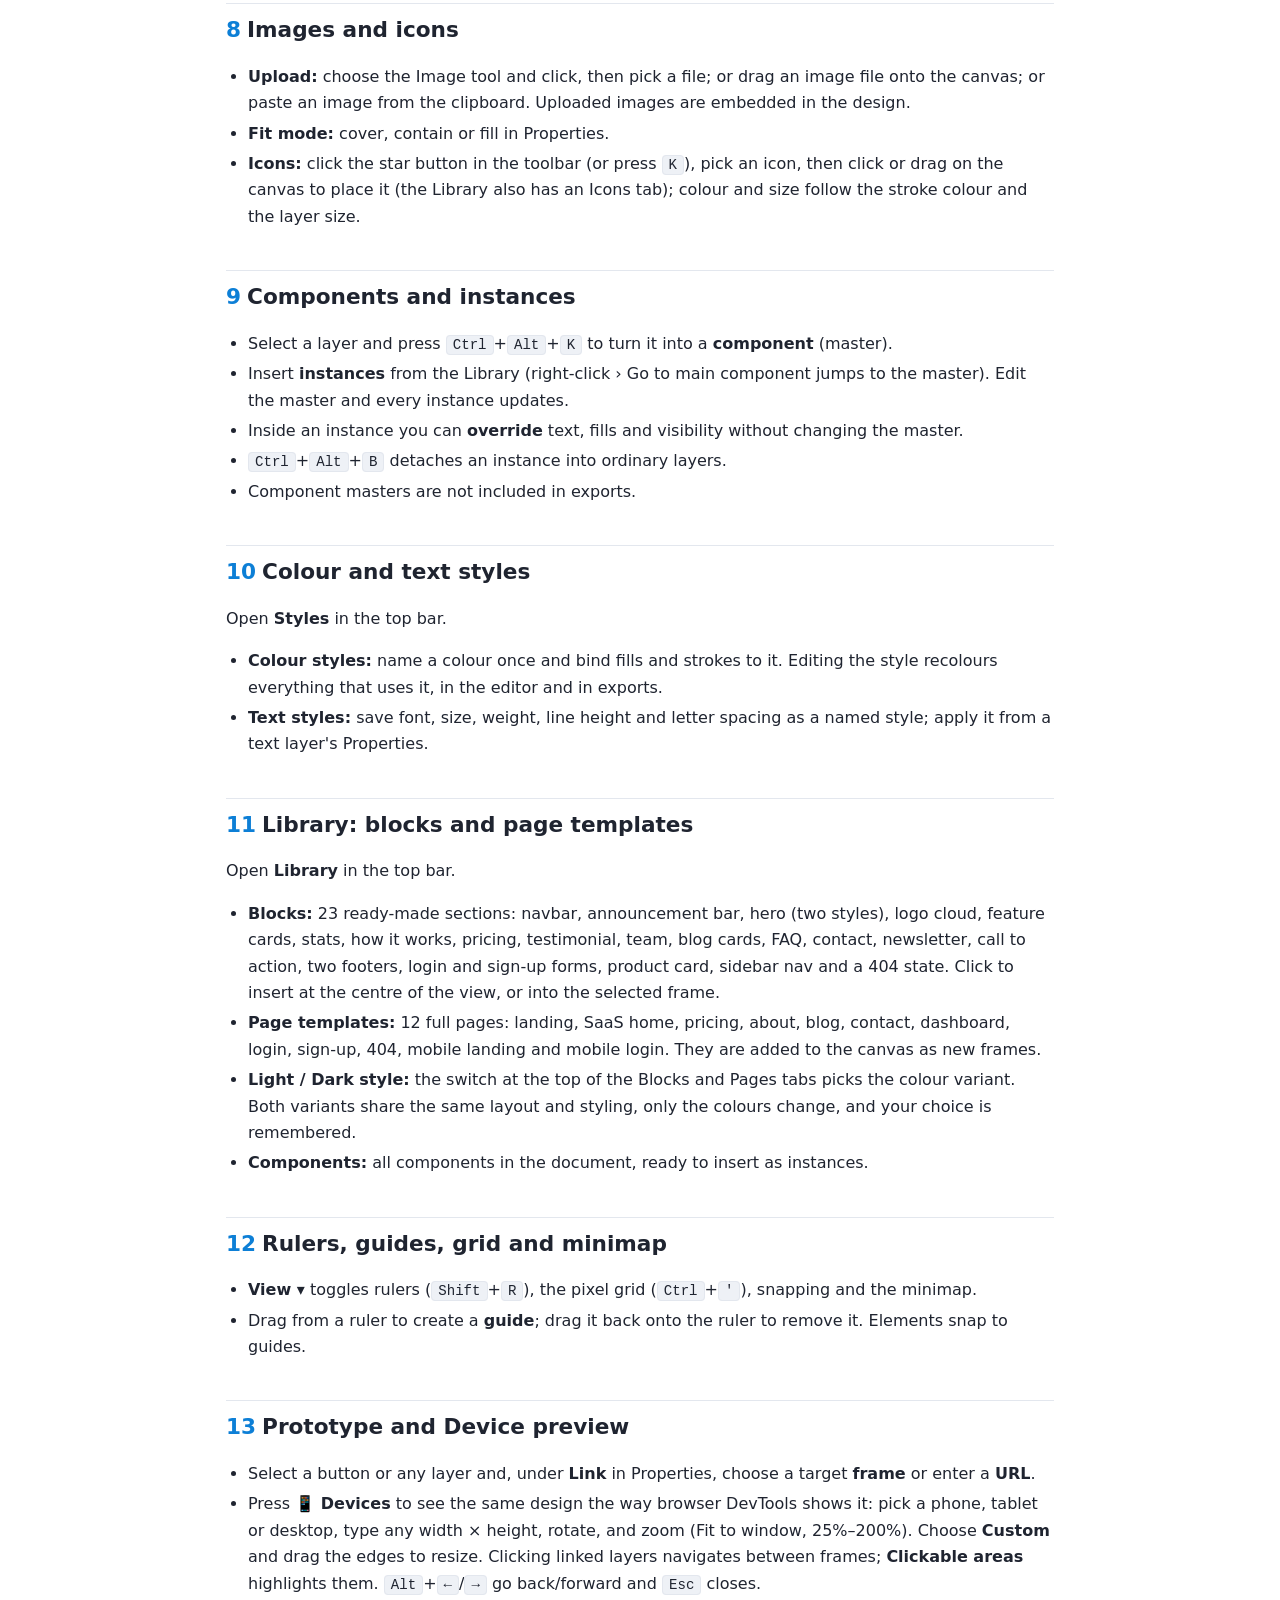
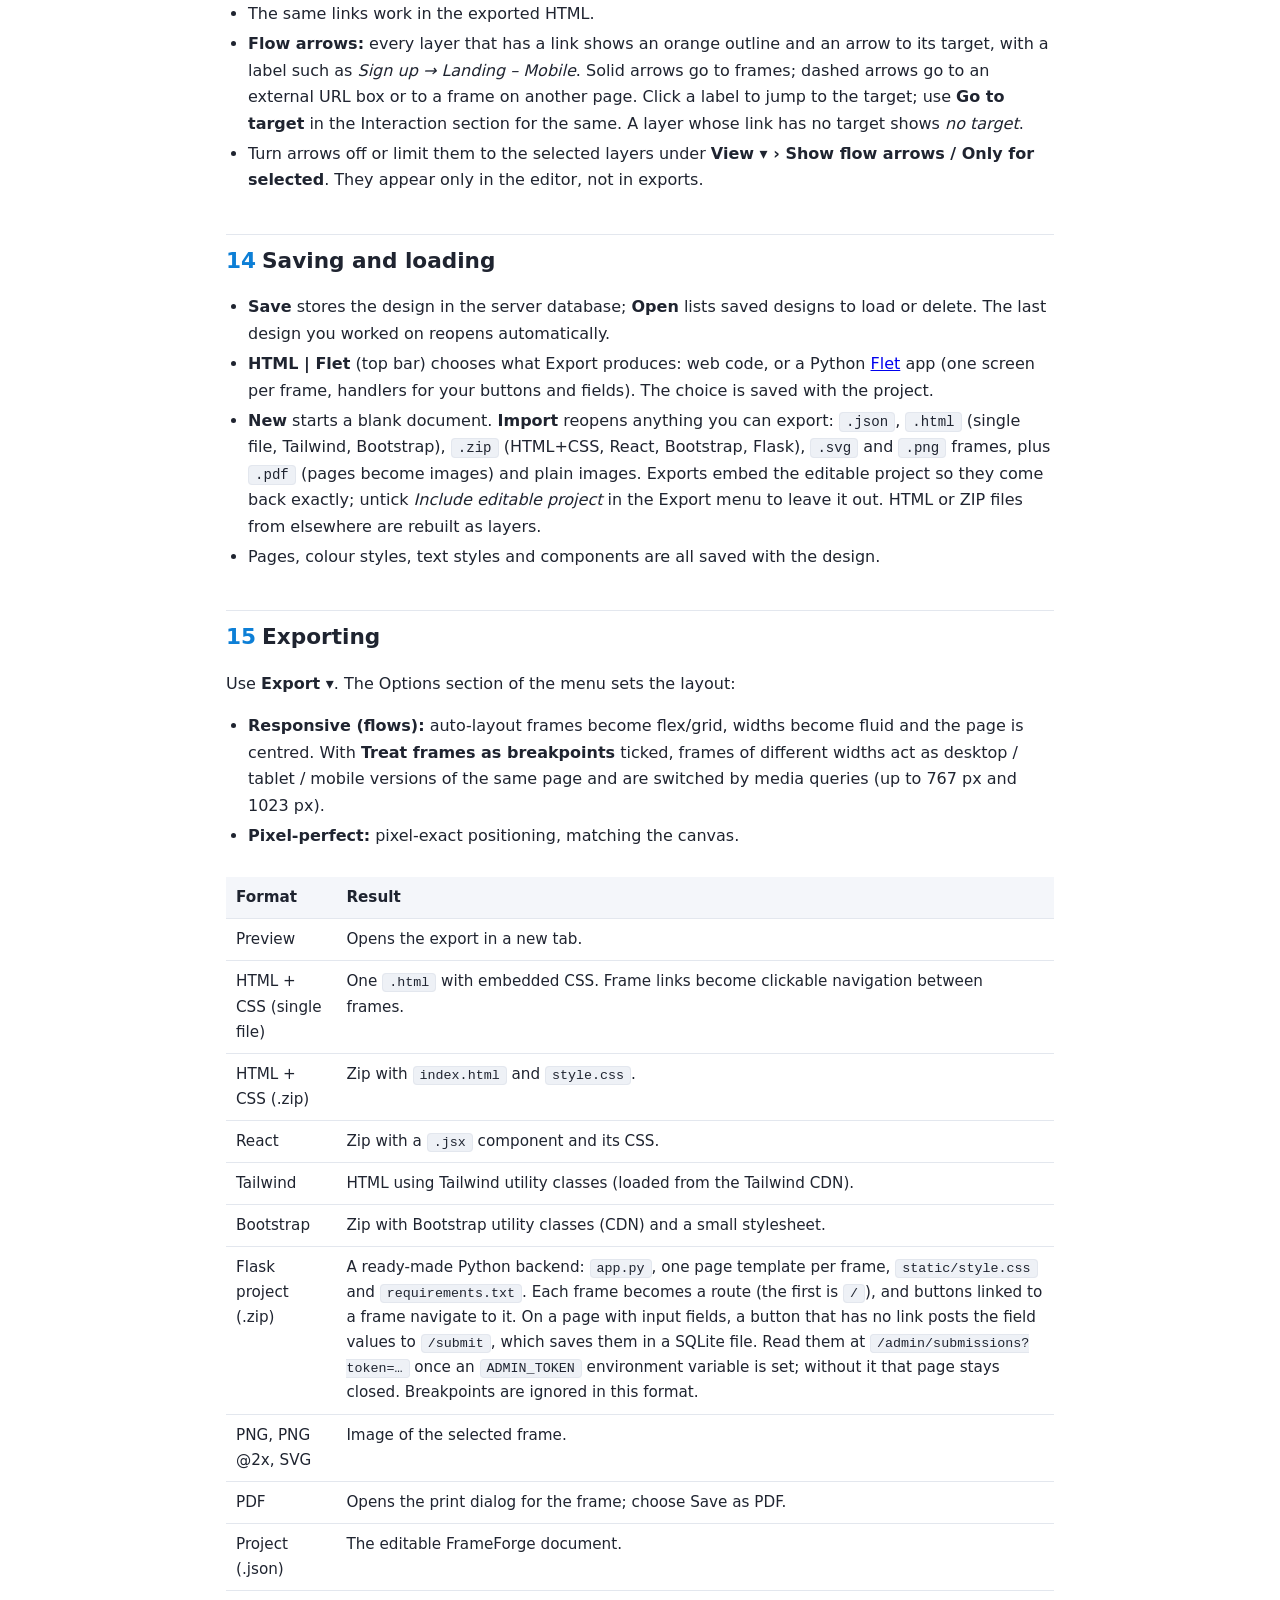
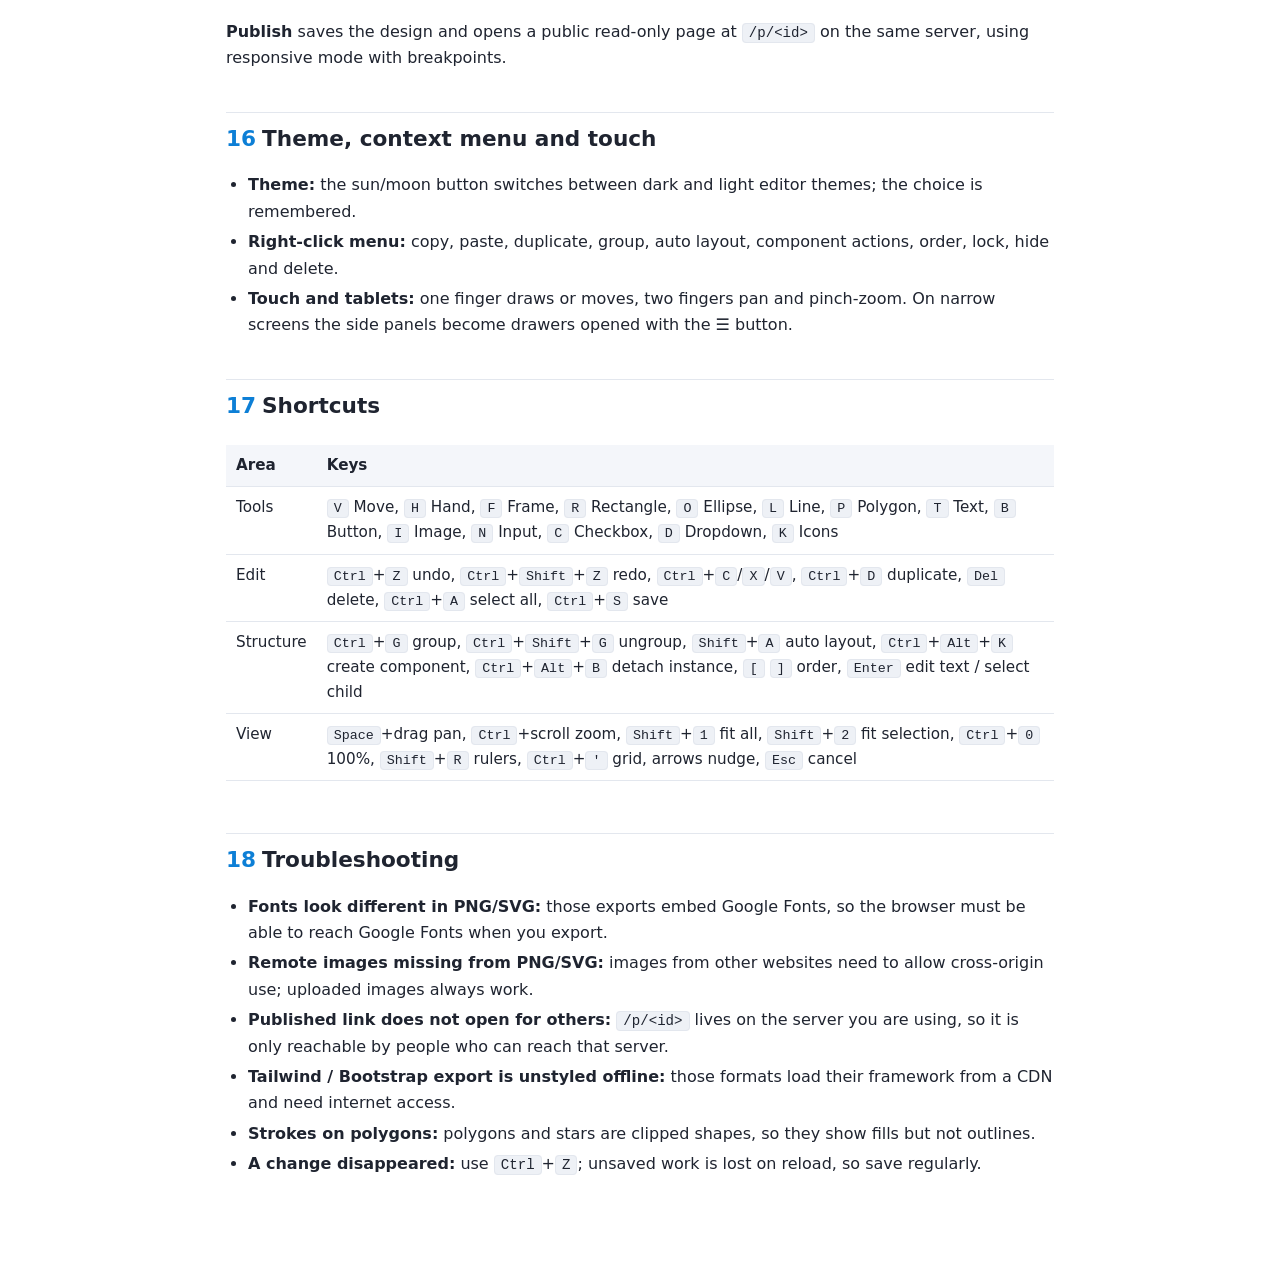
==== commit 0588e059: "Refactor prototype mode to device preview; update styles and user guide - Changed modal and prototyp" ====
--- a/static/user_guide.html
+++ b/static/user_guide.html
@@ -58,7 +58,7 @@
     <li><a href="#styles">Colour and text styles</a></li>
     <li><a href="#lib">Library: blocks and page templates</a></li>
     <li><a href="#guides">Rulers, guides, grid and minimap</a></li>
-    <li><a href="#proto">Prototype and Present mode</a></li>
+    <li><a href="#proto">Prototype and Device preview</a></li>
     <li><a href="#save">Saving and loading</a></li>
     <li><a href="#export">Exporting</a></li>
     <li><a href="#ui">Theme, context menu and touch</a></li>
@@ -161,8 +161,9 @@
 <h2 id="lib"><span class="n">11</span>Library: blocks and page templates</h2>
 <p>Open <strong>Library</strong> in the top bar.</p>
 <ul>
-  <li><strong>Blocks:</strong> ready-made sections such as navbar, hero, feature grid, pricing, testimonial, footer and form controls. Click to insert at the centre of the view, or into the selected frame.</li>
-  <li><strong>Page templates:</strong> full landing, mobile and other pages that you can add to the current page.</li>
+  <li><strong>Blocks:</strong> 23 ready-made sections: navbar, announcement bar, hero (two styles), logo cloud, feature cards, stats, how it works, pricing, testimonial, team, blog cards, FAQ, contact, newsletter, call to action, two footers, login and sign-up forms, product card, sidebar nav and a 404 state. Click to insert at the centre of the view, or into the selected frame.</li>
+  <li><strong>Page templates:</strong> 12 full pages: landing, SaaS home, pricing, about, blog, contact, dashboard, login, sign-up, 404, mobile landing and mobile login. They are added to the canvas as new frames.</li>
+  <li><strong>Light / Dark style:</strong> the switch at the top of the Blocks and Pages tabs picks the colour variant. Both variants share the same layout and styling, only the colours change, and your choice is remembered.</li>
   <li><strong>Components:</strong> all components in the document, ready to insert as instances.</li>
 </ul>
 
@@ -172,10 +173,10 @@
   <li>Drag from a ruler to create a <strong>guide</strong>; drag it back onto the ruler to remove it. Elements snap to guides.</li>
 </ul>
 
-<h2 id="proto"><span class="n">13</span>Prototype and Present mode</h2>
+<h2 id="proto"><span class="n">13</span>Prototype and Device preview</h2>
 <ul>
   <li>Select a button or any layer and, under <strong>Link</strong> in Properties, choose a target <strong>frame</strong> or enter a <strong>URL</strong>.</li>
-  <li>Press <strong>&#9654; Present</strong> to view the design full screen. Clicking linked layers navigates between frames. <kbd>Esc</kbd> exits; a back control returns to the previous frame.</li>
+  <li>Press <strong>&#128241; Devices</strong> to see the same design the way browser DevTools shows it: pick a phone, tablet or desktop, type any width &times; height, rotate, and zoom (Fit to window, 25%&ndash;200%). Choose <strong>Custom</strong> and drag the edges to resize. Clicking linked layers navigates between frames; <strong>Clickable areas</strong> highlights them. <kbd>Alt</kbd>+<kbd>&larr;</kbd>/<kbd>&rarr;</kbd> go back/forward and <kbd>Esc</kbd> closes.</li>
   <li>The same links work in the exported HTML.</li>
   <li><strong>Flow arrows:</strong> every layer that has a link shows an orange outline and an arrow to its target, with a label such as <em>Sign up &rarr; Landing &ndash; Mobile</em>. Solid arrows go to frames; dashed arrows go to an external URL box or to a frame on another page. Click a label to jump to the target; use <strong>Go to target</strong> in the Interaction section for the same. A layer whose link has no target shows <em>no target</em>.</li>
   <li>Turn arrows off or limit them to the selected layers under <strong>View &#9662; &rsaquo; Show flow arrows / Only for selected</strong>. They appear only in the editor, not in exports.</li>
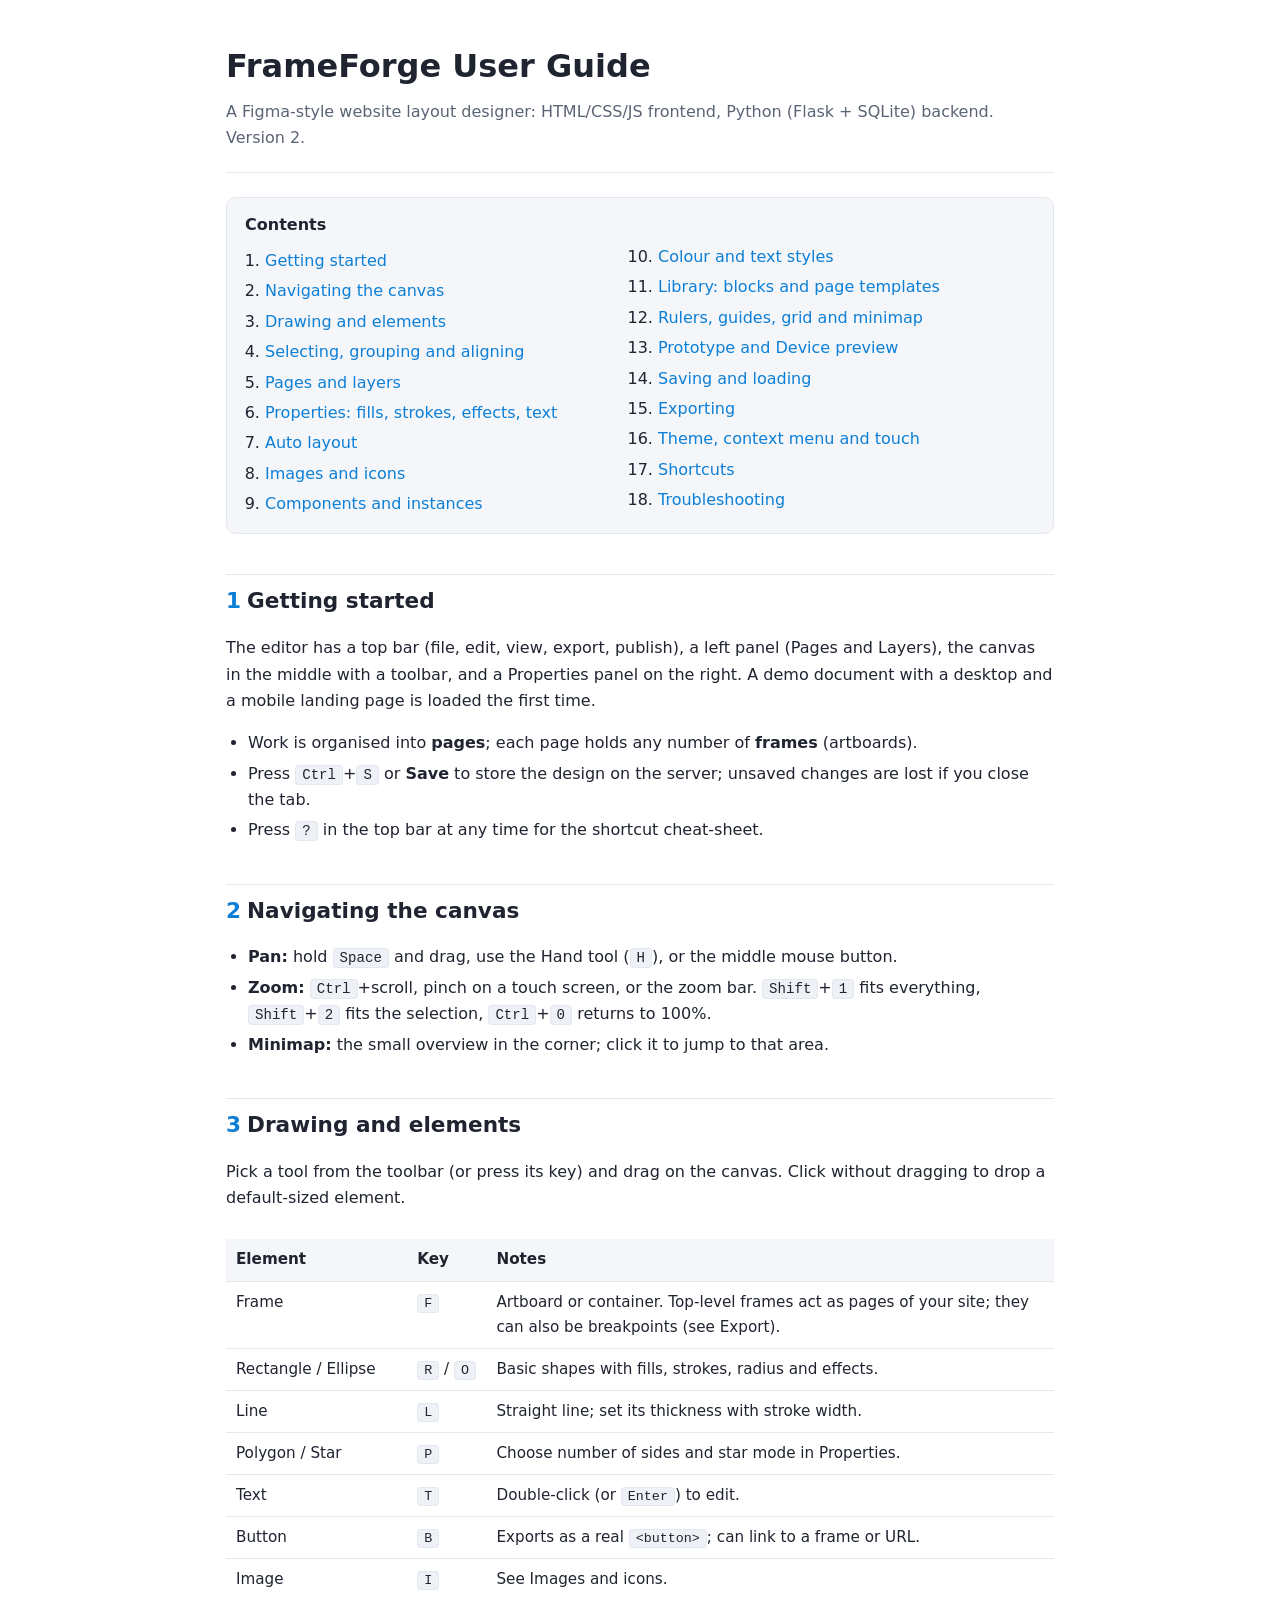
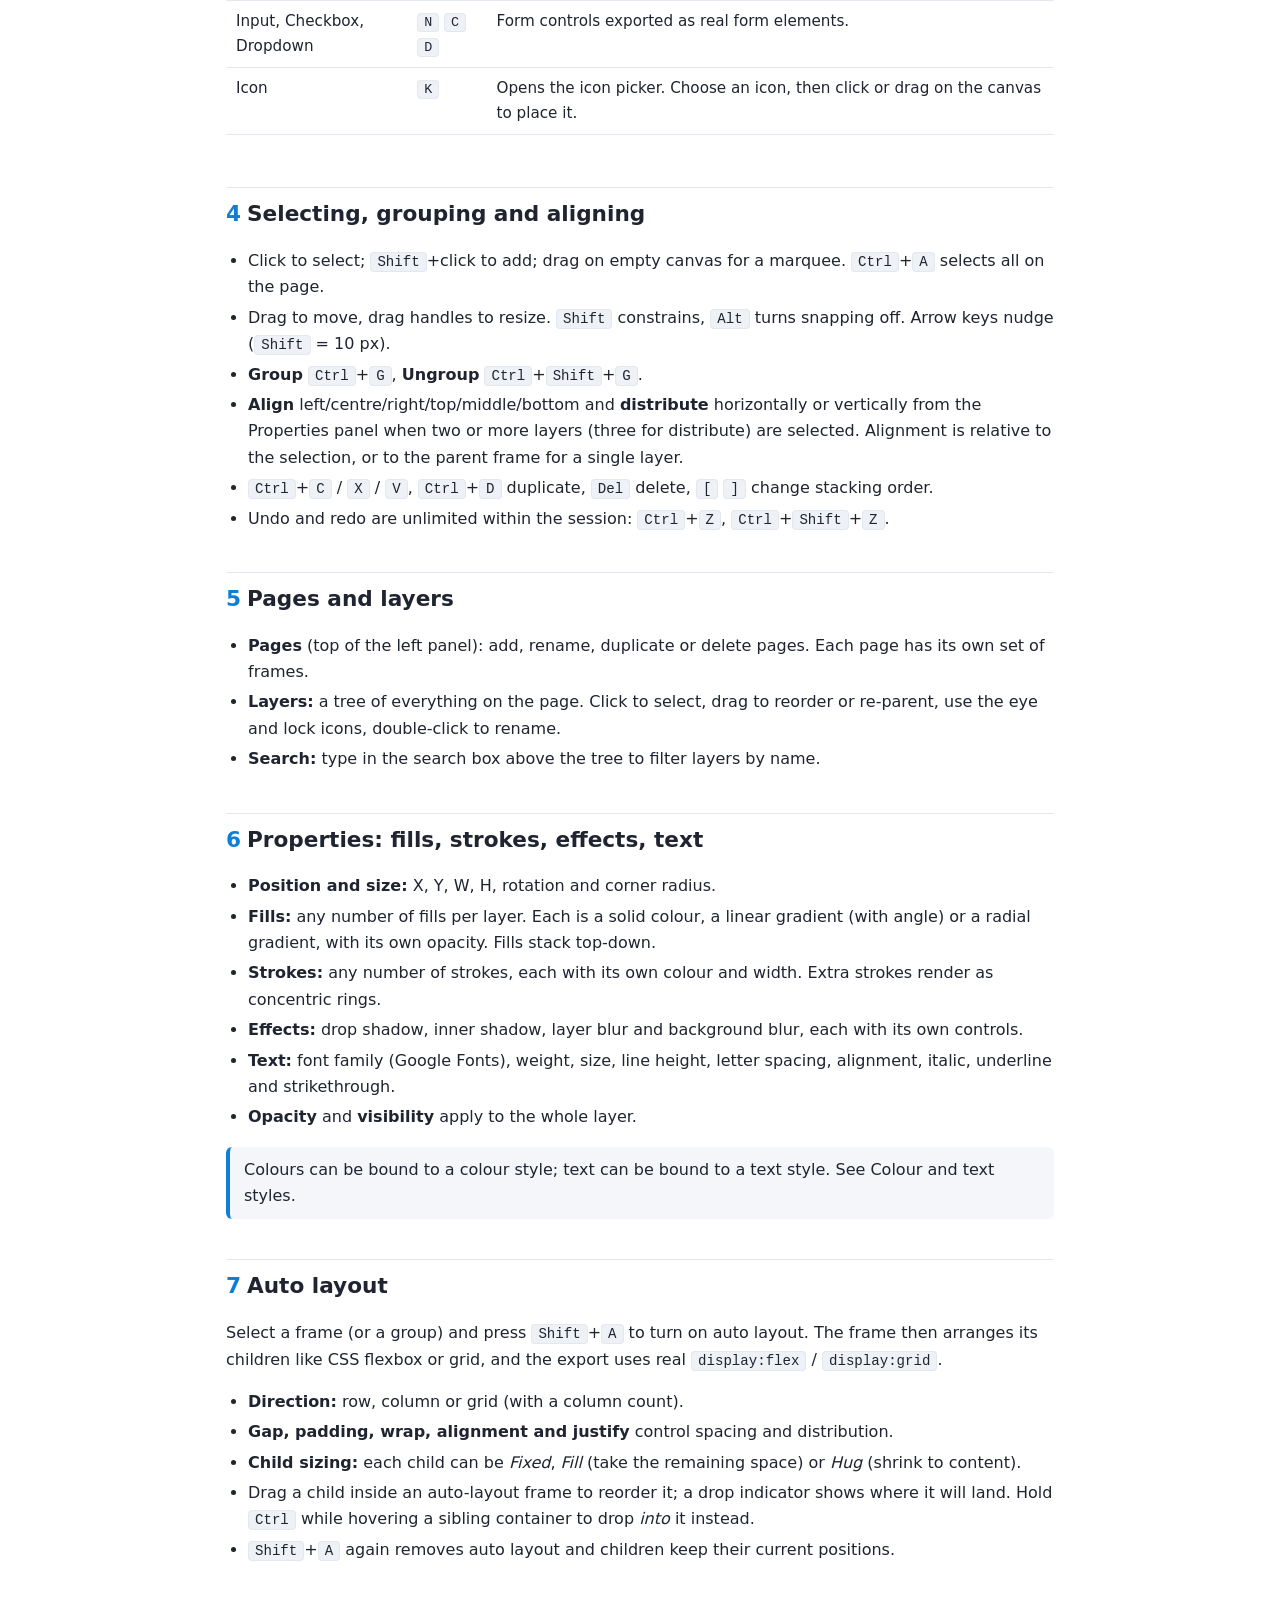
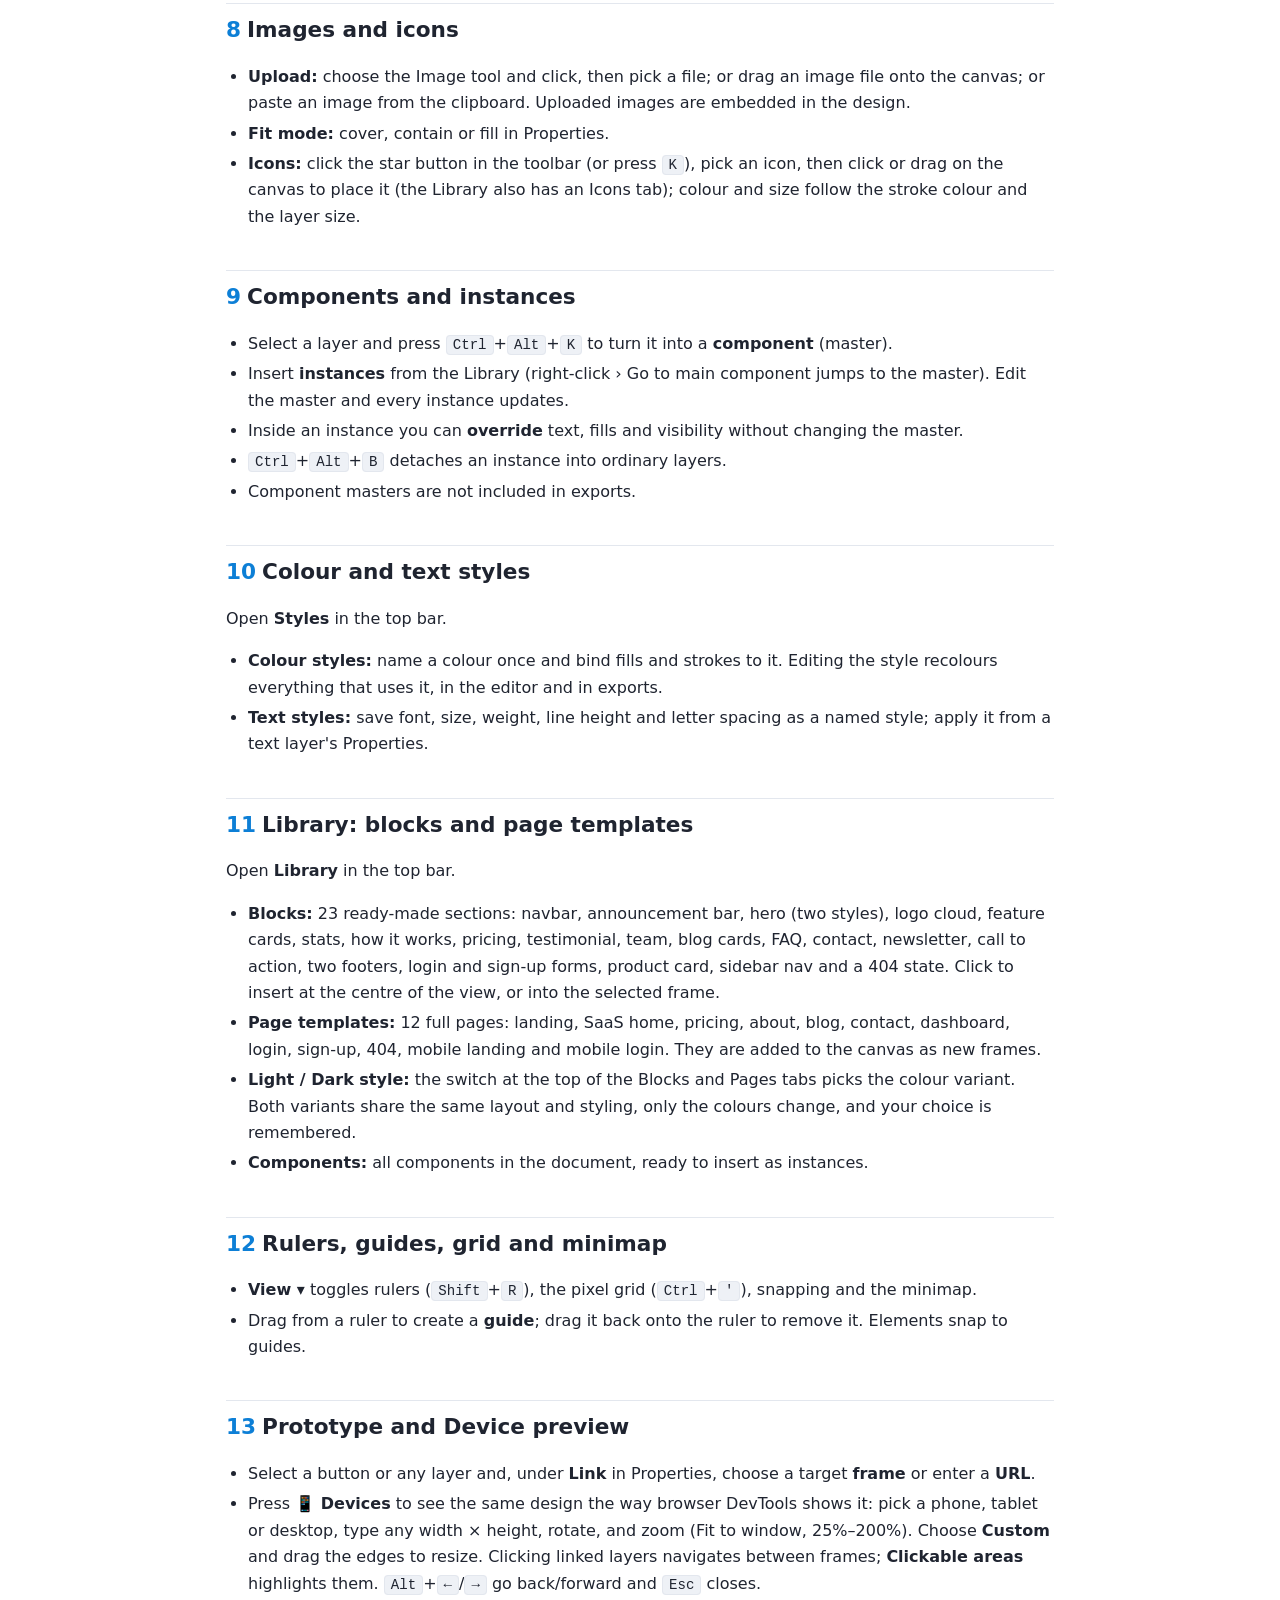
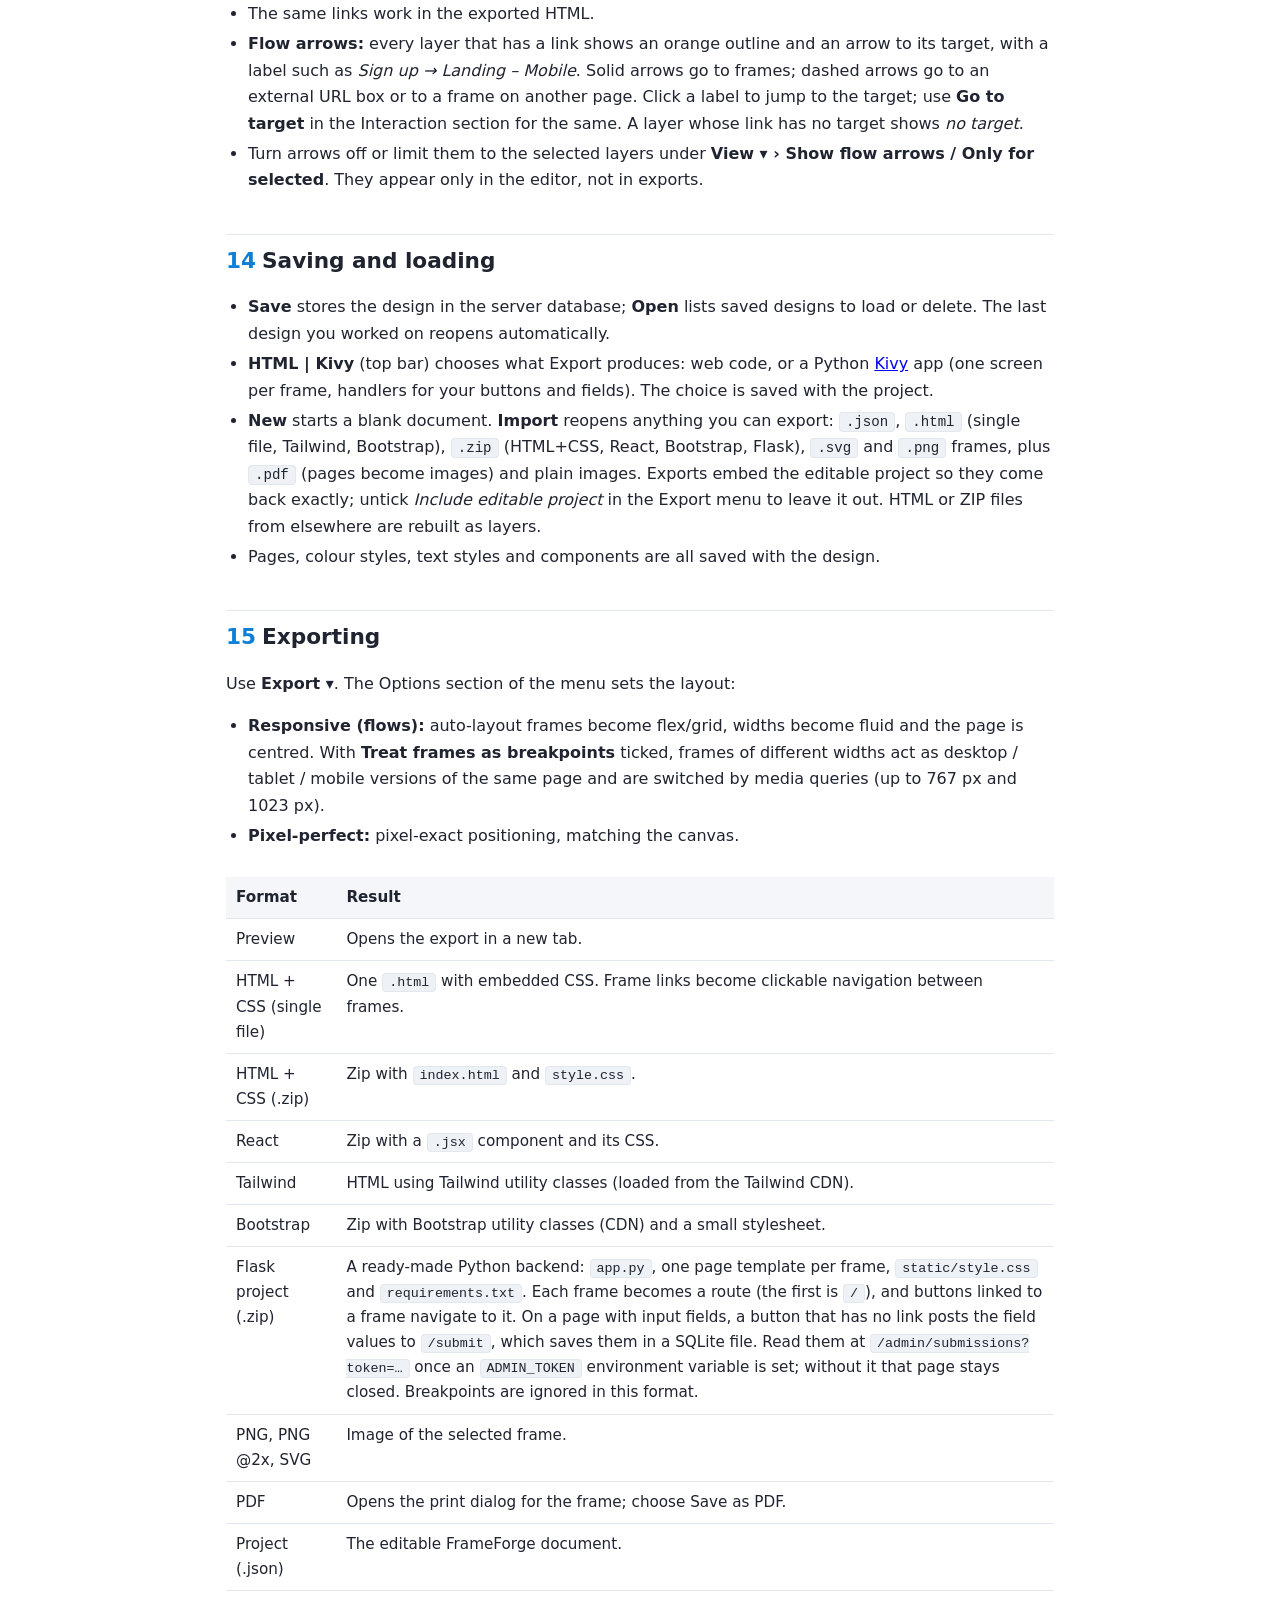
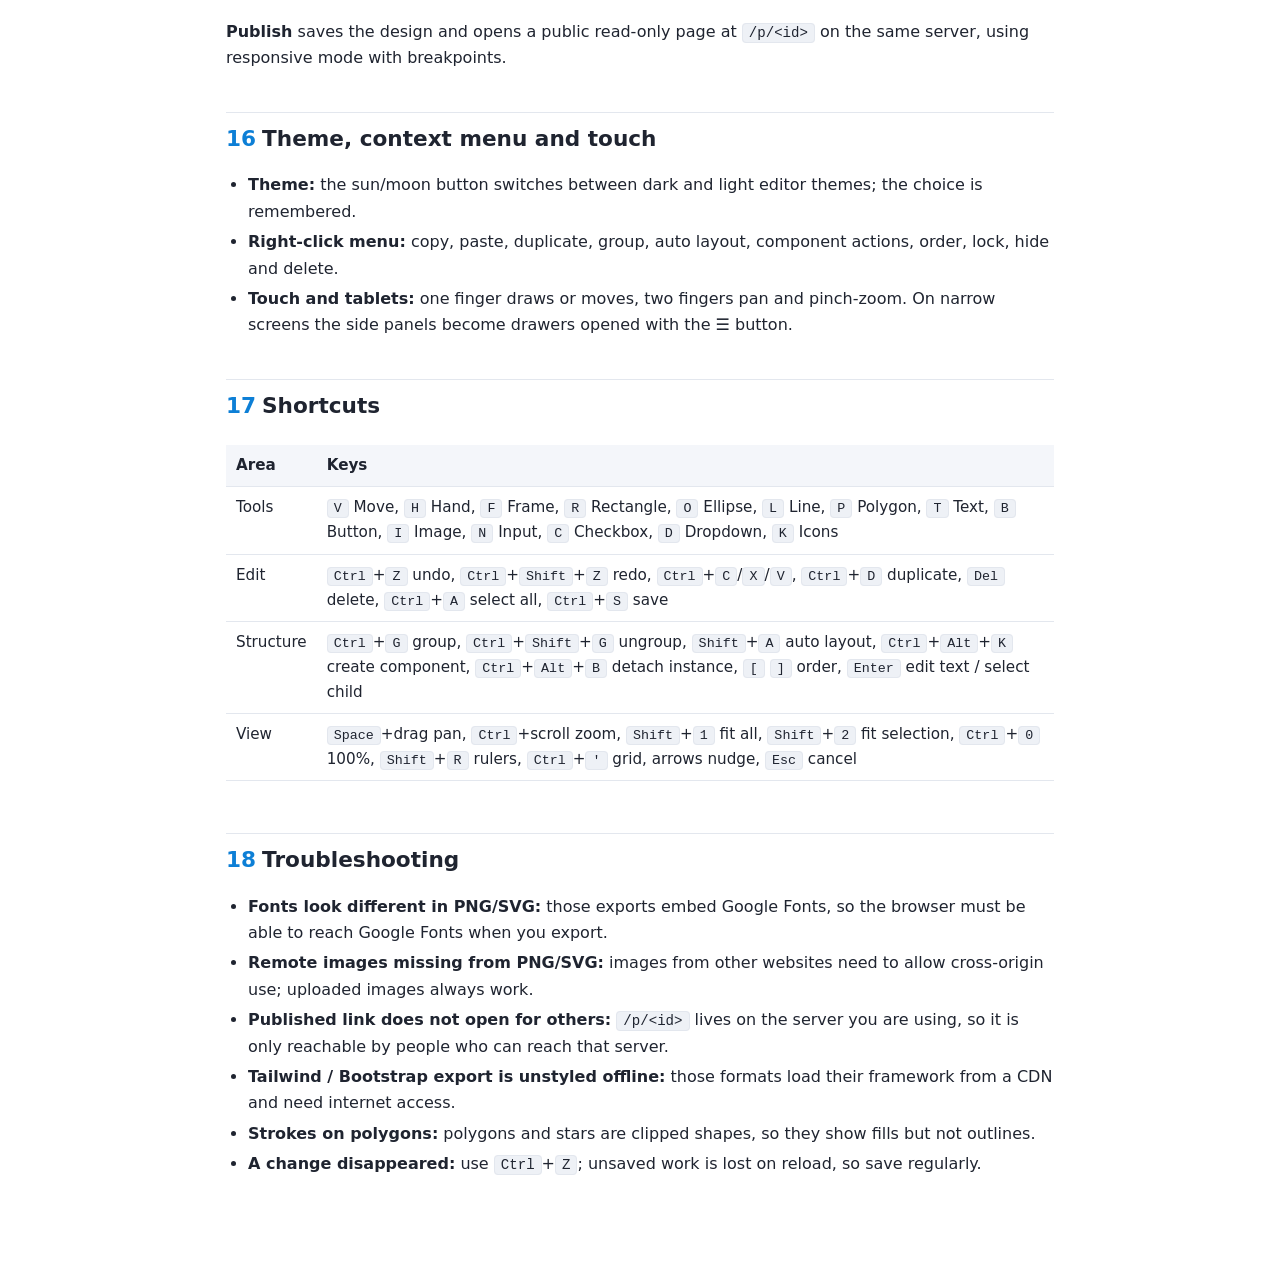
==== commit bfc2ad7e: "Refactor code structure for improved readability and maintainability" ====
--- a/static/user_guide.html
+++ b/static/user_guide.html
@@ -185,7 +185,7 @@
 <h2 id="save"><span class="n">14</span>Saving and loading</h2>
 <ul>
   <li><strong>Save</strong> stores the design in the server database; <strong>Open</strong> lists saved designs to load or delete. The last design you worked on reopens automatically.</li>
-  <li><strong>HTML | Flet</strong> (top bar) chooses what Export produces: web code, or a Python <a href="https://flet.dev">Flet</a> app (one screen per frame, handlers for your buttons and fields). The choice is saved with the project.</li>
+  <li><strong>HTML | Kivy</strong> (top bar) chooses what Export produces: web code, or a Python <a href="https://kivy.org">Kivy</a> app (one screen per frame, handlers for your buttons and fields). The choice is saved with the project.</li>
   <li><strong>New</strong> starts a blank document. <strong>Import</strong> reopens anything you can export: <code>.json</code>, <code>.html</code> (single file, Tailwind, Bootstrap), <code>.zip</code> (HTML+CSS, React, Bootstrap, Flask), <code>.svg</code> and <code>.png</code> frames, plus <code>.pdf</code> (pages become images) and plain images. Exports embed the editable project so they come back exactly; untick <em>Include editable project</em> in the Export menu to leave it out. HTML or ZIP files from elsewhere are rebuilt as layers.</li>
   <li>Pages, colour styles, text styles and components are all saved with the design.</li>
 </ul>
